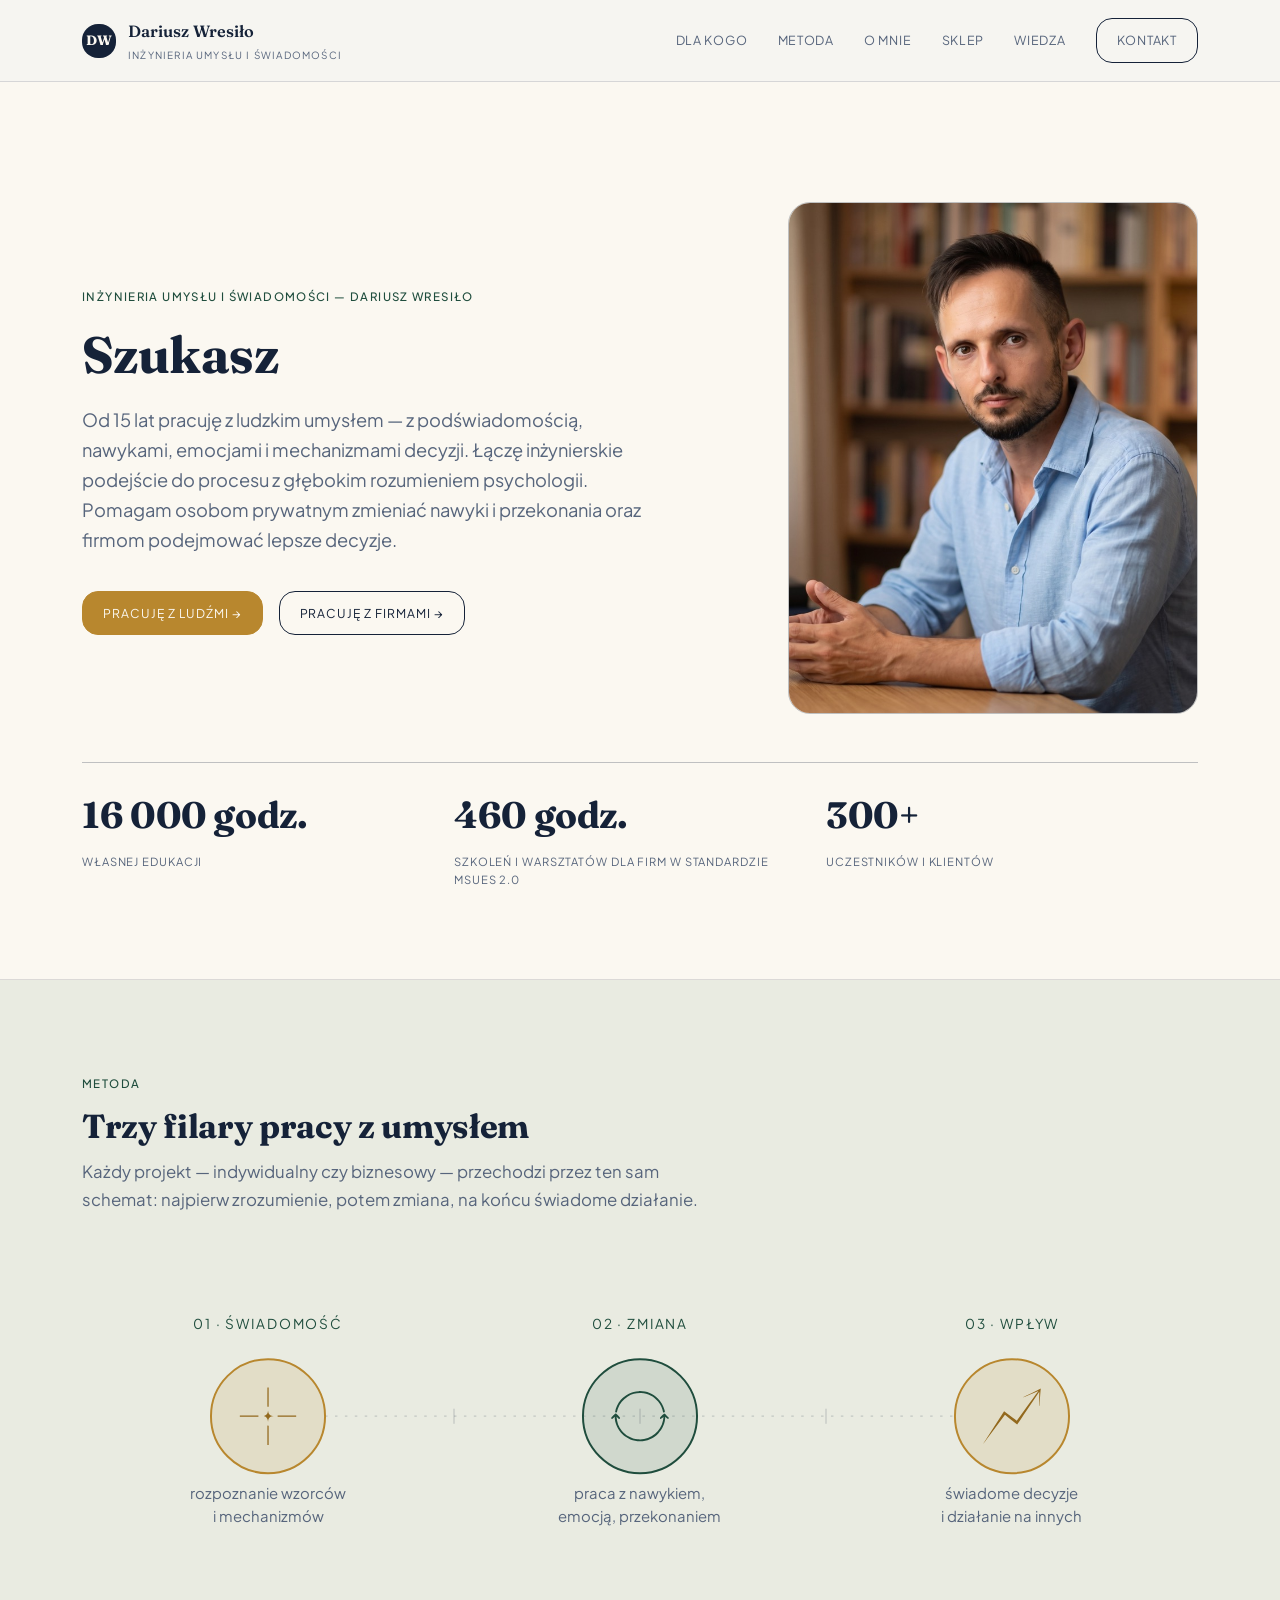
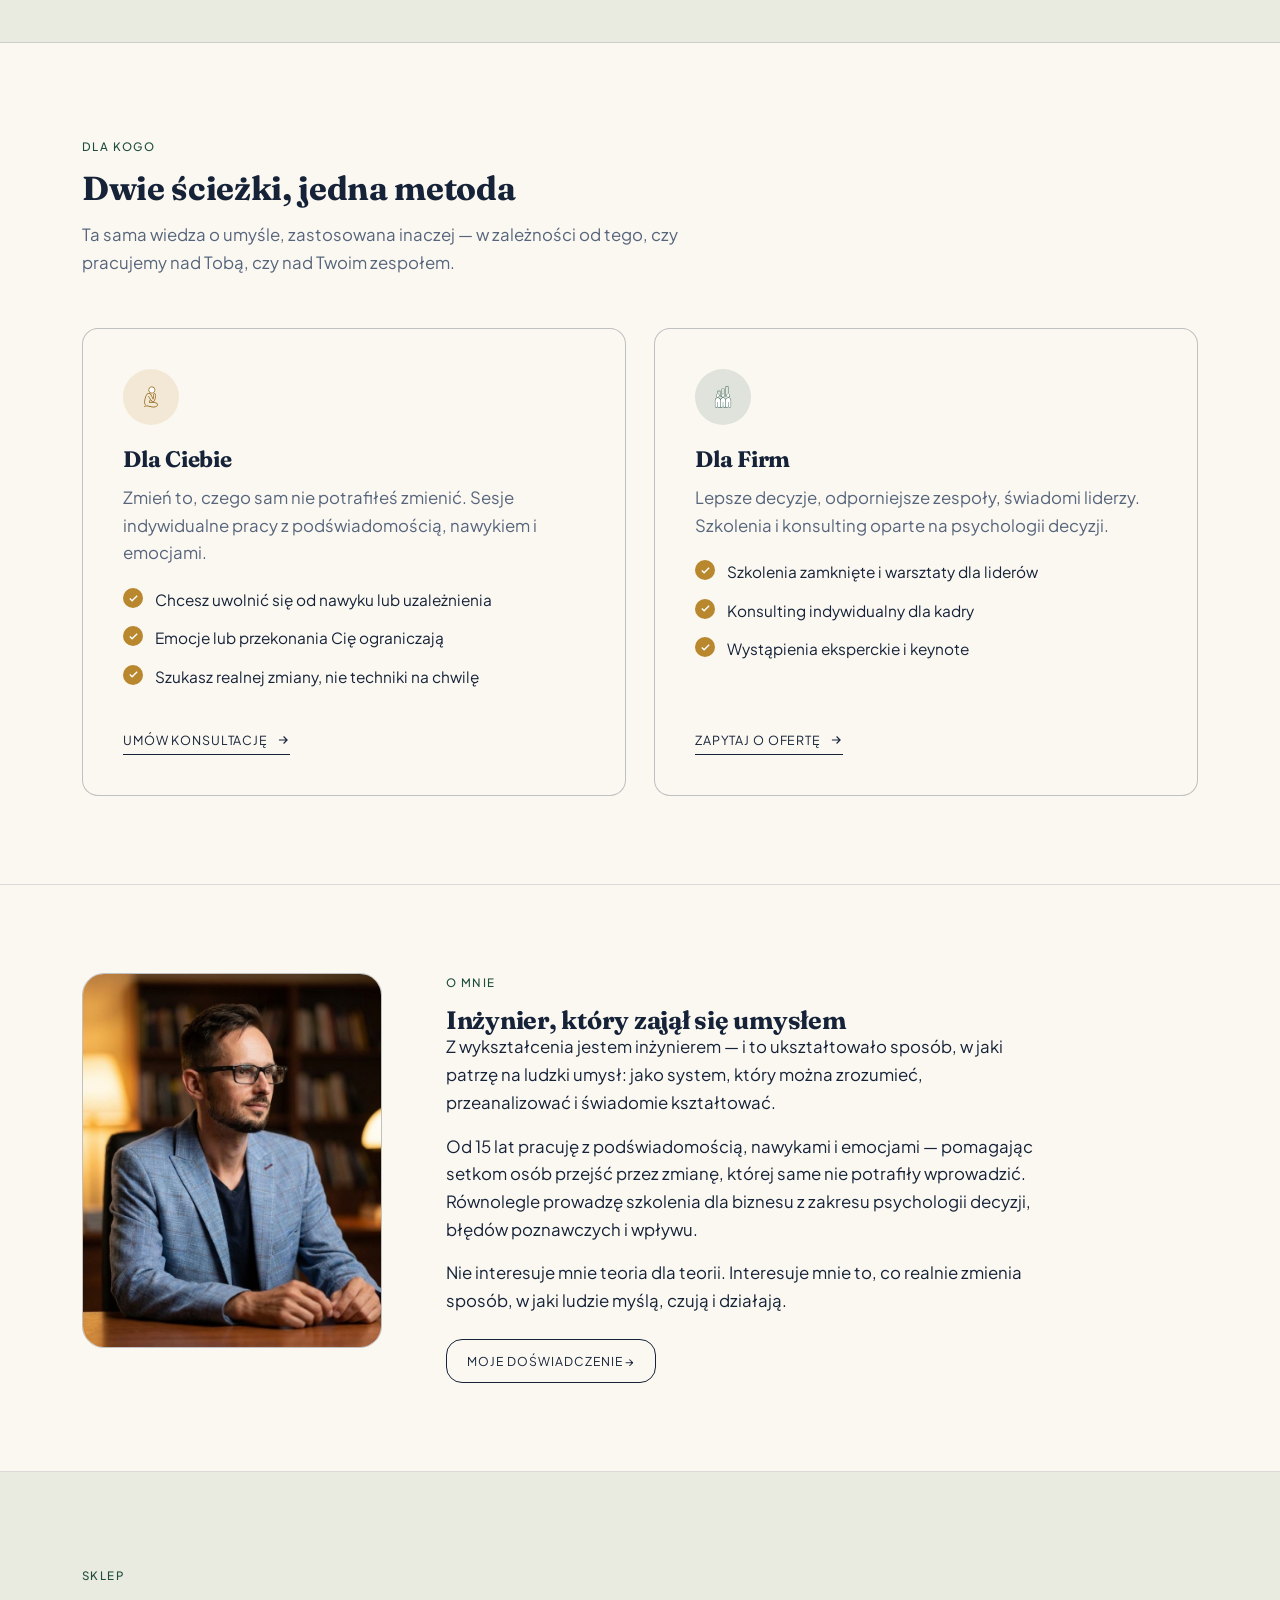
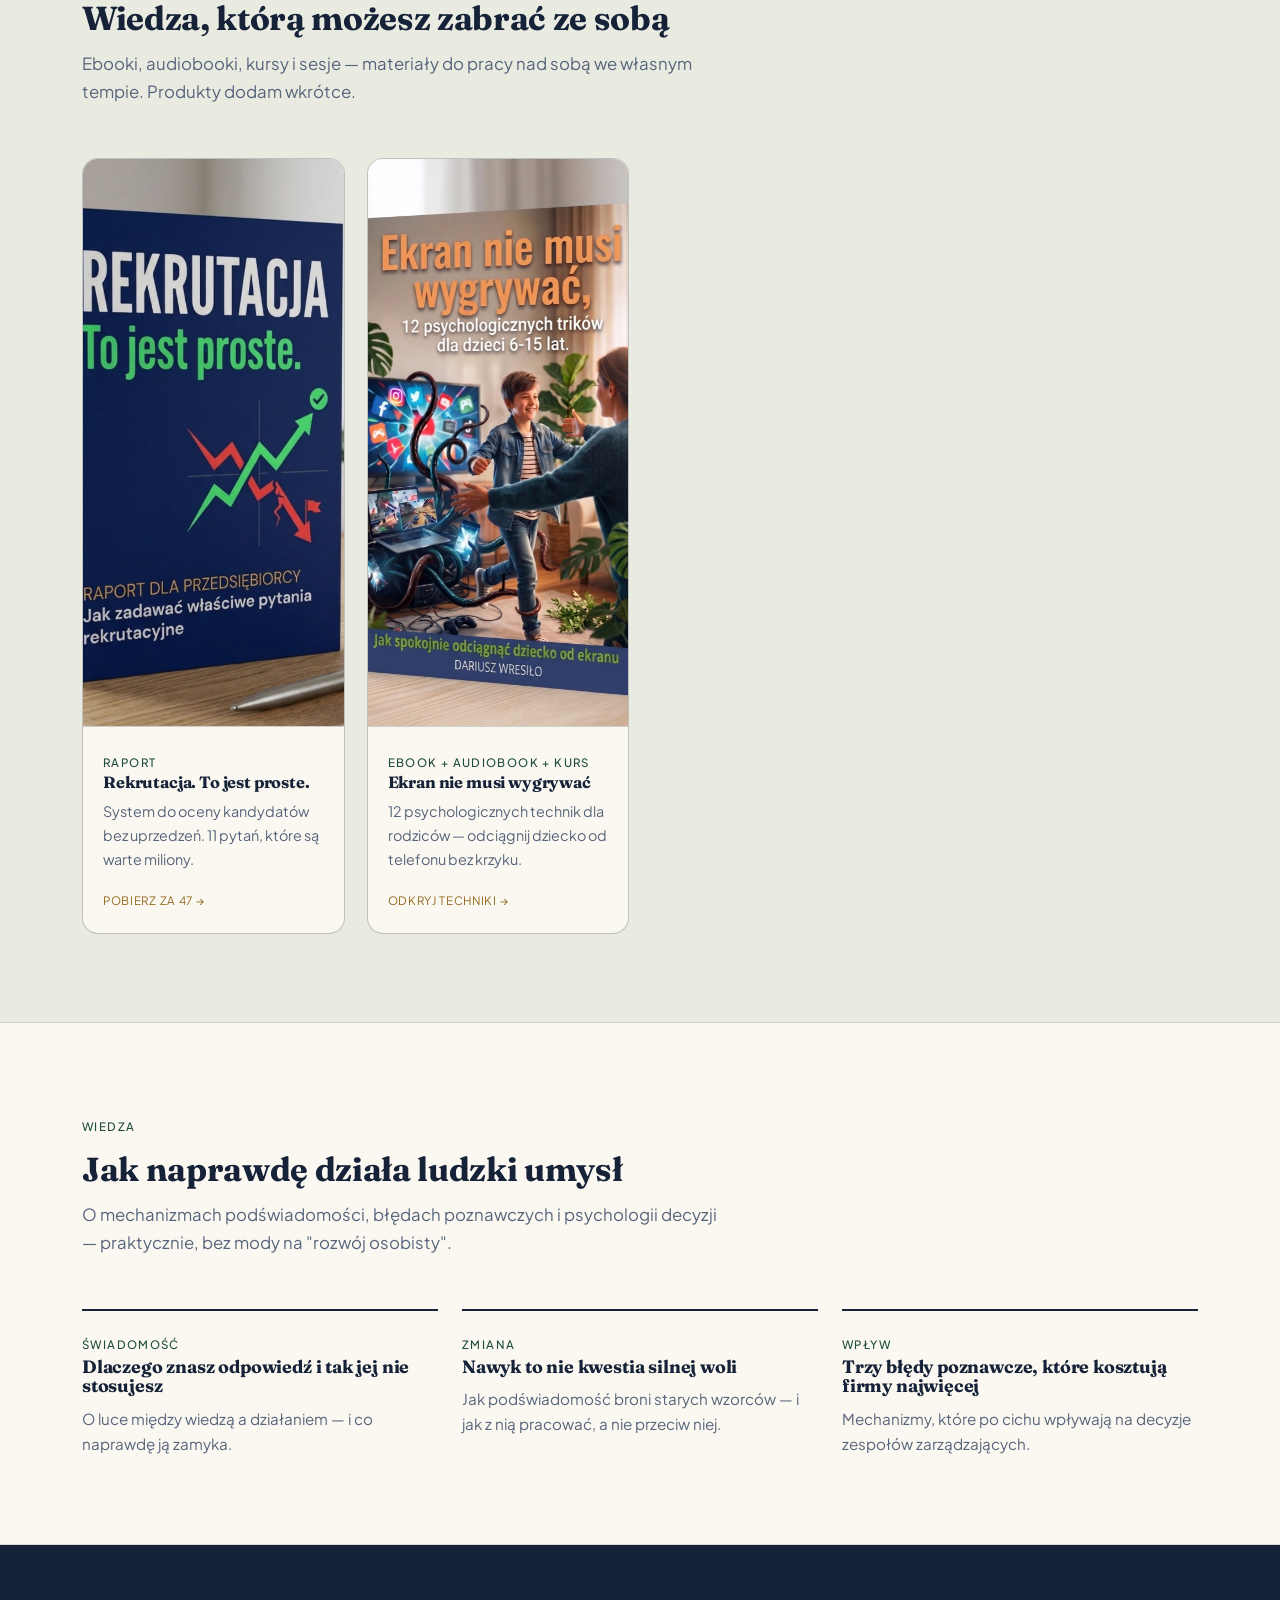
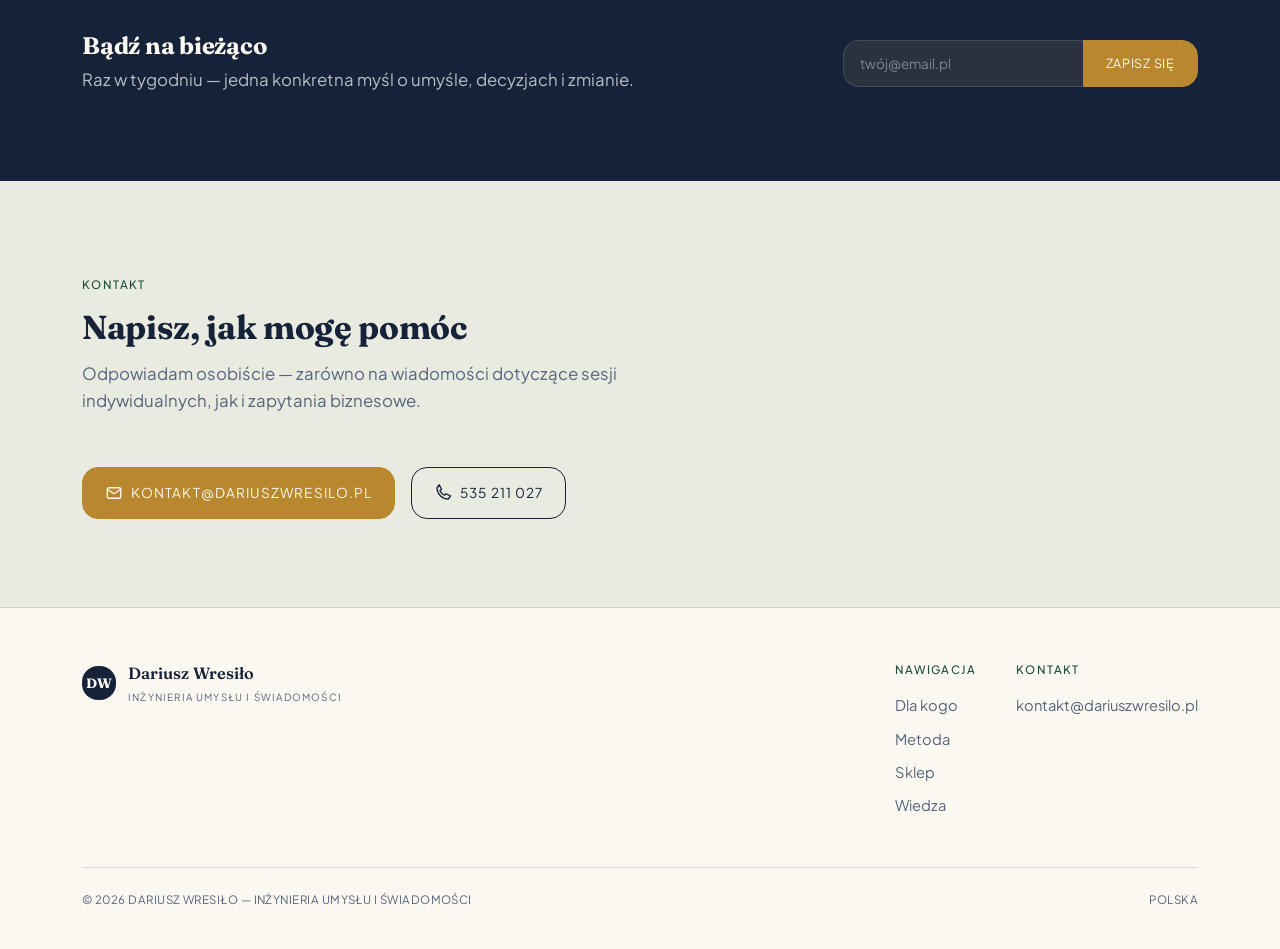
==== index.html @ 4f67a65a "Add ekran-cover.jpg image to shop section" ====
<!DOCTYPE html>
<html lang="pl">
<head>
<meta charset="UTF-8">
<meta name="viewport" content="width=device-width, initial-scale=1.0">
<title>Dariusz Wresiło — Inżynieria Umysłu i Świadomości | Szkolenia, konsultacje, sesje</title>
<meta name="description" content="Dariusz Wresiło — inżynieria umysłu i świadomości. Sesje indywidualne, szkolenia dla firm i konsulting oparte na psychologii decyzji, pracy z podświadomością i zmianą nawyków.">
<meta name="robots" content="index, follow">
<link rel="canonical" href="https://dariuszwresilo.pl/">
<meta property="og:type" content="website">
<meta property="og:title" content="Dariusz Wresiło — Inżynieria Umysłu i Świadomości">
<meta property="og:description" content="Sesje indywidualne, szkolenia dla firm i konsulting oparte na psychologii decyzji, pracy z podświadomością i zmianą nawyków.">
<meta property="og:image" content="https://dariuszwresilo.pl/images/about.jpg">
<meta property="og:locale" content="pl_PL">
<meta property="og:url" content="https://dariuszwresilo.pl/">
<meta name="twitter:card" content="summary_large_image">
<script type="application/ld+json">
{
  "@context": "https://schema.org",
  "@type": "ProfessionalService",
  "name": "Dariusz Wresiło — Inżynieria Umysłu i Świadomości",
  "url": "https://dariuszwresilo.pl/",
  "email": "kontakt@dariuszwresilo.pl",
  "areaServed": "PL",
  "description": "Sesje indywidualne, szkolenia dla firm i konsulting oparte na psychologii decyzji, pracy z podświadomością i zmianą nawyków."
}
</script>
<style>
@import url('https://fonts.googleapis.com/css2?family=Fraunces:opsz,wght@9..144,500;9..144,600;9..144,700&family=Plus+Jakarta+Sans:wght@400;500;600;700&display=swap');

:root{
  --paper:#FBF8F1;
  --paper-alt:#E9EBE1;
  --graphite:#152238;
  --graphite-soft:#57657C;
  --steel:#1F4D3D;
  --steel-soft:#5C8677;
  --brass:#B8872E;
  --brass-deep:#93691E;
  --line: rgba(21,34,56,0.14);
  --line-strong: rgba(21,34,56,0.26);
  --radius: 16px;
}

*{ box-sizing:border-box; margin:0; padding:0; }

html{ scroll-behavior:smooth; }

body{
  background:var(--paper);
  color:var(--graphite);
  font-family:'Plus Jakarta Sans', -apple-system, Segoe UI, sans-serif;
  font-size:1.05rem;
  line-height:1.65;
  -webkit-font-smoothing:antialiased;
}

h1,h2,h3, .display{
  font-family:'Fraunces', Georgia, serif;
  color:var(--graphite);
  letter-spacing:-0.01em;
  line-height:1.1;
}

.eyebrow{
  font-family:'Plus Jakarta Sans', sans-serif;
  font-weight:600;
  text-transform:uppercase;
  letter-spacing:0.12em;
  font-size:0.72rem;
  color:var(--steel);
  font-weight:500;
}

a{ color:inherit; text-decoration:none; }
:focus-visible{ outline:2px solid var(--brass); outline-offset:3px; }

.wrap{ max-width:1180px; margin:0 auto; padding:0 32px; }

/* ---------- NAV ---------- */
header.nav{
  position:sticky; top:0; z-index:50;
  background:rgba(246,245,241,0.92);
  backdrop-filter:blur(6px);
  border-bottom:1px solid var(--line);
}
.nav-inner{
  display:flex; align-items:center; justify-content:space-between;
  padding:18px 32px;
  max-width:1180px; margin:0 auto;
}
.brandmark{ display:flex; align-items:center; gap:12px; }
.mark{
  width:34px; height:34px; background:var(--graphite); color:var(--paper);
  display:flex; align-items:center; justify-content:center;
  font-family:'Fraunces'; font-weight:700; font-size:0.85rem;
  border-radius:var(--radius);
}
.brand-name{ font-family:'Fraunces'; font-weight:600; font-size:1.02rem; }
.brand-name span{ display:block; font-family:'Plus Jakarta Sans'; font-size:0.62rem; letter-spacing:0.12em; color:var(--graphite-soft); font-weight:400; text-transform:uppercase; margin-top:2px;}

nav.links{ display:flex; align-items:center; gap:30px; }
nav.links a{ font-family:'Plus Jakarta Sans'; font-size:0.78rem; text-transform:uppercase; letter-spacing:0.06em; color:var(--graphite-soft); transition:color .15s; }
nav.links a:hover{ color:var(--graphite); }
.btn{
  display:inline-flex; align-items:center; gap:8px;
  font-family:'Plus Jakarta Sans'; font-size:0.76rem; text-transform:uppercase; letter-spacing:0.08em;
  padding:11px 20px; border-radius:var(--radius); border:1px solid var(--graphite);
  transition:all .15s;
}
.btn-brass{ background:var(--brass); color:var(--paper); border-color:var(--brass); }
.btn-brass:hover{ background:var(--brass-deep); border-color:var(--brass-deep); }
.btn-outline{ background:transparent; color:var(--graphite); }
.btn-outline:hover{ background:var(--graphite); color:var(--paper); }

@media(max-width:860px){ nav.links{ display:none; } }

/* ---------- HERO ---------- */
.hero{
  position:relative; overflow:hidden;
  padding:120px 0 90px;
}
.hero-inner{ position:relative; z-index:2; }
.hero-grid{ display:grid; grid-template-columns:1.35fr 0.85fr; gap:56px; align-items:center; margin-bottom:48px; }
@media(max-width:860px){ .hero-grid{ grid-template-columns:1fr; gap:32px; } .hero-photo{ max-width:220px; } }
.hero h1{ font-size:clamp(2.1rem, 4vw, 3.5rem); margin:18px 0 22px; }
.rotator{ position:relative; display:inline-block; min-width:9ch; height:1.1em; vertical-align:top; overflow:hidden; }
.rotator span{ position:absolute; left:0; top:0; opacity:0; white-space:nowrap; animation:rotateWord 6s ease infinite; }
.rotator span:nth-child(1){ animation-delay:0s; }
.rotator span:nth-child(2){ animation-delay:2s; }
.rotator span:nth-child(3){ animation-delay:4s; }
@keyframes rotateWord{
  0%{ opacity:0; transform:translateY(10px); }
  6%{ opacity:1; transform:translateY(0); }
  28%{ opacity:1; transform:translateY(0); }
  34%{ opacity:0; transform:translateY(-10px); }
  100%{ opacity:0; }
}
@media (prefers-reduced-motion: reduce){
  .rotator span{ animation:none; opacity:0; position:static; }
  .rotator span:first-child{ opacity:1; }
}
.hero .lead{ font-size:1.14rem; color:var(--graphite-soft); max-width:560px; margin-bottom:36px; }
.hero-ctas{ display:flex; gap:16px; flex-wrap:wrap; }
.hero-img{ width:100%; height:auto; aspect-ratio:4/5; object-fit:cover; border-radius:calc(var(--radius) + 6px); border:1px solid var(--line-strong); display:block; }

.stat-bar{
  display:flex; gap:0; border-top:1px solid var(--line-strong); padding-top:22px; flex-wrap:wrap;
}
.stat{ flex:1; min-width:150px; padding-right:24px; }
.stat .num{ font-family:'Fraunces'; font-weight:700; font-size:2.3rem; color:var(--graphite); letter-spacing:-0.01em; }
.stat .lbl{ font-family:'Plus Jakarta Sans'; font-size:0.7rem; text-transform:uppercase; letter-spacing:0.08em; color:var(--graphite-soft); margin-top:6px; }
@media(max-width:600px){
  .stat-bar{ flex-direction:column; gap:18px; }
  .stat{ min-width:0; padding-right:0; padding-bottom:18px; border-bottom:1px solid var(--line); }
  .stat:last-child{ border-bottom:none; padding-bottom:0; }
}

/* ---------- SECTION SHELL ---------- */
section{ padding:88px 0; border-bottom:1px solid var(--line); }
section.alt{ background:var(--paper-alt); }
.section-head{ max-width:640px; margin-bottom:52px; }
.section-head h2{ font-size:clamp(1.6rem,2.6vw,2.2rem); margin-top:12px; }
.section-head p{ color:var(--graphite-soft); margin-top:14px; }

/* ---------- O MNIE ---------- */
.about-grid{ display:grid; grid-template-columns:300px 1fr; gap:64px; align-items:start; }
@media(max-width:780px){ .about-grid{ grid-template-columns:1fr; } }

.about-text p{ margin-bottom:16px; max-width:600px; }
.about-text .eyebrow{ margin-bottom:14px; display:block; }

/* ---------- MODEL (signature diagram) ---------- */
.model-diagram{ width:100%; height:auto; margin-top:20px; }
.node-label{ font-family:'Plus Jakarta Sans', sans-serif; }
.pillars-cap{ display:grid; grid-template-columns:repeat(3,1fr); gap:24px; margin-top:36px; }
.pillars-cap div p{ color:var(--graphite-soft); font-size:0.96rem; }
.pillars-cap h3{ font-size:1rem; margin-bottom:8px; font-family:'Fraunces'; }
@media(max-width:780px){ .pillars-cap{ grid-template-columns:1fr; gap:32px; } }

/* ---------- PATHS ---------- */
.paths-grid{ display:grid; grid-template-columns:1fr 1fr; gap:28px; }
@media(max-width:780px){ .paths-grid{ grid-template-columns:1fr; } }
.path-card{
  background:var(--paper); border:1px solid var(--line-strong); border-radius:var(--radius);
  padding:40px; display:flex; flex-direction:column; height:100%;
}
.icon-badge{ width:56px; height:56px; border-radius:50%; display:flex; align-items:center; justify-content:center; margin-bottom:22px; flex-shrink:0; }
.icon-badge svg, .icon-badge img{ width:26px; height:26px; }
.icon-badge.gold{ background:rgba(184,135,46,0.14); color:var(--brass-deep); }
.icon-badge.green{ background:rgba(31,77,61,0.12); color:var(--steel); }
.path-card h3{ font-size:1.4rem; margin-bottom:12px; }
.path-card p.desc{ color:var(--graphite-soft); margin-bottom:20px; }
.path-card ul{ list-style:none; margin-bottom:28px; flex-grow:1; }
.path-card li{ display:flex; gap:12px; align-items:flex-start; margin-bottom:13px; font-size:0.96rem; color:var(--graphite); }
.check-badge{ width:20px; height:20px; border-radius:50%; background:var(--brass); display:flex; align-items:center; justify-content:center; flex-shrink:0; margin-top:1px; }
.check-badge svg{ width:11px; height:11px; }
.path-cta{ display:inline-flex; align-items:center; gap:8px; font-family:'Plus Jakarta Sans'; font-size:0.78rem; text-transform:uppercase; letter-spacing:0.07em; color:var(--graphite); border-bottom:1px solid var(--graphite); width:fit-content; padding-bottom:3px; }
.path-cta svg{ width:14px; height:14px; transition:transform .15s; }
.path-card:hover .path-cta svg{ transform:translateX(3px); }

/* ---------- SHOP ---------- */
.shop-grid{ display:grid; grid-template-columns:repeat(4,1fr); gap:22px; }
@media(max-width:980px){ .shop-grid{ grid-template-columns:repeat(2,1fr); } }
@media(max-width:520px){ .shop-grid{ grid-template-columns:1fr; } }
.shop-grid-3{ grid-template-columns:repeat(3,1fr); }
@media(max-width:780px){ .shop-grid-3{ grid-template-columns:1fr; } }
.product-card{ border:1px solid var(--line-strong); border-radius:var(--radius); overflow:hidden; background:var(--paper); }
.product-cover{
  aspect-ratio:3/4; background:var(--paper-alt);
  display:flex; align-items:center; justify-content:center;
  border-bottom:1px solid var(--line);
}
.product-cover .icon-badge{ width:72px; height:72px; margin-bottom:0; }
.product-cover .icon-badge svg, .product-cover .icon-badge img{ width:32px; height:32px; }
.product-body{ padding:20px; }
.product-body .eyebrow{ margin-bottom:8px; }
.product-body h3{ font-size:1.02rem; margin-bottom:8px; }
.product-body p{ font-size:0.9rem; color:var(--graphite-soft); margin-bottom:14px; }
.product-link{ font-family:'Plus Jakarta Sans'; font-size:0.72rem; text-transform:uppercase; letter-spacing:0.06em; color:var(--brass-deep); }

/* ---------- BLOG ---------- */
.blog-grid{ display:grid; grid-template-columns:repeat(3,1fr); gap:24px; }
@media(max-width:860px){ .blog-grid{ grid-template-columns:1fr; } }
.article-card{ border-top:2px solid var(--graphite); padding-top:18px; }
.article-card .eyebrow{ margin-bottom:10px; }
.article-card h3{ font-size:1.12rem; margin-bottom:10px; }
.article-card p{ color:var(--graphite-soft); font-size:0.95rem; }

/* ---------- NEWSLETTER ---------- */
.newsletter{ background:var(--graphite); color:var(--paper); }
.newsletter .wrap{ display:flex; align-items:center; justify-content:space-between; gap:40px; flex-wrap:wrap; }
.newsletter h2{ color:var(--paper); font-size:1.5rem; margin-bottom:6px; }
.newsletter p{ color:#B7BEC7; }
.newsletter form{ display:flex; gap:0; flex-shrink:0; }
.newsletter input{
  font-family:'Plus Jakarta Sans'; font-size:0.85rem; padding:14px 16px; width:240px;
  background:#2A323F; border:1px solid #414B59; border-right:none; color:var(--paper); border-radius:var(--radius) 0 0 var(--radius);
}
.newsletter input::placeholder{ color:#7C8794; }
.newsletter button{
  font-family:'Plus Jakarta Sans'; font-size:0.78rem; text-transform:uppercase; letter-spacing:0.06em;
  background:var(--brass); color:var(--paper); border:1px solid var(--brass); padding:0 22px;
  border-radius:0 var(--radius) var(--radius) 0; cursor:pointer;
}
@media(max-width:600px){
  .newsletter form{ flex-shrink:1; width:100%; }
  .newsletter input{ width:auto; flex:1; min-width:0; }
  .newsletter button{ flex-shrink:0; padding:0 14px; }
}

/* ---------- CONTACT DIRECT ---------- */
.contact-direct{ display:flex; gap:16px; flex-wrap:wrap; }
.contact-direct .btn{ font-size:0.85rem; padding:14px 22px; }

/* ---------- FOOTER ---------- */
footer{ padding:52px 0 40px; }
.footer-top{ display:flex; justify-content:space-between; align-items:flex-start; flex-wrap:wrap; gap:32px; margin-bottom:40px; }
.footer-links{ display:flex; gap:40px; flex-wrap:wrap; }
.footer-col .eyebrow{ margin-bottom:14px; display:block; }
.footer-col a{ display:block; font-size:0.92rem; color:var(--graphite-soft); margin-bottom:9px; }
.footer-col a:hover{ color:var(--graphite); }
.footer-bottom{ border-top:1px solid var(--line); padding-top:22px; display:flex; justify-content:space-between; flex-wrap:wrap; gap:10px; font-family:'Plus Jakarta Sans'; font-size:0.72rem; color:var(--graphite-soft); text-transform:uppercase; letter-spacing:0.04em; }

.reveal{ opacity:0; transform:translateY(16px); transition:opacity .6s ease, transform .6s ease; }
.reveal.in{ opacity:1; transform:translateY(0); }

@keyframes fadeUp{ from{ opacity:0; transform:translateY(14px); } to{ opacity:1; transform:translateY(0); } }
.hero-text .eyebrow{ animation:fadeUp .7s ease both; }
.hero-text h1{ animation:fadeUp .7s ease .1s both; }
.hero-text .lead{ animation:fadeUp .7s ease .2s both; }
.hero-ctas{ animation:fadeUp .7s ease .3s both; }
.hero-photo{ animation:fadeUp .9s ease .15s both; }

@media (prefers-reduced-motion: reduce){
  .reveal{ opacity:1; transform:none; transition:none; }
  .hero-text .eyebrow, .hero-text h1, .hero-text .lead, .hero-ctas, .hero-photo{ animation:none; }
}
</style>
</head>
<body>

<header class="nav">
  <div class="nav-inner">
    <div class="brandmark">
      <div class="mark">DW</div>
      <div class="brand-name">Dariusz Wresiło<span>Inżynieria Umysłu i Świadomości</span></div>
    </div>
    <nav class="links">
      <a href="#sciezki">Dla kogo</a>
      <a href="#model">Metoda</a>
      <a href="#o-mnie">O mnie</a>
      <a href="#sklep">Sklep</a>
      <a href="#wiedza">Wiedza</a>
      <a href="#kontakt" class="btn btn-outline">Kontakt</a>
    </nav>
  </div>
</header>

<section class="hero">
  <div class="wrap hero-inner">
    <div class="hero-grid">
      <div class="hero-text">
        <span class="eyebrow">Inżynieria Umysłu i Świadomości — Dariusz Wresiło</span>
        <h1>Szukasz <span class="rotator"><span>ulgi?</span><span>sprawczości?</span><span>efektu?</span></span></h1>
        <p class="lead">Od 15 lat pracuję z ludzkim umysłem — z podświadomością, nawykami, emocjami i mechanizmami decyzji. Łączę inżynierskie podejście do procesu z głębokim rozumieniem psychologii. Pomagam osobom prywatnym zmieniać nawyki i przekonania oraz firmom podejmować lepsze decyzje.</p>
        <div class="hero-ctas">
          <a href="#sciezki" class="btn btn-brass">Pracuję z ludźmi →</a>
          <a href="#sciezki" class="btn btn-outline">Pracuję z firmami →</a>
        </div>
      </div>
      <div class="hero-photo">
        <img src="images/hero.jpg" alt="Dariusz Wresiło — inżynieria umysłu i świadomości" class="hero-img" width="900" height="900" loading="eager" fetchpriority="high">
      </div>
    </div>
    <div class="stat-bar">
      <div class="stat"><div class="num"><span class="counter" data-target="16000">0</span> godz.</div><div class="lbl">własnej edukacji</div></div>
      <div class="stat"><div class="num"><span class="counter" data-target="460">0</span> godz.</div><div class="lbl">szkoleń i warsztatów dla firm w standardzie MSUES 2.0</div></div>
      <div class="stat"><div class="num"><span class="counter" data-target="300">0</span>+</div><div class="lbl">uczestników i klientów</div></div>
    </div>
  </div>
</section>

<section id="model" class="alt">
  <div class="wrap reveal">
    <div class="section-head">
      <span class="eyebrow">Metoda</span>
      <h2>Trzy filary pracy z umysłem</h2>
      <p>Każdy projekt — indywidualny czy biznesowy — przechodzi przez ten sam schemat: najpierw zrozumienie, potem zmiana, na końcu świadome działanie.</p>
    </div>

    <svg class="model-diagram" viewBox="0 0 900 210" xmlns="http://www.w3.org/2000/svg">
      <line x1="196" y1="105" x2="704" y2="105" stroke="#152238" stroke-width="1" stroke-opacity="0.18" stroke-dasharray="2 6"/>
      <g stroke="#152238" stroke-opacity="0.18">
        <line x1="300" y1="99" x2="300" y2="111"/>
        <line x1="450" y1="99" x2="450" y2="111"/>
        <line x1="600" y1="99" x2="600" y2="111"/>
      </g>
      <!-- node 1 : świadomość (gold) -->
      <g>
        <circle cx="150" cy="105" r="46" fill="rgba(184,135,46,0.14)" stroke="#B8872E" stroke-width="1.6"/>
        <image href="images/icons/awareness.svg" x="121" y="76" width="58" height="58"/>
        <text x="150" y="35" text-anchor="middle" class="node-label" font-size="11" letter-spacing="1.5" fill="#1F4D3D">01 · ŚWIADOMOŚĆ</text>
        <text x="150" y="172" text-anchor="middle" class="node-label" font-size="12" fill="#57657C">rozpoznanie wzorców</text>
        <text x="150" y="190" text-anchor="middle" class="node-label" font-size="12" fill="#57657C">i mechanizmów</text>
      </g>
      <!-- node 2 : zmiana (zieleń) -->
      <g>
        <circle cx="450" cy="105" r="46" fill="rgba(31,77,61,0.12)" stroke="#1F4D3D" stroke-width="1.6"/>
        <image href="images/icons/change.svg" x="421" y="76" width="58" height="58"/>
        <text x="450" y="35" text-anchor="middle" class="node-label" font-size="11" letter-spacing="1.5" fill="#1F4D3D">02 · ZMIANA</text>
        <text x="450" y="172" text-anchor="middle" class="node-label" font-size="12" fill="#57657C">praca z nawykiem,</text>
        <text x="450" y="190" text-anchor="middle" class="node-label" font-size="12" fill="#57657C">emocją, przekonaniem</text>
      </g>
      <!-- node 3 : wpływ (gold) -->
      <g>
        <circle cx="750" cy="105" r="46" fill="rgba(184,135,46,0.14)" stroke="#B8872E" stroke-width="1.6"/>
        <image href="images/icons/impact.svg" x="721" y="76" width="58" height="58"/>
        <text x="750" y="35" text-anchor="middle" class="node-label" font-size="11" letter-spacing="1.5" fill="#1F4D3D">03 · WPŁYW</text>
        <text x="750" y="172" text-anchor="middle" class="node-label" font-size="12" fill="#57657C">świadome decyzje</text>
        <text x="750" y="190" text-anchor="middle" class="node-label" font-size="12" fill="#57657C">i działanie na innych</text>
      </g>
    </svg>
  </div>
</section>

<section id="sciezki">
  <div class="wrap reveal">
    <div class="section-head">
      <span class="eyebrow">Dla kogo</span>
      <h2>Dwie ścieżki, jedna metoda</h2>
      <p>Ta sama wiedza o umyśle, zastosowana inaczej — w zależności od tego, czy pracujemy nad Tobą, czy nad Twoim zespołem.</p>
    </div>
    <div class="paths-grid">

      <div class="path-card">
        <div class="icon-badge gold"><img src="images/icons/individual.svg" alt="" width="26" height="26"></div>
        <h3>Dla Ciebie</h3>
        <p class="desc">Zmień to, czego sam nie potrafiłeś zmienić. Sesje indywidualne pracy z podświadomością, nawykiem i emocjami.</p>
        <ul>
          <li><span class="check-badge"><svg viewBox="0 0 24 24" fill="none" stroke="white" stroke-width="3"><path d="M4 12l5 5L20 6"/></svg></span>Chcesz uwolnić się od nawyku lub uzależnienia</li>
          <li><span class="check-badge"><svg viewBox="0 0 24 24" fill="none" stroke="white" stroke-width="3"><path d="M4 12l5 5L20 6"/></svg></span>Emocje lub przekonania Cię ograniczają</li>
          <li><span class="check-badge"><svg viewBox="0 0 24 24" fill="none" stroke="white" stroke-width="3"><path d="M4 12l5 5L20 6"/></svg></span>Szukasz realnej zmiany, nie techniki na chwilę</li>
        </ul>
        <a href="#kontakt" class="path-cta">Umów konsultację <svg viewBox="0 0 24 24" fill="none" stroke="currentColor" stroke-width="2"><path d="M5 12h14M13 6l6 6-6 6"/></svg></a>
      </div>

      <div class="path-card">
        <div class="icon-badge green"><img src="images/icons/business.svg" alt="" width="26" height="26"></div>
        <h3>Dla Firm</h3>
        <p class="desc">Lepsze decyzje, odporniejsze zespoły, świadomi liderzy. Szkolenia i konsulting oparte na psychologii decyzji.</p>
        <ul>
          <li><span class="check-badge"><svg viewBox="0 0 24 24" fill="none" stroke="white" stroke-width="3"><path d="M4 12l5 5L20 6"/></svg></span>Szkolenia zamknięte i warsztaty dla liderów</li>
          <li><span class="check-badge"><svg viewBox="0 0 24 24" fill="none" stroke="white" stroke-width="3"><path d="M4 12l5 5L20 6"/></svg></span>Konsulting indywidualny dla kadry</li>
          <li><span class="check-badge"><svg viewBox="0 0 24 24" fill="none" stroke="white" stroke-width="3"><path d="M4 12l5 5L20 6"/></svg></span>Wystąpienia eksperckie i keynote</li>
        </ul>
        <a href="#kontakt" class="path-cta">Zapytaj o ofertę <svg viewBox="0 0 24 24" fill="none" stroke="currentColor" stroke-width="2"><path d="M5 12h14M13 6l6 6-6 6"/></svg></a>
      </div>

    </div>
  </div>
</section>

<section id="o-mnie">
  <div class="wrap about-grid reveal">
    <img src="images/about.jpg" alt="Dariusz Wresiło przy biurku" class="hero-img" width="900" height="900" loading="lazy">

    <div class="about-text">
      <span class="eyebrow">O mnie</span>
      <h2>Inżynier, który zajął się umysłem</h2>
      <p>Z wykształcenia jestem inżynierem — i to ukształtowało sposób, w jaki patrzę na ludzki umysł: jako system, który można zrozumieć, przeanalizować i świadomie kształtować.</p>
      <p>Od 15 lat pracuję z podświadomością, nawykami i emocjami — pomagając setkom osób przejść przez zmianę, której same nie potrafiły wprowadzić. Równolegle prowadzę szkolenia dla biznesu z zakresu psychologii decyzji, błędów poznawczych i wpływu.</p>
      <p>Nie interesuje mnie teoria dla teorii. Interesuje mnie to, co realnie zmienia sposób, w jaki ludzie myślą, czują i działają.</p>
      <a href="#doswiadczenie" class="btn btn-outline" style="margin-top:8px;">Moje doświadczenie →</a>
    </div>
  </div>
</section>

<section id="sklep" class="alt">
  <div class="wrap reveal">
    <div class="section-head">
      <span class="eyebrow">Sklep</span>
      <h2>Wiedza, którą możesz zabrać ze sobą</h2>
      <p>Ebooki, audiobooki, kursy i sesje — materiały do pracy nad sobą we własnym tempie. Produkty dodam wkrótce.</p>
    </div>
    <div class="shop-grid shop-grid-2">

      <div class="product-card">
        <div class="product-cover"><img src="rekrutacja/assets/img/raport-cover.jpg" alt="Okładka Raportu Rekrutacja. To jest proste." width="400" height="567"></div>
        <div class="product-body">
          <span class="eyebrow">Raport</span>
          <h3>Rekrutacja. To jest proste.</h3>
          <p>System do oceny kandydatów bez uprzedzeń. 11 pytań, które są warte miliony.</p>
          <a href="rekrutacja/" class="product-link">Pobierz za 47 →</a>
        </div>
      </div>

      <div class="product-card">
        <div class="product-cover"><img src="images/ekran-cover.jpg" alt="Okładka Ebook Ekran nie musi wygrywać" width="400" height="567"></div>
        <div class="product-body">
          <span class="eyebrow">Ebook + Audiobook + Kurs</span>
          <h3>Ekran nie musi wygrywać</h3>
          <p>12 psychologicznych technik dla rodziców — odciągnij dziecko od telefonu bez krzyku.</p>
          <a href="ekrany/" class="product-link">Odkryj techniki →</a>
        </div>
      </div>

    </div>
  </div>
</section>

<section id="wiedza">
  <div class="wrap reveal">
    <div class="section-head">
      <span class="eyebrow">Wiedza</span>
      <h2>Jak naprawdę działa ludzki umysł</h2>
      <p>O mechanizmach podświadomości, błędach poznawczych i psychologii decyzji — praktycznie, bez mody na "rozwój osobisty".</p>
    </div>
    <div class="blog-grid">
      <div class="article-card">
        <span class="eyebrow">Świadomość</span>
        <h3>Dlaczego znasz odpowiedź i tak jej nie stosujesz</h3>
        <p>O luce między wiedzą a działaniem — i co naprawdę ją zamyka.</p>
      </div>
      <div class="article-card">
        <span class="eyebrow">Zmiana</span>
        <h3>Nawyk to nie kwestia silnej woli</h3>
        <p>Jak podświadomość broni starych wzorców — i jak z nią pracować, a nie przeciw niej.</p>
      </div>
      <div class="article-card">
        <span class="eyebrow">Wpływ</span>
        <h3>Trzy błędy poznawcze, które kosztują firmy najwięcej</h3>
        <p>Mechanizmy, które po cichu wpływają na decyzje zespołów zarządzających.</p>
      </div>
    </div>
  </div>
</section>

<section class="newsletter" style="border-bottom:none;">
  <div class="wrap">
    <div>
      <h2>Bądź na bieżąco</h2>
      <p>Raz w tygodniu — jedna konkretna myśl o umyśle, decyzjach i zmianie.</p>
    </div>
    <form onsubmit="return false;">
      <input type="email" placeholder="twój@email.pl" required>
      <button type="submit">Zapisz się</button>
    </form>
  </div>
</section>

<section id="kontakt" class="alt">
  <div class="wrap reveal">
    <div class="section-head">
      <span class="eyebrow">Kontakt</span>
      <h2>Napisz, jak mogę pomóc</h2>
      <p>Odpowiadam osobiście — zarówno na wiadomości dotyczące sesji indywidualnych, jak i zapytania biznesowe.</p>
    </div>
    <div class="contact-direct">
      <a href="mailto:kontakt@dariuszwresilo.pl" class="btn btn-brass">
        <svg viewBox="0 0 24 24" fill="none" stroke="currentColor" stroke-width="1.8" width="18" height="18"><rect x="3" y="5" width="18" height="14" rx="2"/><path d="M3 7l9 6 9-6"/></svg>
        kontakt@dariuszwresilo.pl
      </a>
      <a href="tel:+48535211027" class="btn btn-outline">
        <svg viewBox="0 0 24 24" fill="none" stroke="currentColor" stroke-width="1.8" width="18" height="18"><path d="M4 5c0 8.3 6.7 15 15 15l3-4-6-3-2 2c-2.5-1.2-4.8-3.5-6-6l2-2-3-6z"/></svg>
        535 211 027
      </a>
    </div>
  </div>
</section>

<footer>
  <div class="wrap">
    <div class="footer-top">
      <div class="brandmark">
        <div class="mark">DW</div>
        <div class="brand-name">Dariusz Wresiło<span>Inżynieria Umysłu i Świadomości</span></div>
      </div>
      <div class="footer-links">
        <div class="footer-col">
          <span class="eyebrow">Nawigacja</span>
          <a href="#sciezki">Dla kogo</a>
          <a href="#model">Metoda</a>
          <a href="#sklep">Sklep</a>
          <a href="#wiedza">Wiedza</a>
        </div>
        <div class="footer-col">
          <span class="eyebrow">Kontakt</span>
          <a href="mailto:kontakt@dariuszwresilo.pl">kontakt@dariuszwresilo.pl</a>
        </div>
      </div>
    </div>
    <div class="footer-bottom">
      <span>© 2026 Dariusz Wresiło — Inżynieria Umysłu i Świadomości</span>
      <span>Polska</span>
    </div>
  </div>
</footer>

<script>
const els = document.querySelectorAll('.reveal');
const io = new IntersectionObserver((entries)=>{
  entries.forEach(e=>{ if(e.isIntersecting){ e.target.classList.add('in'); io.unobserve(e.target);} });
},{threshold:0.15});
els.forEach(el=>io.observe(el));

const reduceMotion = window.matchMedia('(prefers-reduced-motion: reduce)').matches;
const formatNumber = n => n.toString().replace(/\B(?=(\d{3})+(?!\d))/g, ' ');

function animateCounter(el){
  const target = parseInt(el.dataset.target, 10);
  if(reduceMotion){ el.textContent = formatNumber(target); return; }
  const duration = 1400;
  const start = performance.now();
  function tick(now){
    const progress = Math.min((now - start) / duration, 1);
    const eased = 1 - Math.pow(1 - progress, 3);
    el.textContent = formatNumber(Math.floor(eased * target));
    if(progress < 1) requestAnimationFrame(tick);
    else el.textContent = formatNumber(target);
  }
  requestAnimationFrame(tick);
}

const counters = document.querySelectorAll('.counter');
const counterIO = new IntersectionObserver((entries)=>{
  entries.forEach(e=>{ if(e.isIntersecting){ animateCounter(e.target); counterIO.unobserve(e.target); } });
},{threshold:0.4});
counters.forEach(c=>counterIO.observe(c));
</script>

</body>
</html>
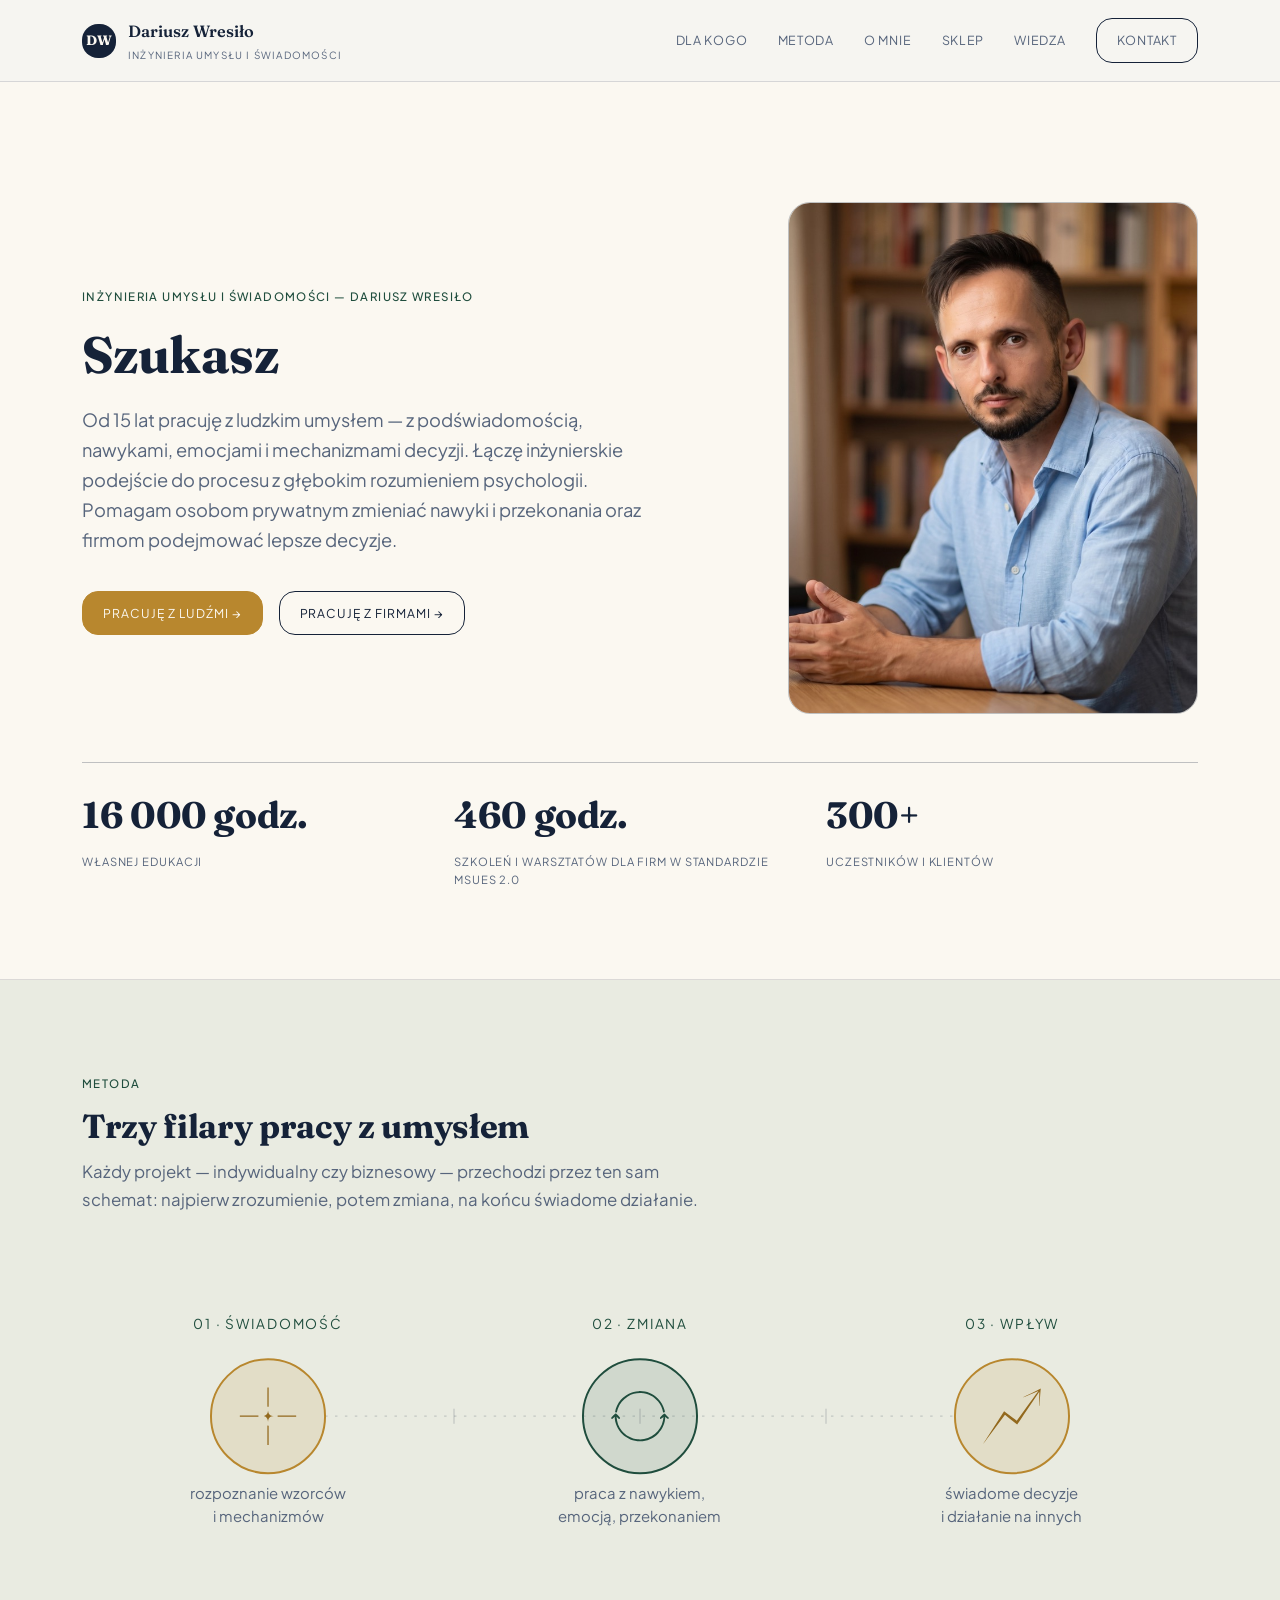
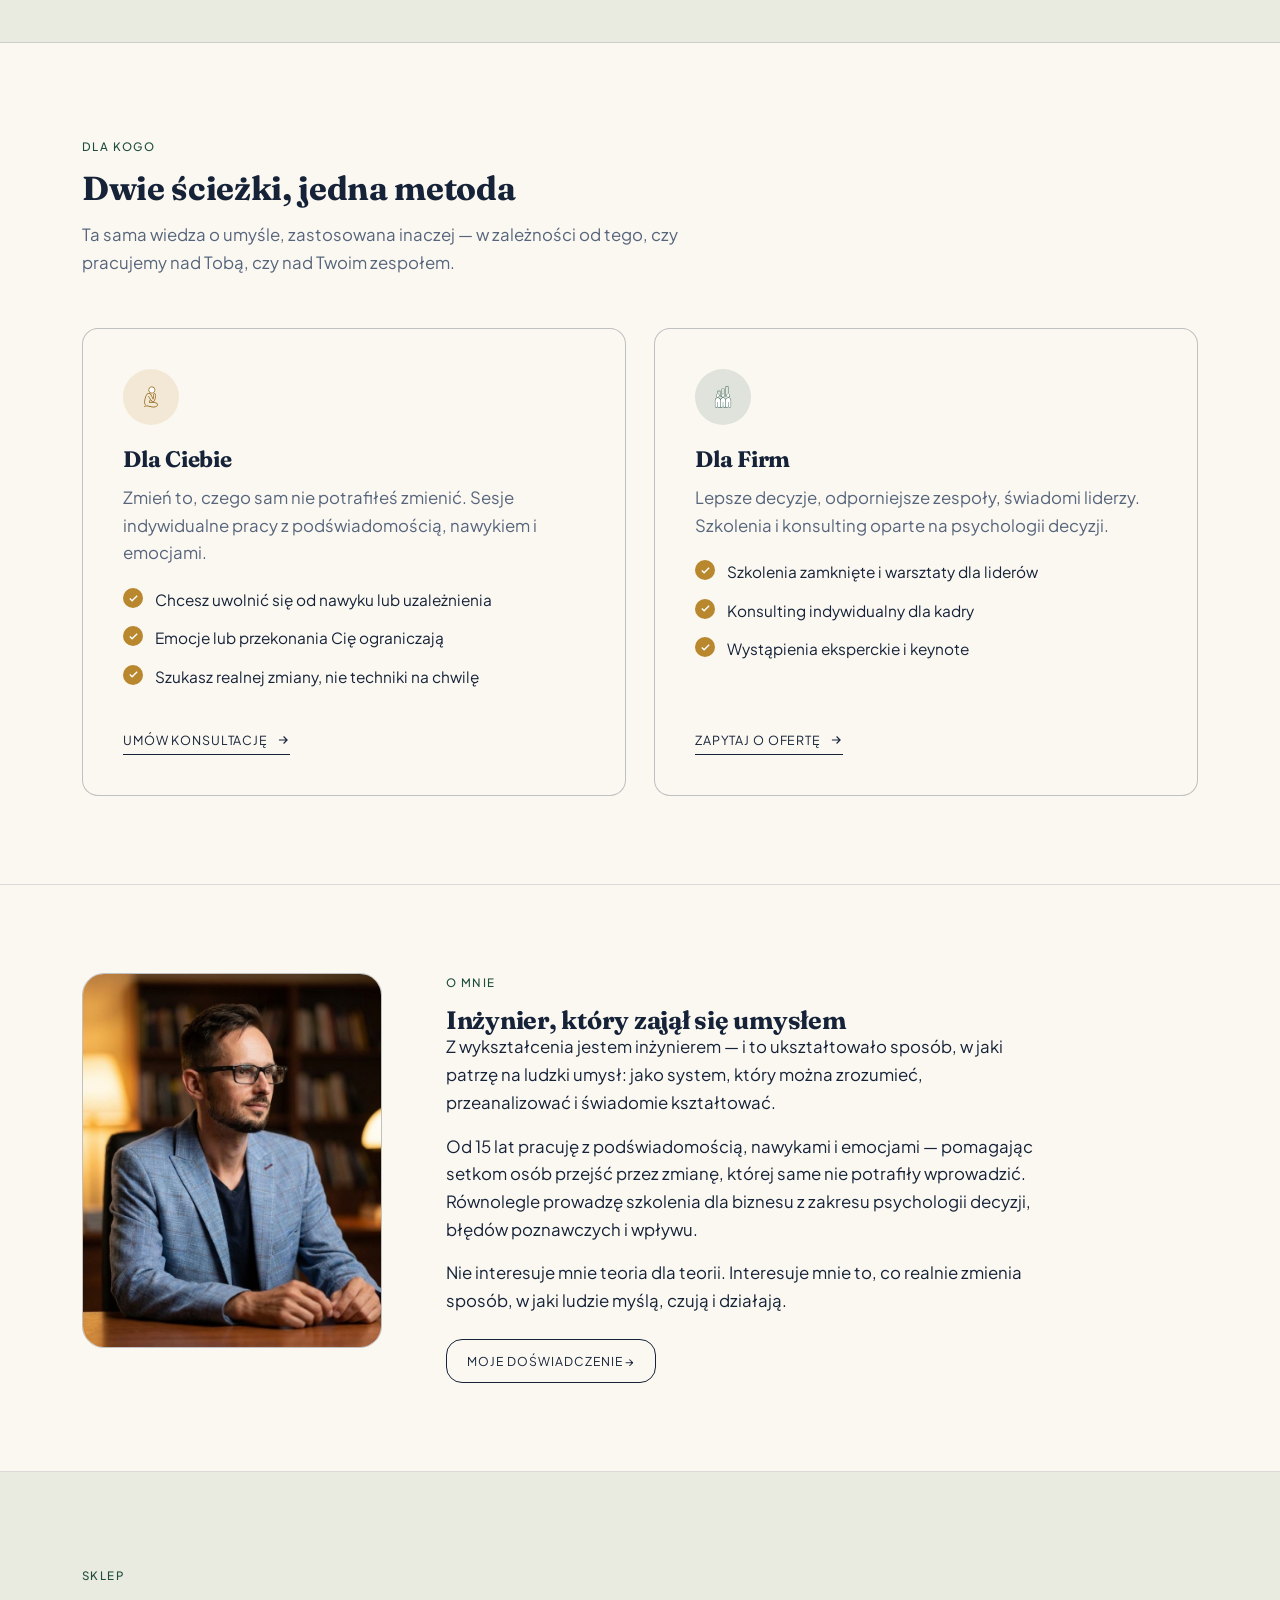
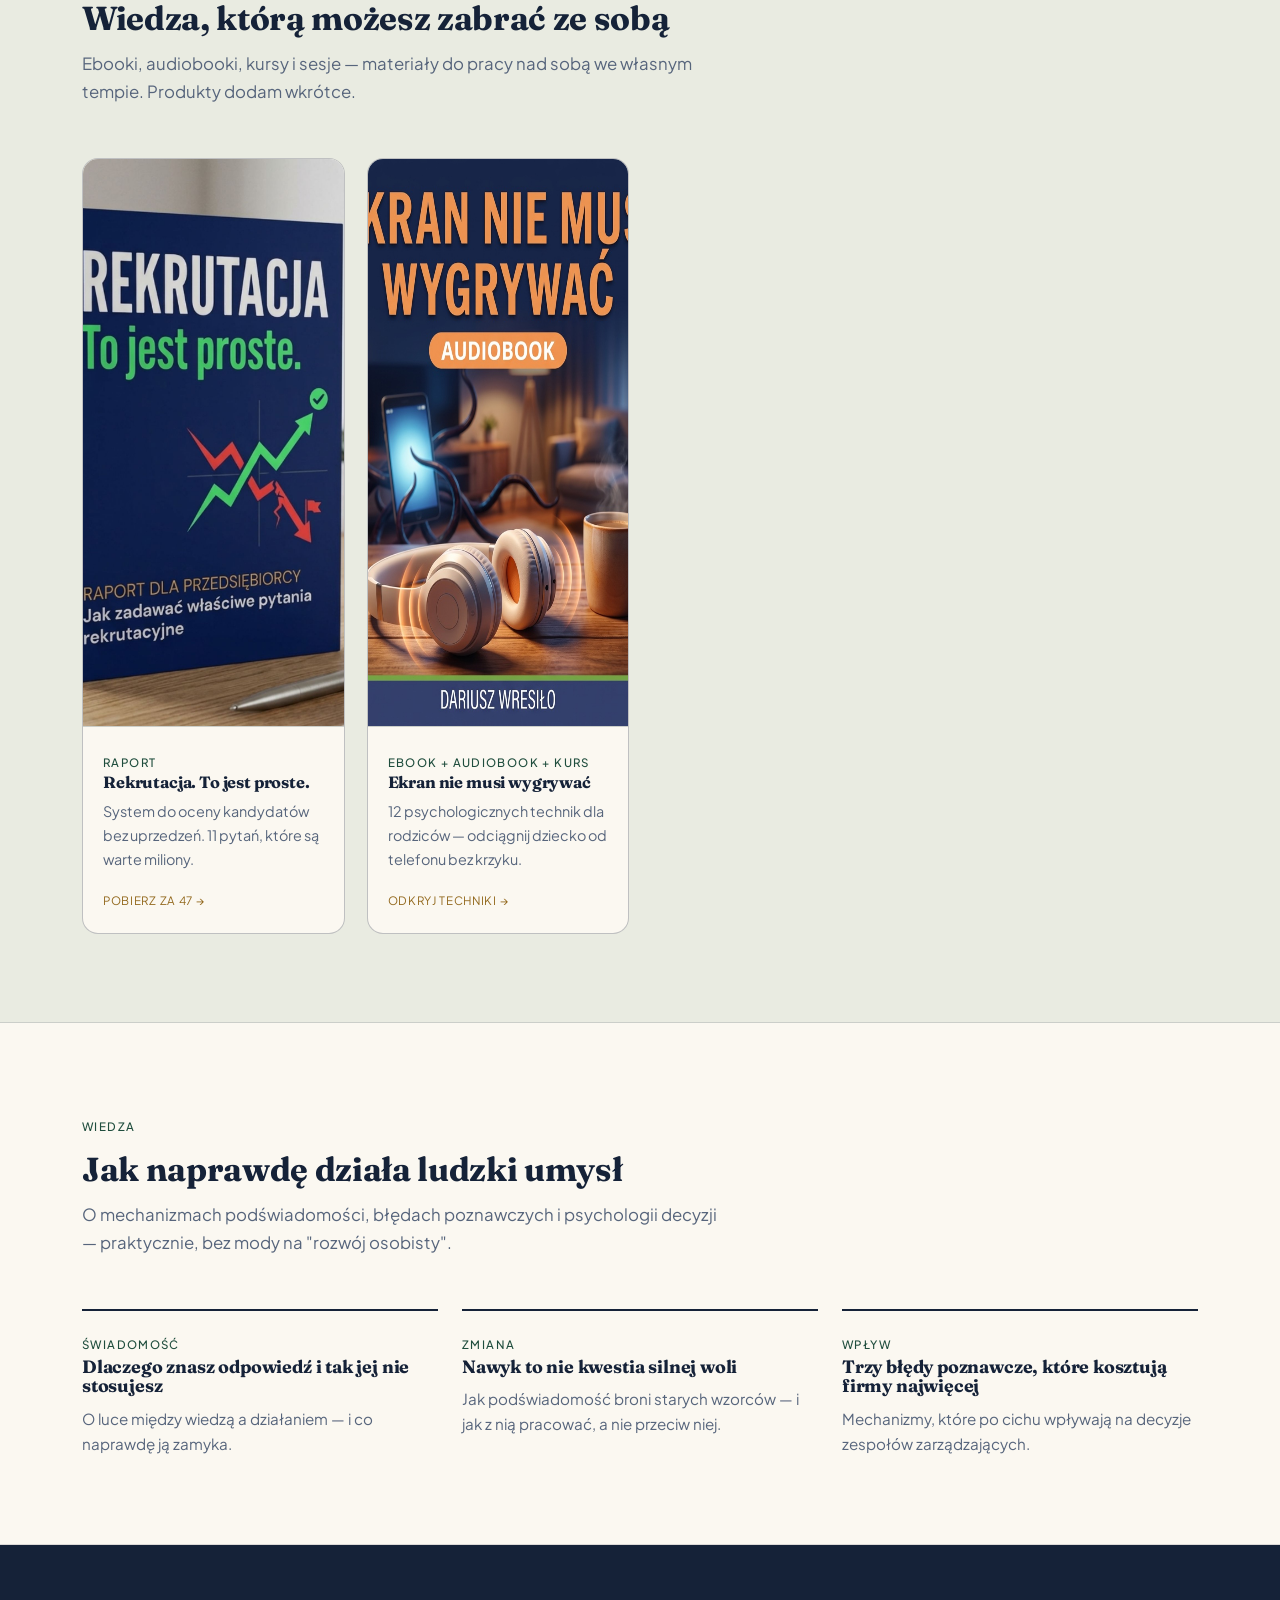
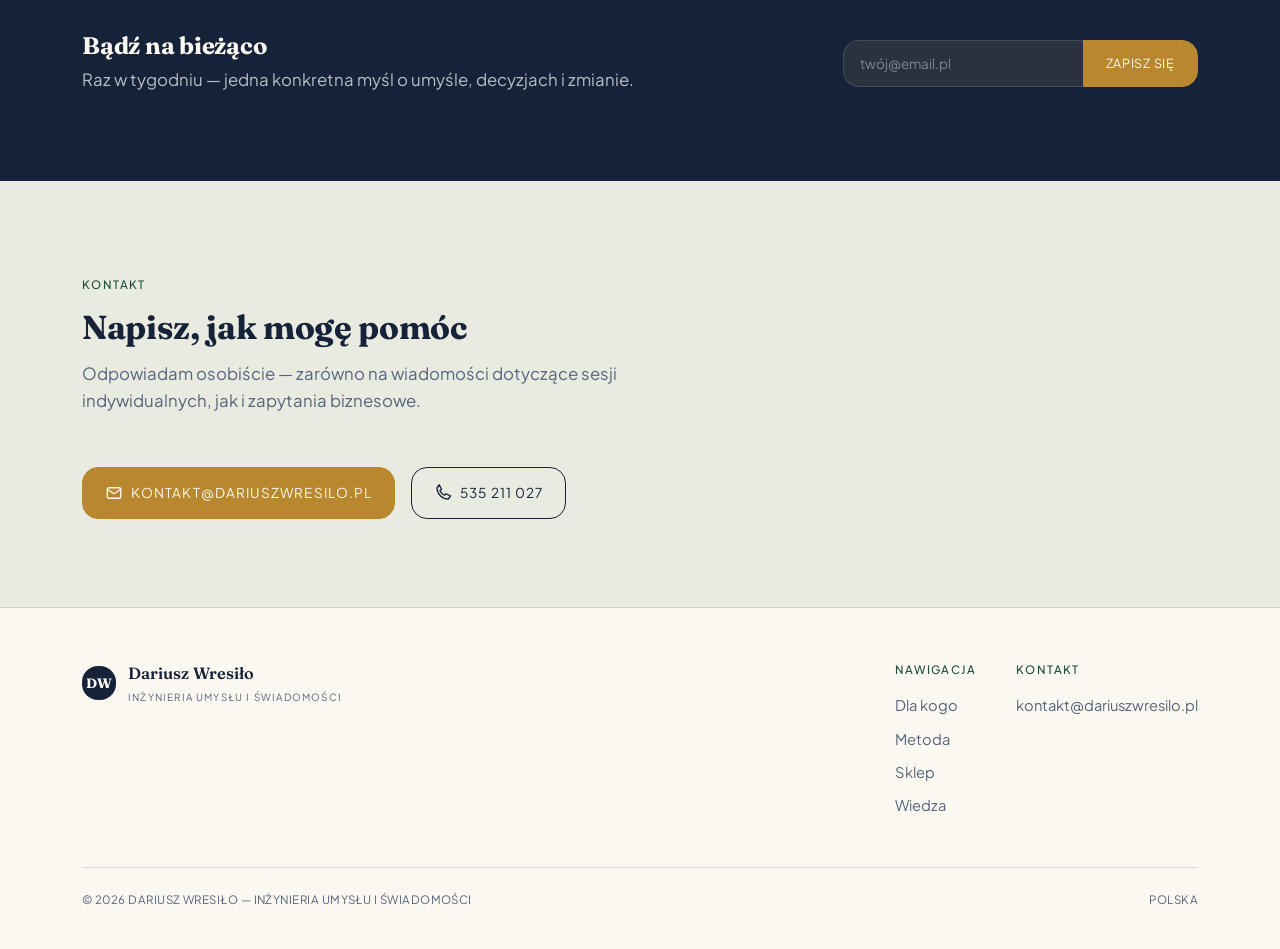
==== commit df0dc571: "Replace ekran product image with mockup (audiobook cover)" ====
--- a/index.html
+++ b/index.html
@@ -436,7 +436,7 @@
       </div>
 
       <div class="product-card">
-        <div class="product-cover"><img src="images/ekran-cover.jpg" alt="Okładka Ebook Ekran nie musi wygrywać" width="400" height="567"></div>
+        <div class="product-cover"><img src="images/ekran-mockup.jpg" alt="Mockup Ebook Ekran nie musi wygrywać" width="400" height="567"></div>
         <div class="product-body">
           <span class="eyebrow">Ebook + Audiobook + Kurs</span>
           <h3>Ekran nie musi wygrywać</h3>
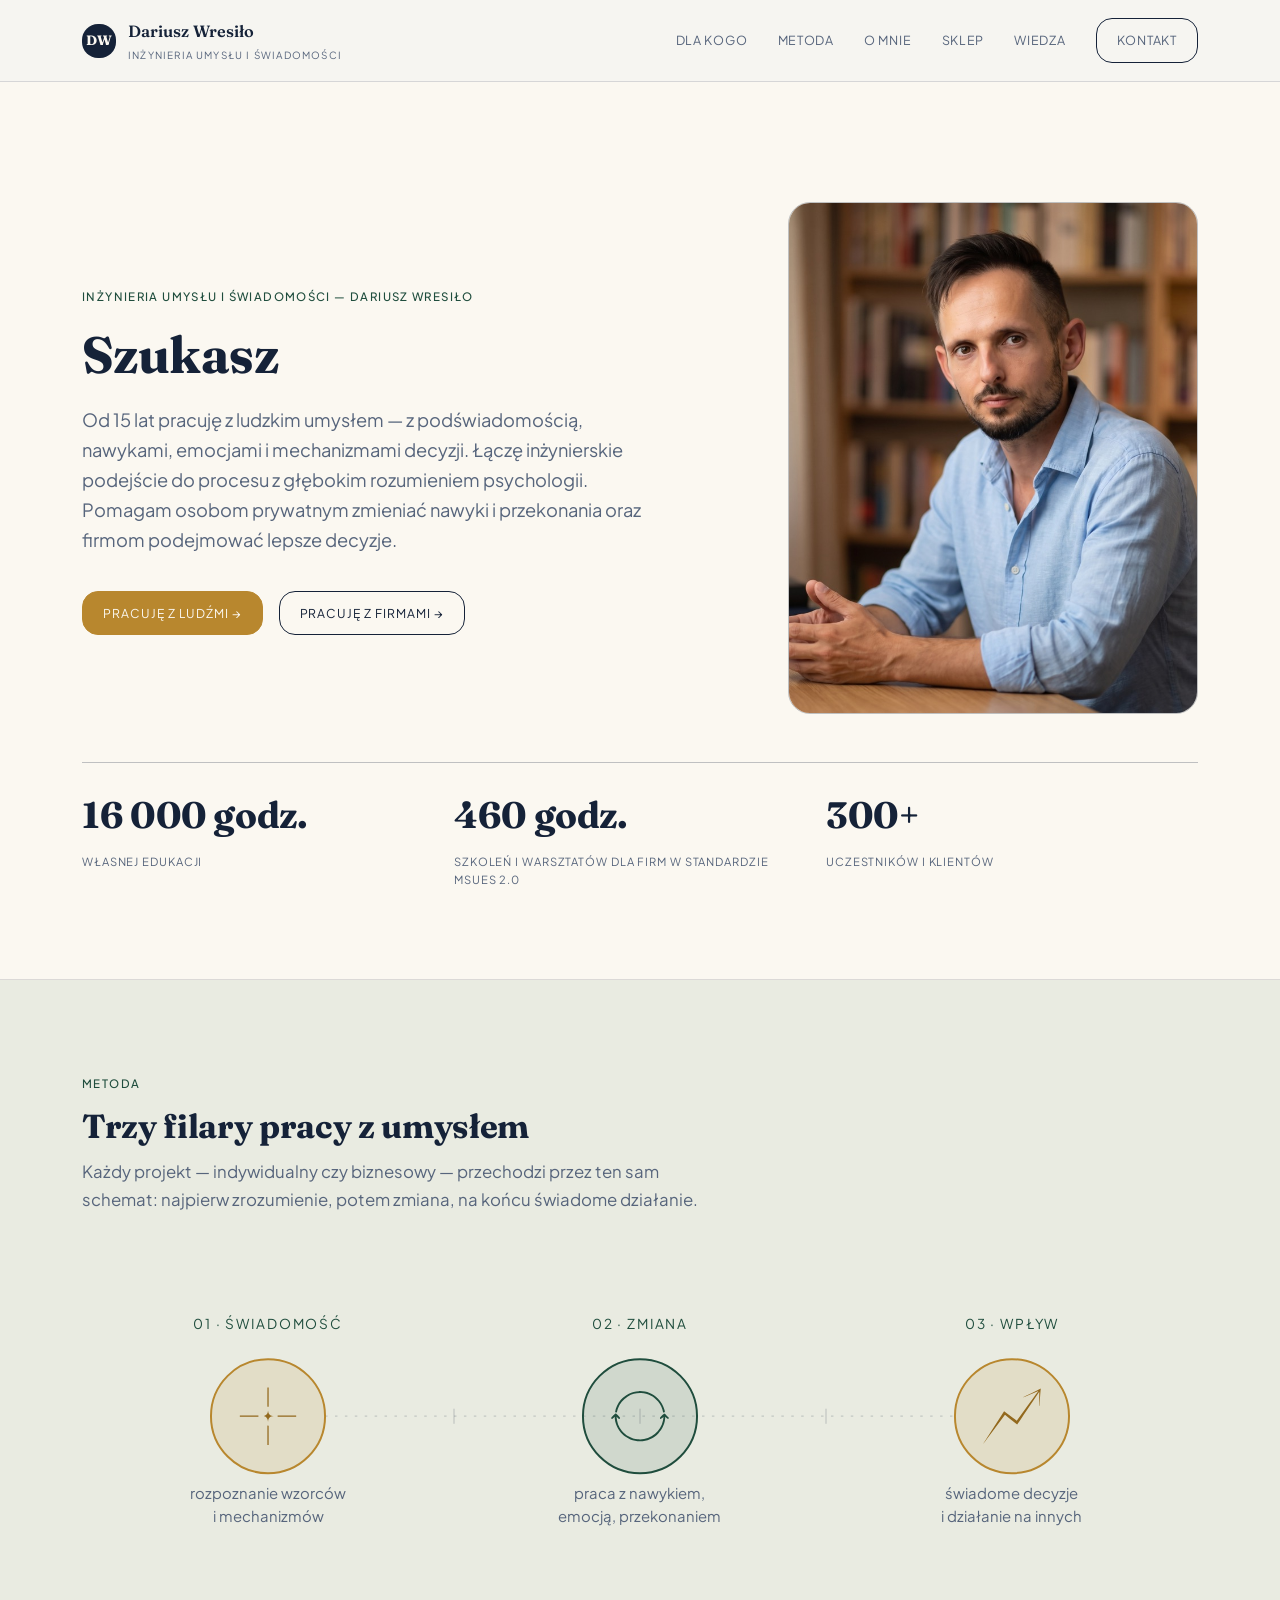
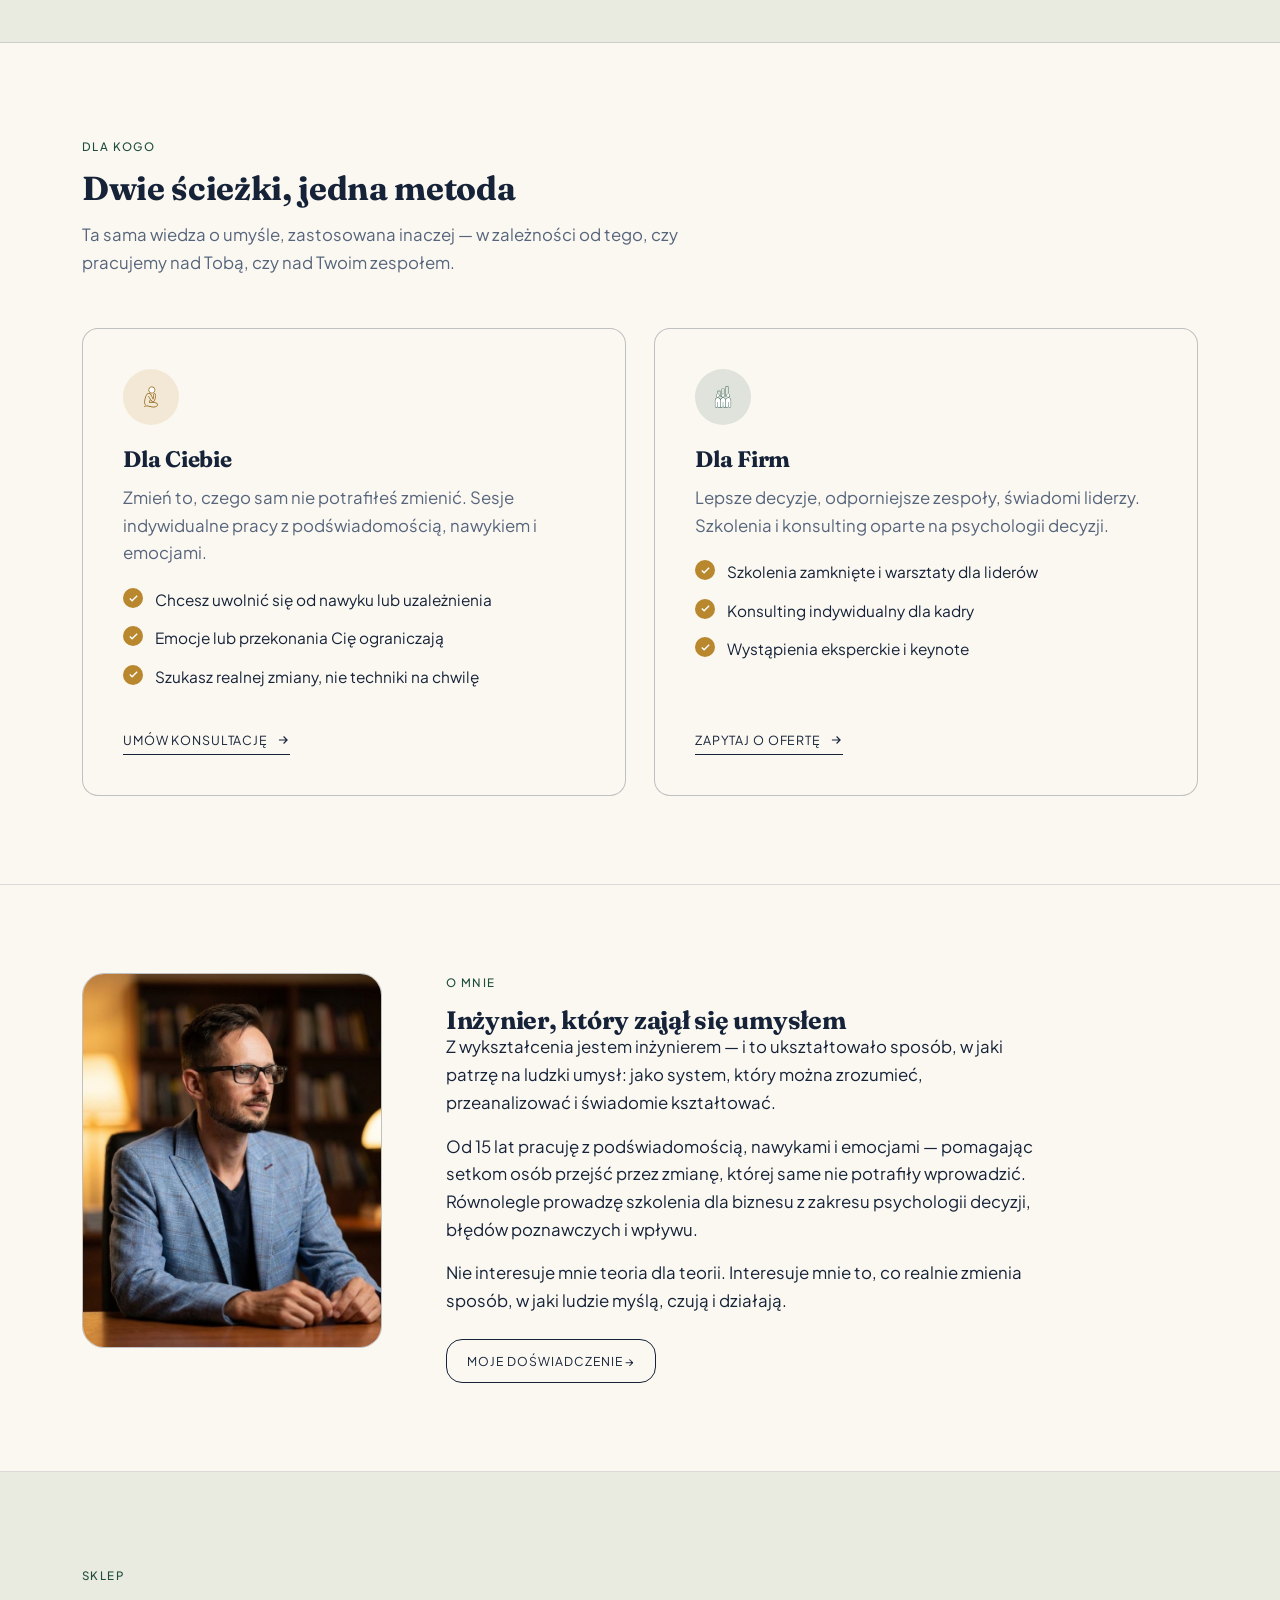
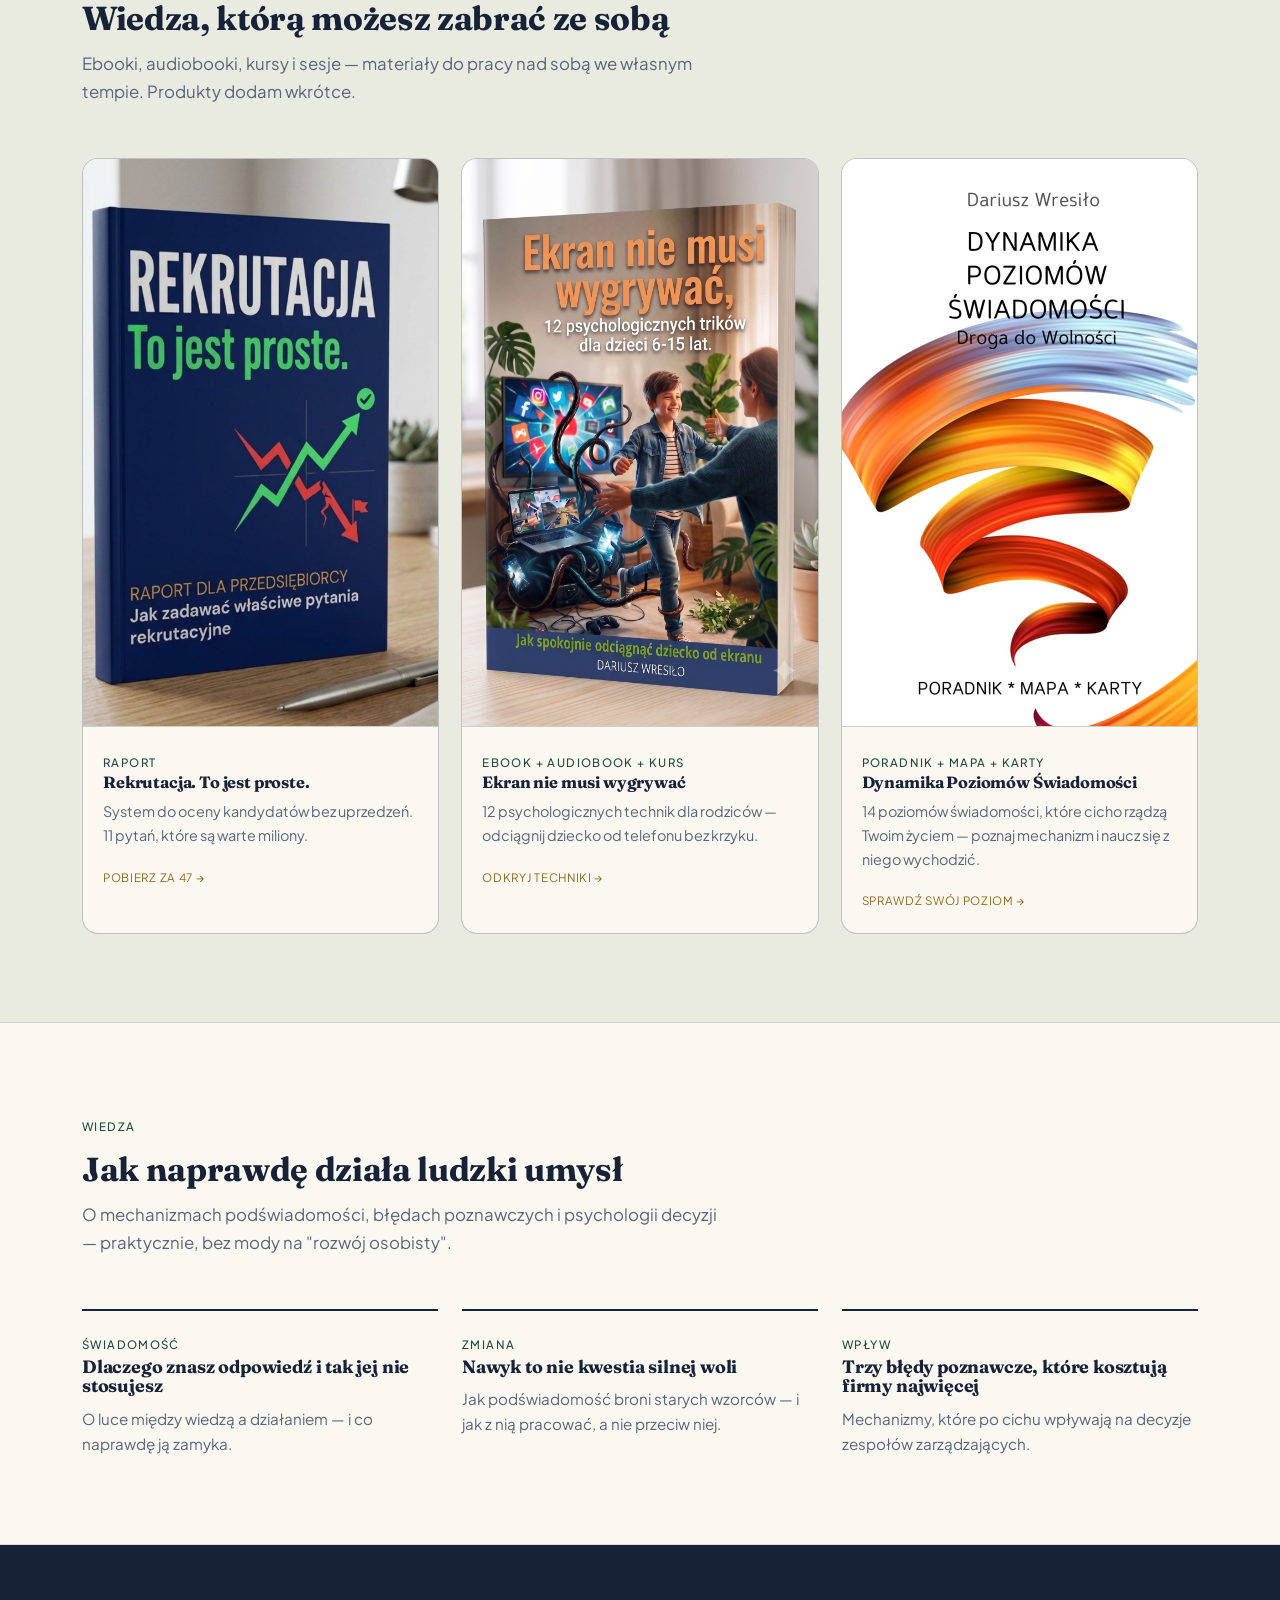
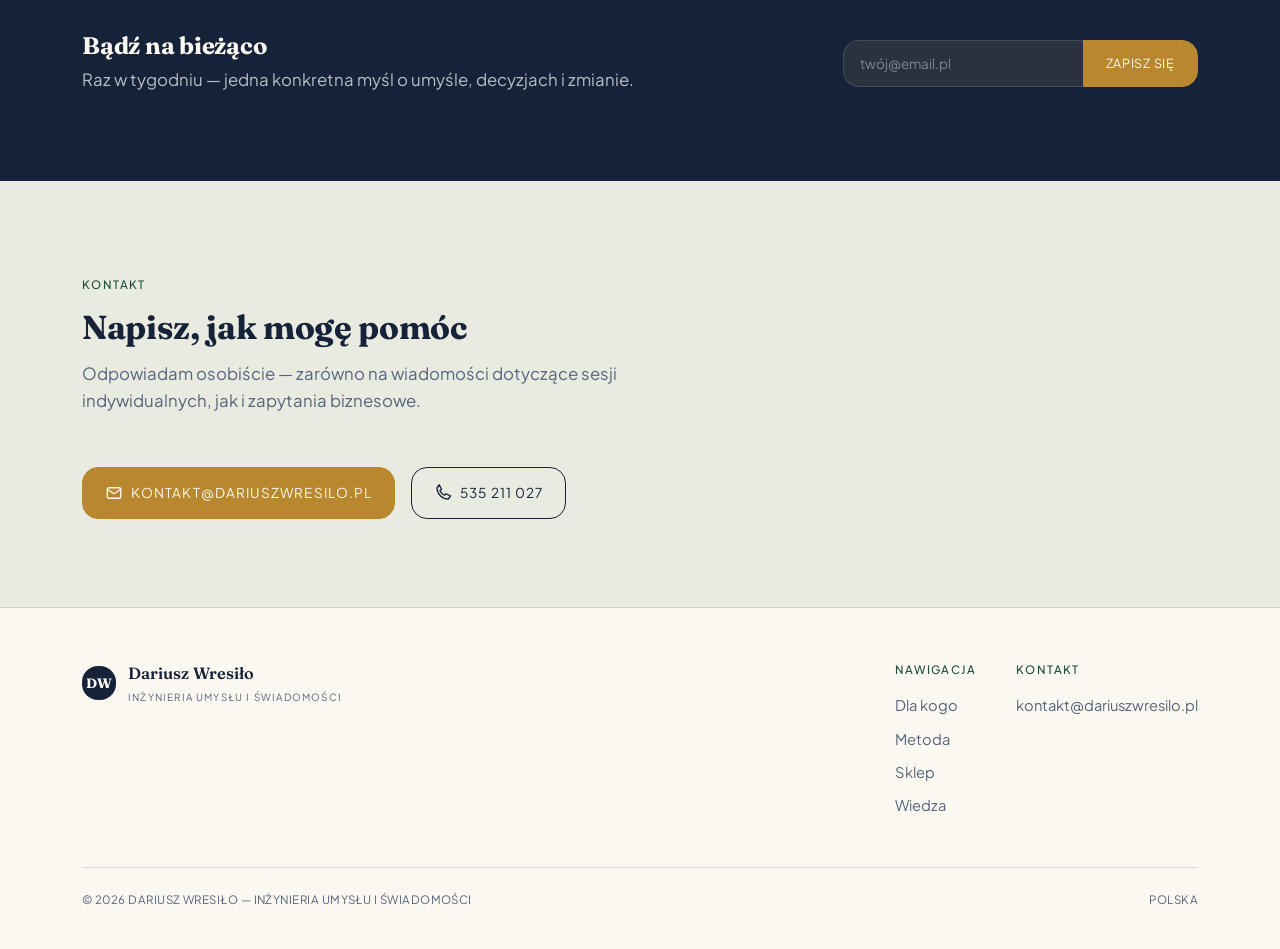
==== commit 2bb878bd: "Dodaj Dynamikę Poziomów Świadomości jako 3. produkt w sklepie Nowa podstrona dynamika/ (kopia z fabl" ====
--- a/index.html
+++ b/index.html
@@ -423,7 +423,7 @@
       <h2>Wiedza, którą możesz zabrać ze sobą</h2>
       <p>Ebooki, audiobooki, kursy i sesje — materiały do pracy nad sobą we własnym tempie. Produkty dodam wkrótce.</p>
     </div>
-    <div class="shop-grid shop-grid-2">
+    <div class="shop-grid shop-grid-3">
 
       <div class="product-card">
         <div class="product-cover"><img src="rekrutacja/assets/img/raport-cover.jpg" alt="Okładka Raportu Rekrutacja. To jest proste." width="400" height="567"></div>
@@ -442,6 +442,16 @@
           <h3>Ekran nie musi wygrywać</h3>
           <p>12 psychologicznych technik dla rodziców — odciągnij dziecko od telefonu bez krzyku.</p>
           <a href="ekrany/" class="product-link">Odkryj techniki →</a>
+        </div>
+      </div>
+
+      <div class="product-card">
+        <div class="product-cover"><img src="dynamika/og-obrazek.jpg" alt="Okładka książki Dynamika Poziomów Świadomości" width="400" height="567"></div>
+        <div class="product-body">
+          <span class="eyebrow">Poradnik + Mapa + Karty</span>
+          <h3>Dynamika Poziomów Świadomości</h3>
+          <p>14 poziomów świadomości, które cicho rządzą Twoim życiem — poznaj mechanizm i naucz się z niego wychodzić.</p>
+          <a href="dynamika/" class="product-link">Sprawdź swój poziom →</a>
         </div>
       </div>
 
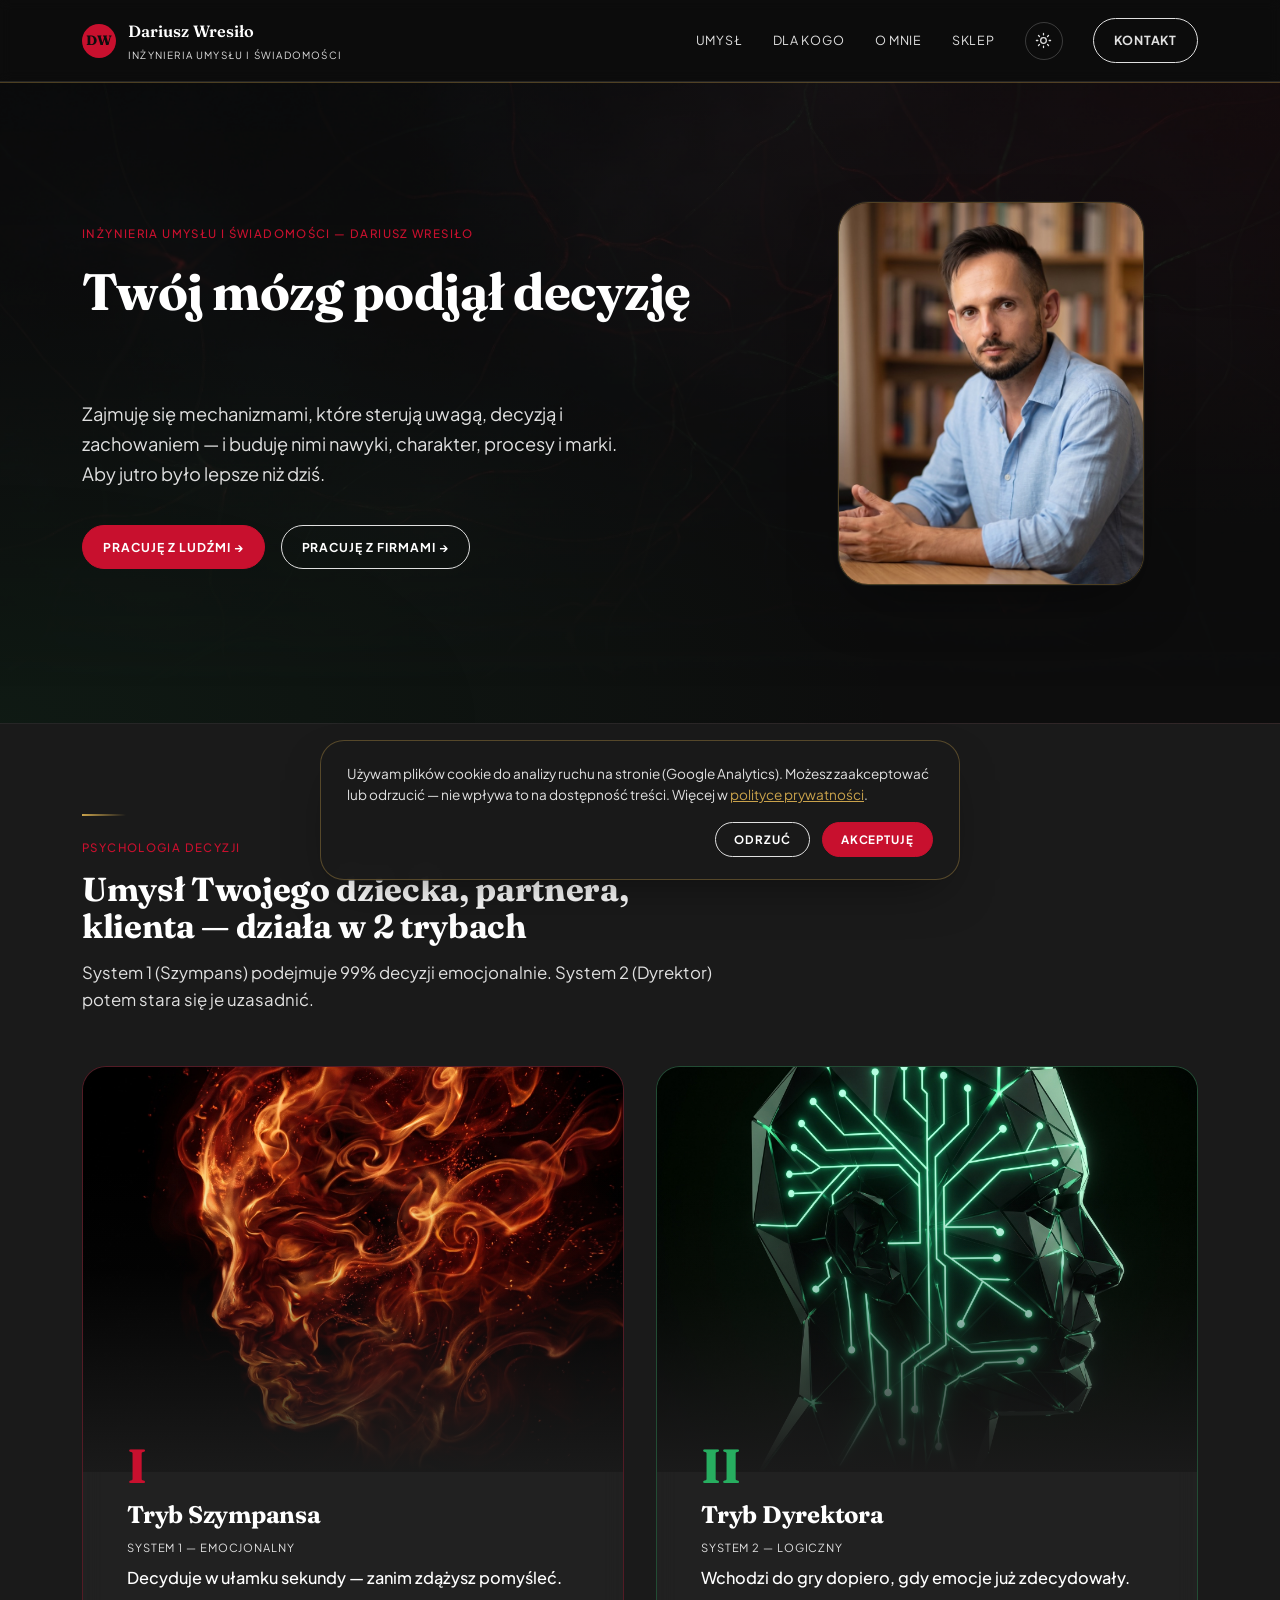
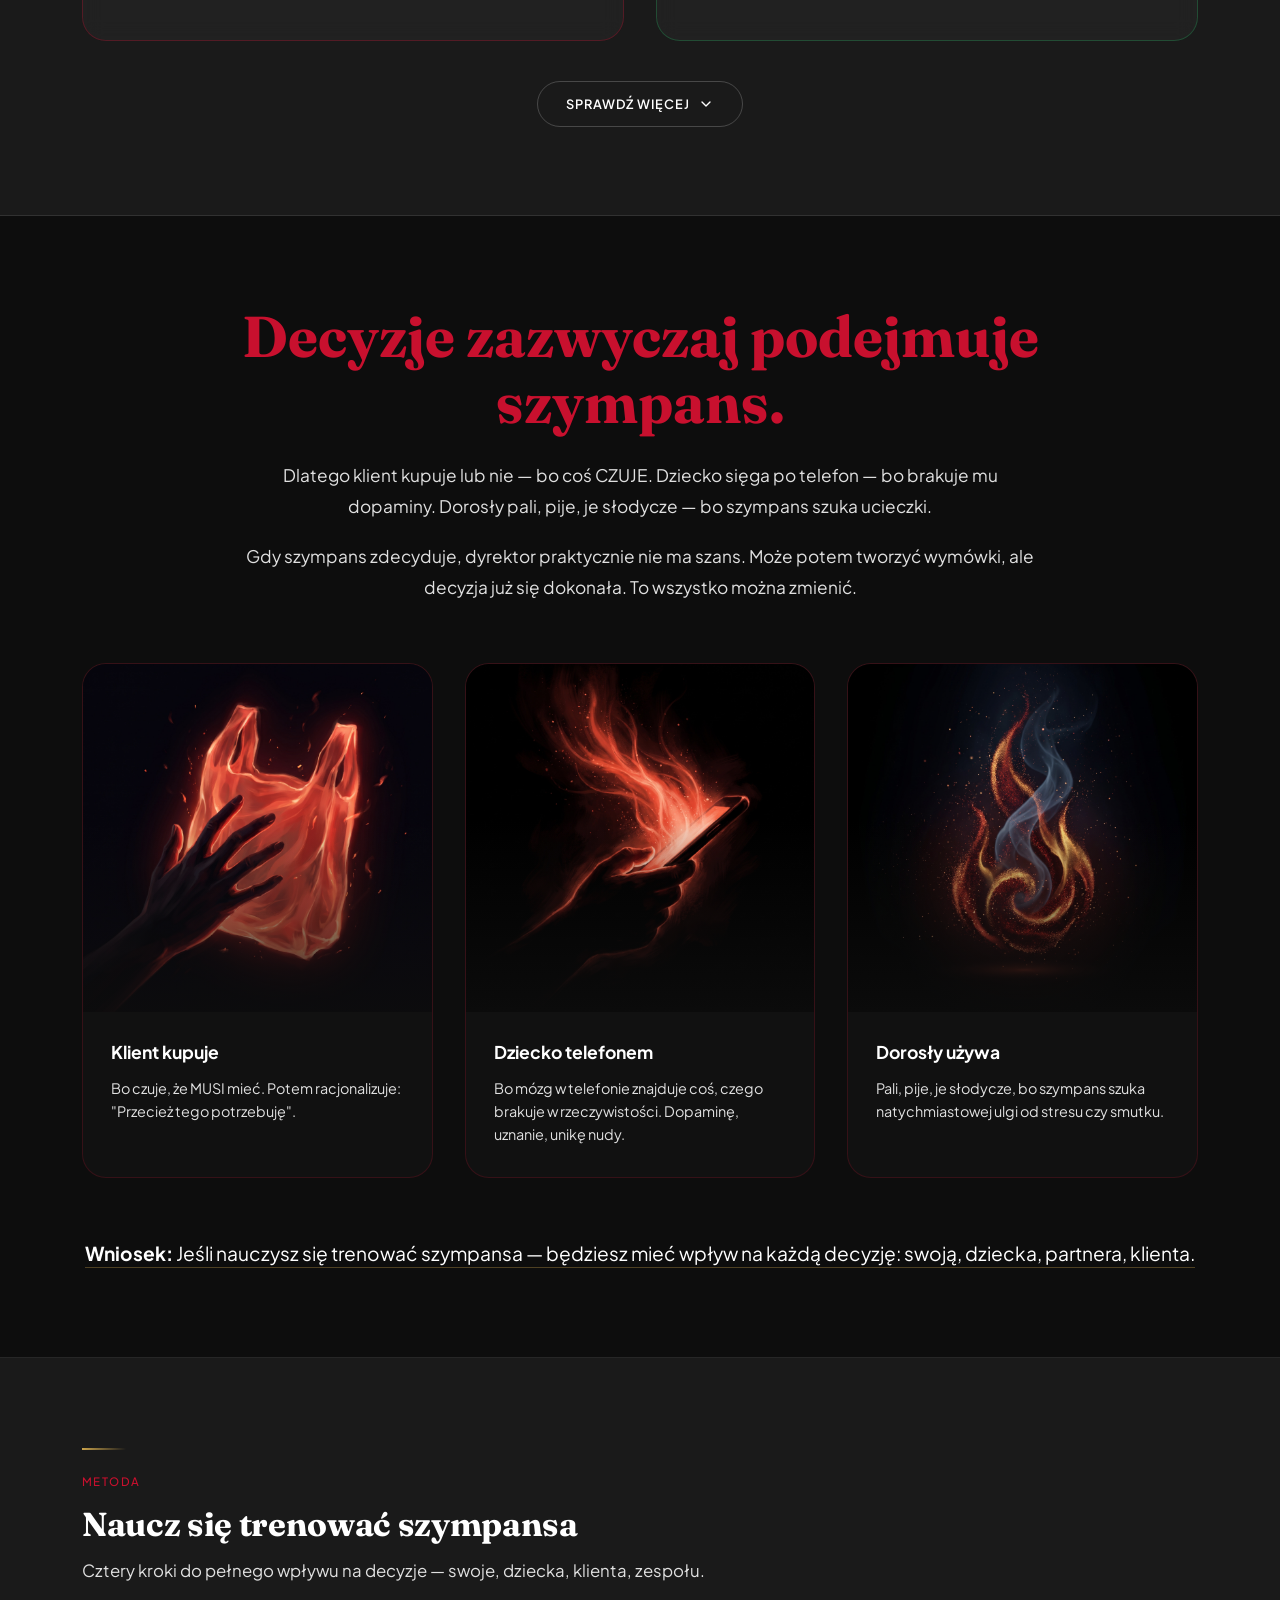
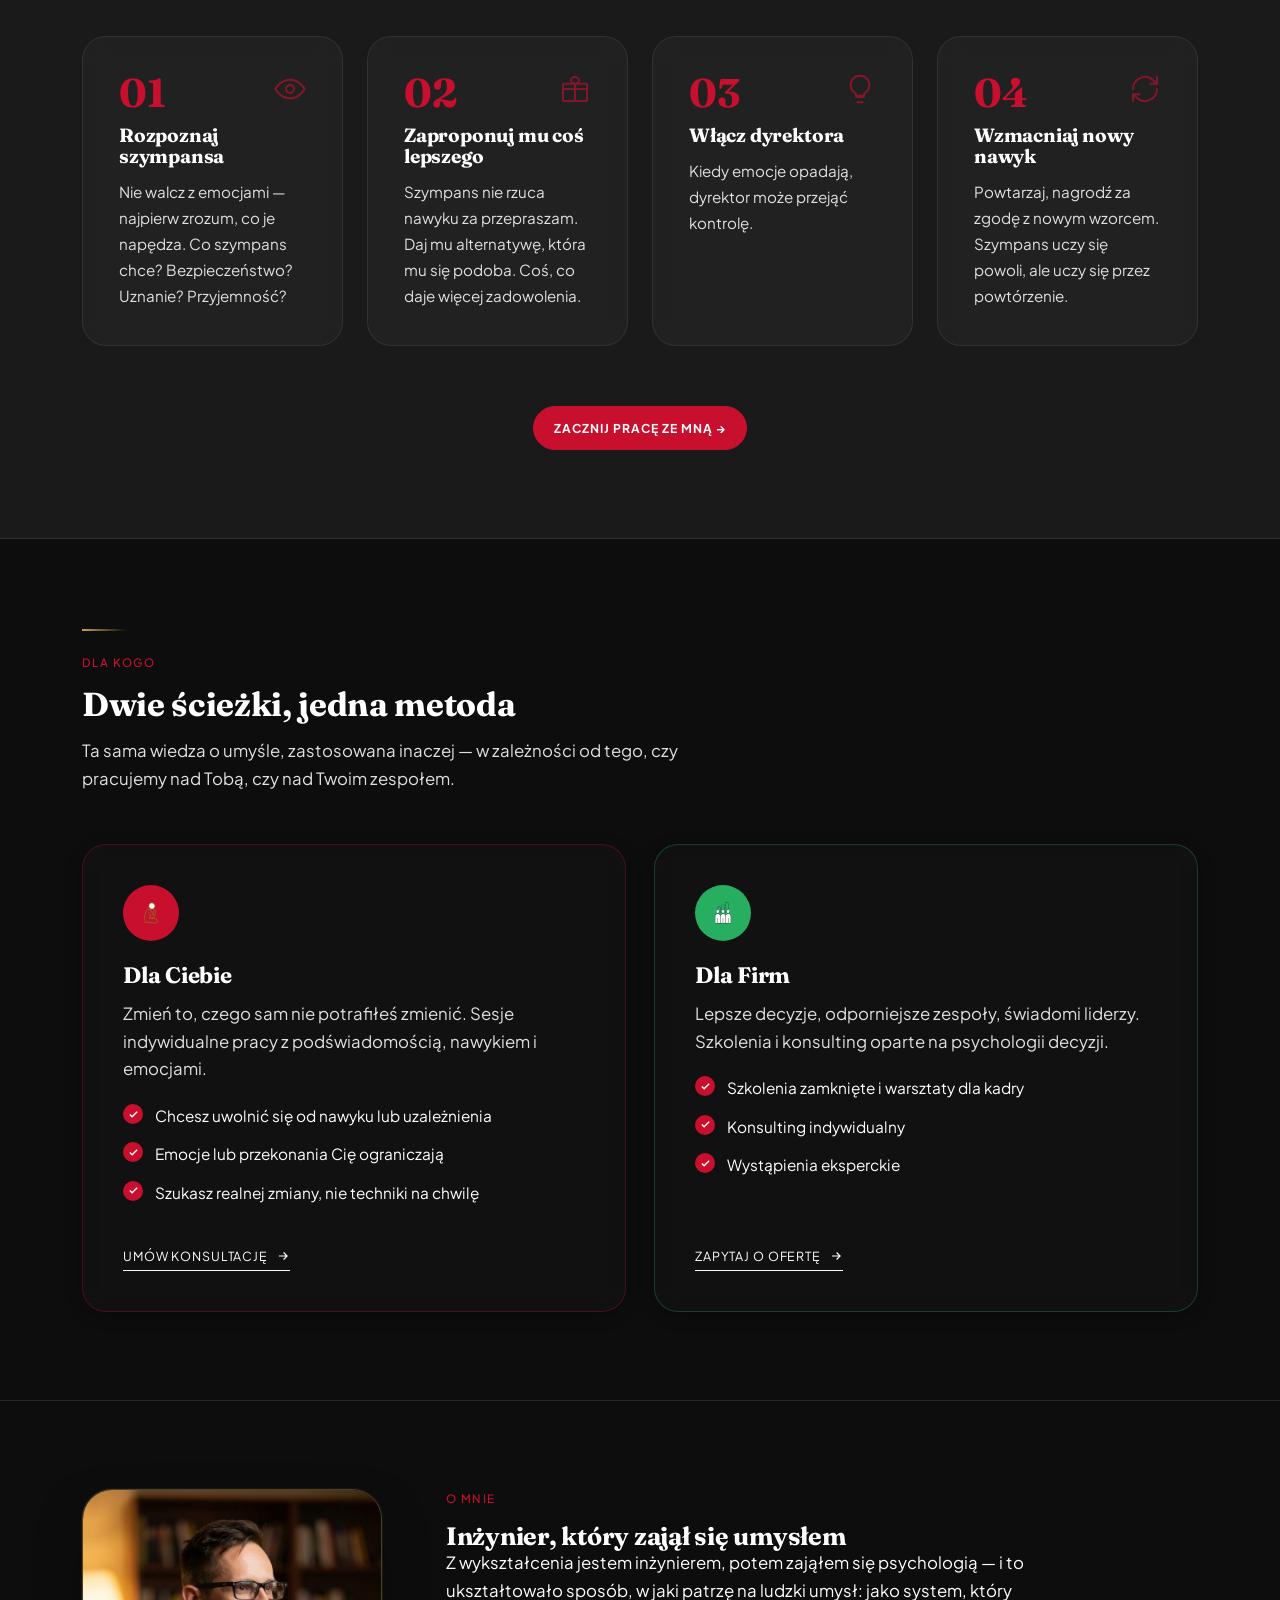
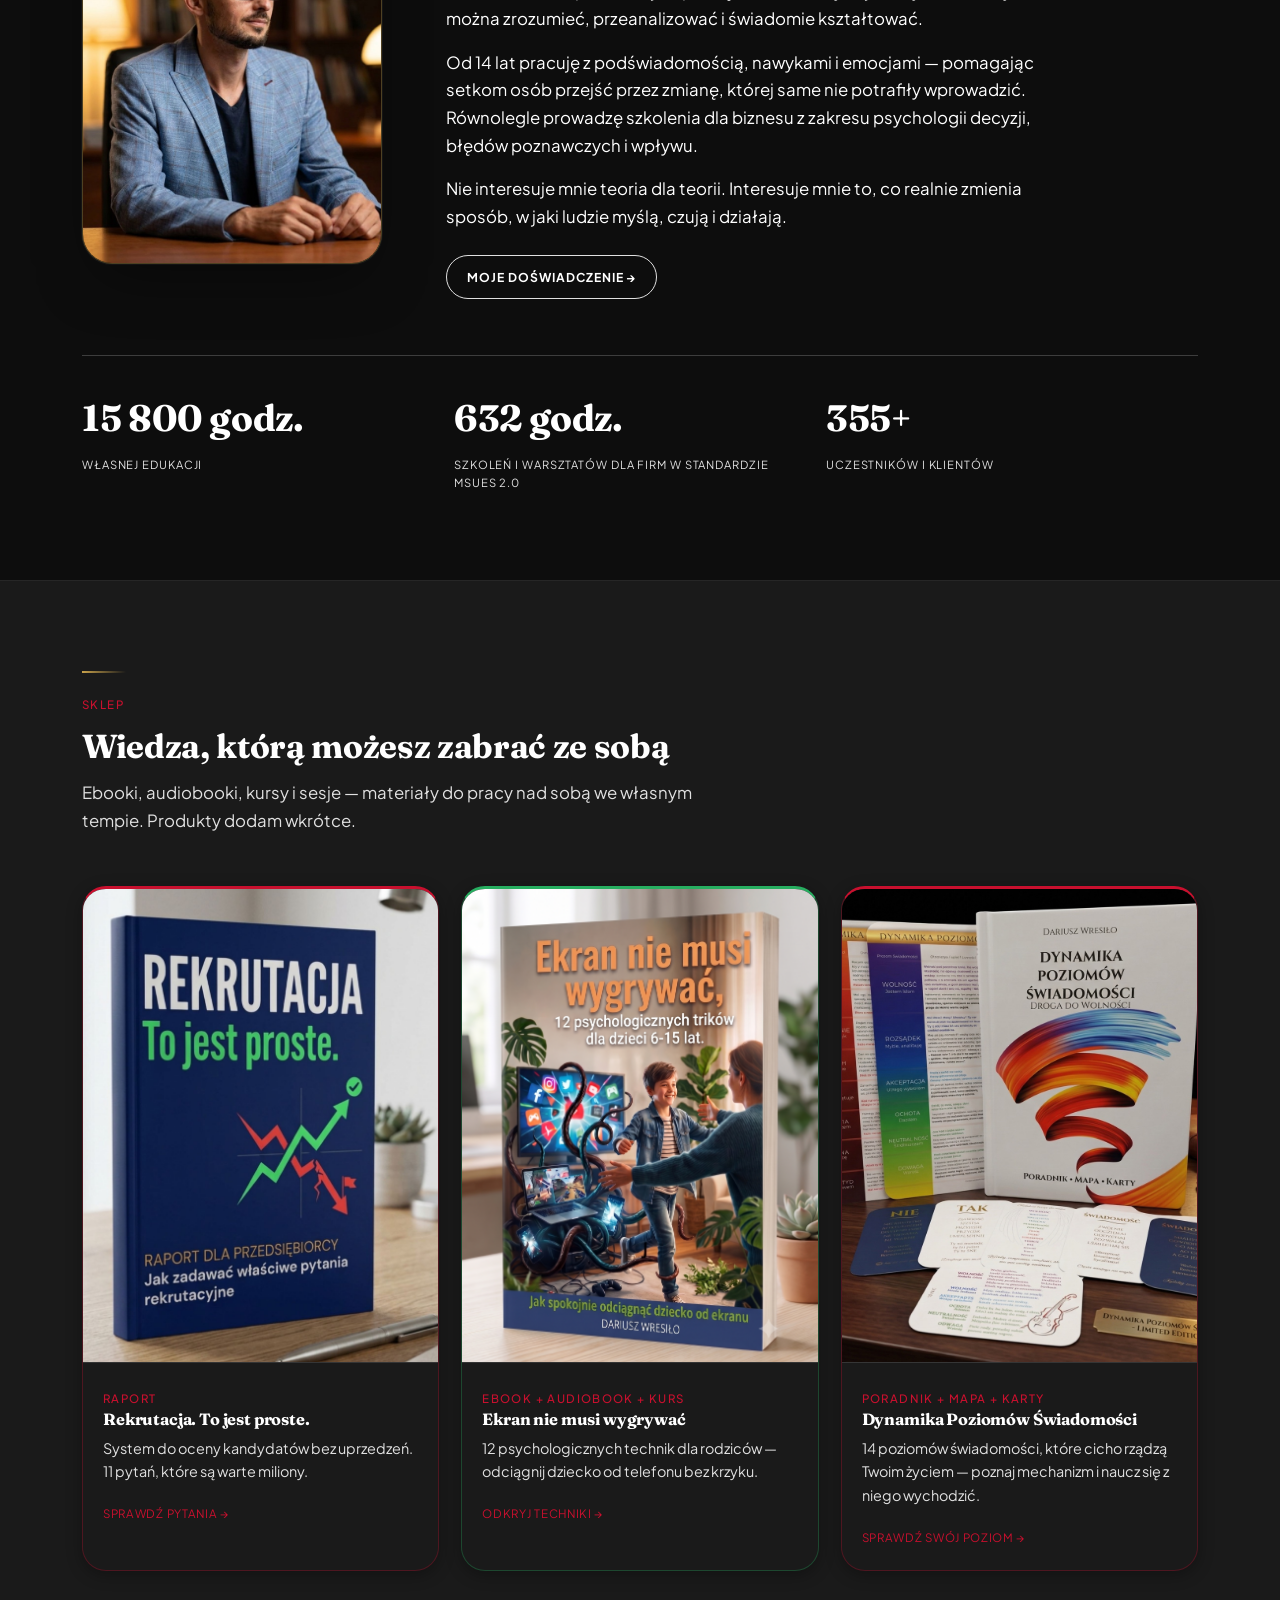
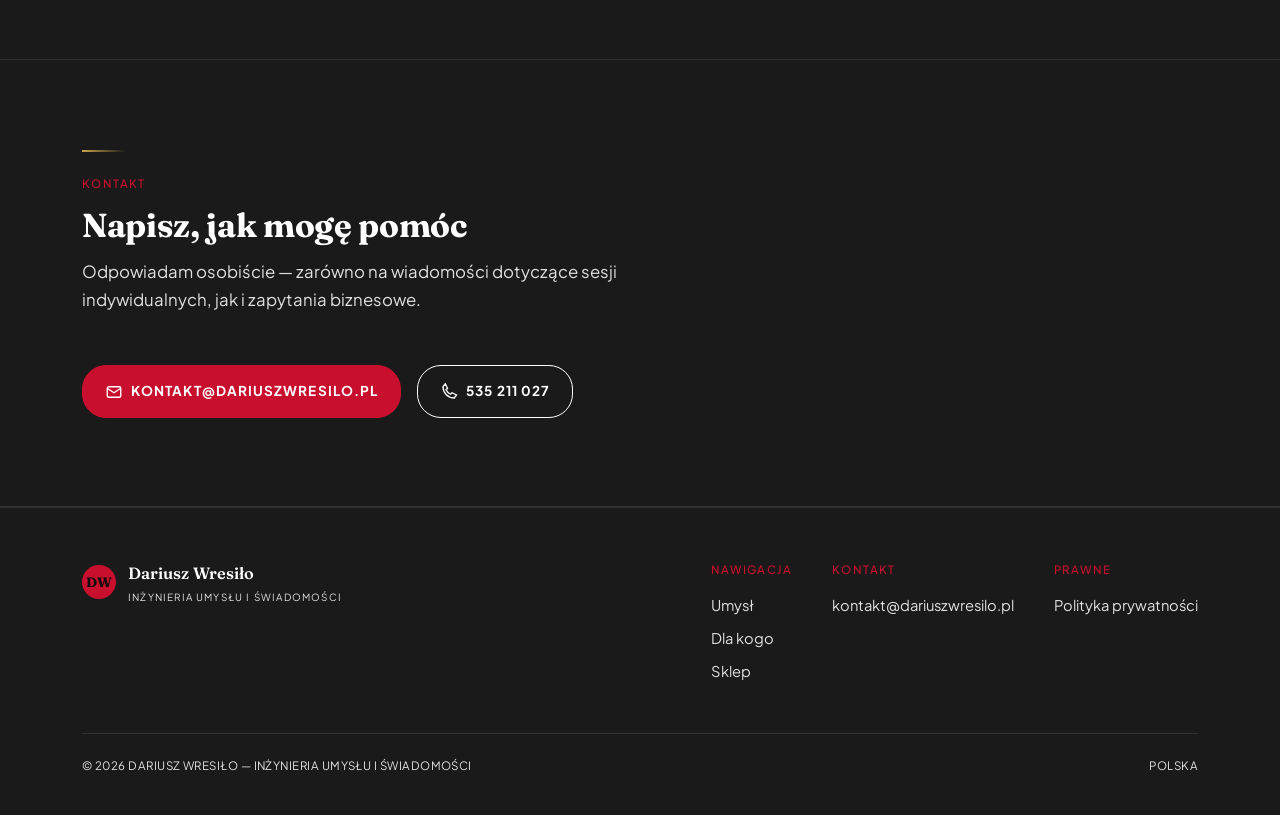
==== commit 822bd1ad: "Redesign strony głównej + poprawki prawne i sprzedażowe na podstronach Strona główna: - Nowy motyw w" ====
--- a/index.html
+++ b/index.html
@@ -25,21 +25,62 @@
   "description": "Sesje indywidualne, szkolenia dla firm i konsulting oparte na psychologii decyzji, pracy z podświadomością i zmianą nawyków."
 }
 </script>
+<script>
+window.dataLayer = window.dataLayer || [];
+function gtag(){ dataLayer.push(arguments); }
+gtag('consent', 'default', {
+  'analytics_storage': 'denied',
+  'ad_storage': 'denied',
+  'ad_user_data': 'denied',
+  'ad_personalization': 'denied'
+});
+if(localStorage.getItem('cookie_consent') === 'granted'){
+  gtag('consent', 'default', { 'analytics_storage': 'granted' });
+}
+</script>
+<script async src="https://www.googletagmanager.com/gtag/js?id=G-LL1Z4GLF9W"></script>
+<script>
+gtag('js', new Date());
+gtag('config', 'G-LL1Z4GLF9W');
+</script>
 <style>
 @import url('https://fonts.googleapis.com/css2?family=Fraunces:opsz,wght@9..144,500;9..144,600;9..144,700&family=Plus+Jakarta+Sans:wght@400;500;600;700&display=swap');
 
 :root{
-  --paper:#FBF8F1;
-  --paper-alt:#E9EBE1;
-  --graphite:#152238;
-  --graphite-soft:#57657C;
-  --steel:#1F4D3D;
-  --steel-soft:#5C8677;
-  --brass:#B8872E;
-  --brass-deep:#93691E;
-  --line: rgba(21,34,56,0.14);
-  --line-strong: rgba(21,34,56,0.26);
-  --radius: 16px;
+  --bg-dark:#0d0d0d;
+  --bg-card:#1a1a1a;
+  --text-primary:#ffffff;
+  --text-secondary:#e0e0e0;
+  --accent-red:#c8102e;
+  --accent-red-dark:#8f0b20;
+  --accent-green:#27ae60;
+  --accent-green-dark:#16a085;
+  --gold:#c9a24b;
+  --gold-soft: rgba(201,162,75,0.35);
+  --line: rgba(var(--tint),0.1);
+  --line-strong: rgba(var(--tint),0.2);
+  --radius: 24px;
+  --tint: 255,255,255;
+  --bg-rgb: 13,13,13;
+  --bg-card-rgb: 26,26,26;
+}
+
+[data-theme="light"]{
+  --bg-dark:#faf7f2;
+  --bg-card:#f0ebe1;
+  --text-primary:#1a1712;
+  --text-secondary:#5a5449;
+  --accent-red:#a30e26;
+  --accent-red-dark:#7d0a1c;
+  --accent-green:#1f7a45;
+  --accent-green-dark:#175c34;
+  --gold:#a3792f;
+  --gold-soft: rgba(163,121,47,0.4);
+  --line: rgba(20,15,5,0.1);
+  --line-strong: rgba(20,15,5,0.18);
+  --tint: 10,8,4;
+  --bg-rgb: 250,247,242;
+  --bg-card-rgb: 240,235,225;
 }
 
 *{ box-sizing:border-box; margin:0; padding:0; }
@@ -47,8 +88,8 @@
 html{ scroll-behavior:smooth; }
 
 body{
-  background:var(--paper);
-  color:var(--graphite);
+  background:var(--bg-dark);
+  color:var(--text-primary);
   font-family:'Plus Jakarta Sans', -apple-system, Segoe UI, sans-serif;
   font-size:1.05rem;
   line-height:1.65;
@@ -57,7 +98,7 @@
 
 h1,h2,h3, .display{
   font-family:'Fraunces', Georgia, serif;
-  color:var(--graphite);
+  color:var(--text-primary);
   letter-spacing:-0.01em;
   line-height:1.1;
 }
@@ -68,21 +109,22 @@
   text-transform:uppercase;
   letter-spacing:0.12em;
   font-size:0.72rem;
-  color:var(--steel);
+  color:var(--accent-red);
   font-weight:500;
 }
 
 a{ color:inherit; text-decoration:none; }
-:focus-visible{ outline:2px solid var(--brass); outline-offset:3px; }
+:focus-visible{ outline:2px solid var(--accent-red); outline-offset:3px; }
 
 .wrap{ max-width:1180px; margin:0 auto; padding:0 32px; }
 
 /* ---------- NAV ---------- */
 header.nav{
   position:sticky; top:0; z-index:50;
-  background:rgba(246,245,241,0.92);
+  background:rgba(var(--bg-rgb),0.92);
   backdrop-filter:blur(6px);
   border-bottom:1px solid var(--line);
+  box-shadow:0 1px 0 var(--gold-soft);
 }
 .nav-inner{
   display:flex; align-items:center; justify-content:space-between;
@@ -91,27 +133,39 @@
 }
 .brandmark{ display:flex; align-items:center; gap:12px; }
 .mark{
-  width:34px; height:34px; background:var(--graphite); color:var(--paper);
+  width:34px; height:34px; background:var(--accent-red); color:var(--bg-dark);
   display:flex; align-items:center; justify-content:center;
   font-family:'Fraunces'; font-weight:700; font-size:0.85rem;
   border-radius:var(--radius);
 }
-.brand-name{ font-family:'Fraunces'; font-weight:600; font-size:1.02rem; }
-.brand-name span{ display:block; font-family:'Plus Jakarta Sans'; font-size:0.62rem; letter-spacing:0.12em; color:var(--graphite-soft); font-weight:400; text-transform:uppercase; margin-top:2px;}
+.brand-name{ font-family:'Fraunces'; font-weight:600; font-size:1.02rem; color:var(--text-primary); }
+.brand-name span{ display:block; font-family:'Plus Jakarta Sans'; font-size:0.62rem; letter-spacing:0.12em; color:var(--text-secondary); font-weight:400; text-transform:uppercase; margin-top:2px;}
 
 nav.links{ display:flex; align-items:center; gap:30px; }
-nav.links a{ font-family:'Plus Jakarta Sans'; font-size:0.78rem; text-transform:uppercase; letter-spacing:0.06em; color:var(--graphite-soft); transition:color .15s; }
-nav.links a:hover{ color:var(--graphite); }
+nav.links a{ font-family:'Plus Jakarta Sans'; font-size:0.78rem; text-transform:uppercase; letter-spacing:0.06em; color:var(--text-secondary); transition:color .15s; }
+nav.links a:hover{ color:var(--text-primary); }
 .btn{
   display:inline-flex; align-items:center; gap:8px;
-  font-family:'Plus Jakarta Sans'; font-size:0.76rem; text-transform:uppercase; letter-spacing:0.08em;
-  padding:11px 20px; border-radius:var(--radius); border:1px solid var(--graphite);
+  font-family:'Plus Jakarta Sans'; font-weight:700; font-size:0.76rem; text-transform:uppercase; letter-spacing:0.08em;
+  padding:11px 20px; border-radius:var(--radius); border:1px solid var(--text-secondary);
   transition:all .15s;
 }
-.btn-brass{ background:var(--brass); color:var(--paper); border-color:var(--brass); }
-.btn-brass:hover{ background:var(--brass-deep); border-color:var(--brass-deep); }
-.btn-outline{ background:transparent; color:var(--graphite); }
-.btn-outline:hover{ background:var(--graphite); color:var(--paper); }
+.btn-brass{ background:var(--accent-red); color:#fff; border-color:var(--accent-red); }
+.btn-brass:hover{ background:var(--accent-red-dark); border-color:var(--accent-red-dark); }
+.btn-outline{ background:transparent; color:var(--text-primary); border-color:var(--text-secondary); }
+.btn-outline:hover{ background:var(--text-primary); color:var(--bg-dark); border-color:var(--text-primary); }
+
+.theme-toggle{
+  display:inline-flex; align-items:center; justify-content:center;
+  width:38px; height:38px; border-radius:50%;
+  background:transparent; border:1px solid var(--line-strong); color:var(--text-secondary);
+  cursor:pointer; transition:all .2s ease; flex-shrink:0;
+}
+.theme-toggle:hover{ border-color:var(--gold); color:var(--gold); }
+.theme-toggle svg{ width:17px; height:17px; }
+.theme-toggle .icon-moon{ display:none; }
+[data-theme="light"] .theme-toggle .icon-sun{ display:none; }
+[data-theme="light"] .theme-toggle .icon-moon{ display:block; }
 
 @media(max-width:860px){ nav.links{ display:none; } }
 
@@ -119,37 +173,47 @@
 .hero{
   position:relative; overflow:hidden;
   padding:120px 0 90px;
+  background:var(--bg-dark);
+  background-image:radial-gradient(ellipse at 100% 0%, rgba(200,16,46,0.08) 0%, transparent 50%),radial-gradient(ellipse at 0% 100%, rgba(39,174,96,0.08) 0%, transparent 50%);
+}
+.hero-bg{
+  position:absolute; inset:0; z-index:0;
+  background-image:url('images/illustrations/hero-neural-bg.jpg');
+  background-size:cover; background-position:center 30%;
+  opacity:0.4;
+  mask-image:linear-gradient(to bottom, rgba(0,0,0,0.9) 0%, rgba(0,0,0,0.5) 55%, transparent 95%);
+  -webkit-mask-image:linear-gradient(to bottom, rgba(0,0,0,0.9) 0%, rgba(0,0,0,0.5) 55%, transparent 95%);
 }
 .hero-inner{ position:relative; z-index:2; }
 .hero-grid{ display:grid; grid-template-columns:1.35fr 0.85fr; gap:56px; align-items:center; margin-bottom:48px; }
 @media(max-width:860px){ .hero-grid{ grid-template-columns:1fr; gap:32px; } .hero-photo{ max-width:220px; } }
-.hero h1{ font-size:clamp(2.1rem, 4vw, 3.5rem); margin:18px 0 22px; }
-.rotator{ position:relative; display:inline-block; min-width:9ch; height:1.1em; vertical-align:top; overflow:hidden; }
-.rotator span{ position:absolute; left:0; top:0; opacity:0; white-space:nowrap; animation:rotateWord 6s ease infinite; }
+.hero h1{ font-size:clamp(2.1rem, 4vw, 3.5rem); margin:18px 0 22px; color:var(--text-primary); }
+.rotator{ position:relative; display:inline-block; min-width:20ch; height:1.1em; vertical-align:top; overflow:hidden; }
+.rotator span{ position:absolute; left:0; top:0; opacity:0; white-space:nowrap; animation:rotateWord 8s ease infinite; }
 .rotator span:nth-child(1){ animation-delay:0s; }
-.rotator span:nth-child(2){ animation-delay:2s; }
-.rotator span:nth-child(3){ animation-delay:4s; }
+.rotator span:nth-child(2){ animation-delay:3s; }
+.rotator span:nth-child(3){ animation-delay:6s; }
 @keyframes rotateWord{
   0%{ opacity:0; transform:translateY(10px); }
-  6%{ opacity:1; transform:translateY(0); }
+  8%{ opacity:1; transform:translateY(0); }
   28%{ opacity:1; transform:translateY(0); }
-  34%{ opacity:0; transform:translateY(-10px); }
+  36%{ opacity:0; transform:translateY(-10px); }
   100%{ opacity:0; }
 }
 @media (prefers-reduced-motion: reduce){
   .rotator span{ animation:none; opacity:0; position:static; }
   .rotator span:first-child{ opacity:1; }
 }
-.hero .lead{ font-size:1.14rem; color:var(--graphite-soft); max-width:560px; margin-bottom:36px; }
+.hero .lead{ font-size:1.14rem; color:var(--text-secondary); max-width:560px; margin-bottom:36px; }
 .hero-ctas{ display:flex; gap:16px; flex-wrap:wrap; }
-.hero-img{ width:100%; height:auto; aspect-ratio:4/5; object-fit:cover; border-radius:calc(var(--radius) + 6px); border:1px solid var(--line-strong); display:block; }
+.hero-img{ width:100%; height:auto; aspect-ratio:4/5; object-fit:cover; border-radius:calc(var(--radius) + 6px); border:1px solid var(--gold-soft); display:block; box-shadow:0 0 0 1px rgba(var(--tint),0.04), 0 24px 60px -20px rgba(0,0,0,0.5); }
 
 .stat-bar{
-  display:flex; gap:0; border-top:1px solid var(--line-strong); padding-top:22px; flex-wrap:wrap;
+  display:flex; gap:0; border-top:1px solid var(--line-strong); margin-top:56px; padding-top:32px; flex-wrap:wrap;
 }
 .stat{ flex:1; min-width:150px; padding-right:24px; }
-.stat .num{ font-family:'Fraunces'; font-weight:700; font-size:2.3rem; color:var(--graphite); letter-spacing:-0.01em; }
-.stat .lbl{ font-family:'Plus Jakarta Sans'; font-size:0.7rem; text-transform:uppercase; letter-spacing:0.08em; color:var(--graphite-soft); margin-top:6px; }
+.stat .num{ font-family:'Fraunces'; font-weight:700; font-size:2.3rem; color:var(--text-primary); letter-spacing:-0.01em; }
+.stat .lbl{ font-family:'Plus Jakarta Sans'; font-size:0.7rem; text-transform:uppercase; letter-spacing:0.08em; color:var(--text-secondary); margin-top:6px; }
 @media(max-width:600px){
   .stat-bar{ flex-direction:column; gap:18px; }
   .stat{ min-width:0; padding-right:0; padding-bottom:18px; border-bottom:1px solid var(--line); }
@@ -157,11 +221,12 @@
 }
 
 /* ---------- SECTION SHELL ---------- */
-section{ padding:88px 0; border-bottom:1px solid var(--line); }
-section.alt{ background:var(--paper-alt); }
-.section-head{ max-width:640px; margin-bottom:52px; }
-.section-head h2{ font-size:clamp(1.6rem,2.6vw,2.2rem); margin-top:12px; }
-.section-head p{ color:var(--graphite-soft); margin-top:14px; }
+section{ padding:88px 0; border-bottom:1px solid var(--line); background:var(--bg-dark); }
+section.alt{ background:var(--bg-card); }
+.section-head{ max-width:640px; margin-bottom:52px; position:relative; padding-top:2px; }
+.section-head::before{ content:''; display:block; width:44px; height:2px; background:linear-gradient(90deg, var(--gold), transparent); margin-bottom:16px; }
+.section-head h2{ font-size:clamp(1.6rem,2.6vw,2.2rem); margin-top:12px; color:var(--text-primary); }
+.section-head p{ color:var(--text-secondary); margin-top:14px; }
 
 /* ---------- O MNIE ---------- */
 .about-grid{ display:grid; grid-template-columns:300px 1fr; gap:64px; align-items:start; }
@@ -169,33 +234,29 @@
 
 .about-text p{ margin-bottom:16px; max-width:600px; }
 .about-text .eyebrow{ margin-bottom:14px; display:block; }
-
-/* ---------- MODEL (signature diagram) ---------- */
-.model-diagram{ width:100%; height:auto; margin-top:20px; }
-.node-label{ font-family:'Plus Jakarta Sans', sans-serif; }
-.pillars-cap{ display:grid; grid-template-columns:repeat(3,1fr); gap:24px; margin-top:36px; }
-.pillars-cap div p{ color:var(--graphite-soft); font-size:0.96rem; }
-.pillars-cap h3{ font-size:1rem; margin-bottom:8px; font-family:'Fraunces'; }
-@media(max-width:780px){ .pillars-cap{ grid-template-columns:1fr; gap:32px; } }
 
 /* ---------- PATHS ---------- */
 .paths-grid{ display:grid; grid-template-columns:1fr 1fr; gap:28px; }
 @media(max-width:780px){ .paths-grid{ grid-template-columns:1fr; } }
 .path-card{
-  background:var(--paper); border:1px solid var(--line-strong); border-radius:var(--radius);
-  padding:40px; display:flex; flex-direction:column; height:100%;
-}
+  background:rgba(var(--tint),0.02); border:1px solid; border-radius:var(--radius);
+  padding:40px; display:flex; flex-direction:column; height:100%; backdrop-filter:blur(10px);
+}
+.path-card.red{ border-color:rgba(200,16,46,0.3); }
+.path-card.red:hover{ border-color:rgba(200,16,46,0.6); box-shadow:0 0 32px rgba(200,16,46,0.15); }
+.path-card.green{ border-color:rgba(39,174,96,0.3); }
+.path-card.green:hover{ border-color:rgba(39,174,96,0.6); box-shadow:0 0 32px rgba(39,174,96,0.15); }
 .icon-badge{ width:56px; height:56px; border-radius:50%; display:flex; align-items:center; justify-content:center; margin-bottom:22px; flex-shrink:0; }
 .icon-badge svg, .icon-badge img{ width:26px; height:26px; }
-.icon-badge.gold{ background:rgba(184,135,46,0.14); color:var(--brass-deep); }
-.icon-badge.green{ background:rgba(31,77,61,0.12); color:var(--steel); }
-.path-card h3{ font-size:1.4rem; margin-bottom:12px; }
-.path-card p.desc{ color:var(--graphite-soft); margin-bottom:20px; }
+.icon-badge.red{ background:var(--accent-red); color:white; }
+.icon-badge.green{ background:var(--accent-green); color:white; }
+.path-card h3{ font-size:1.4rem; margin-bottom:12px; color:var(--text-primary); }
+.path-card p.desc{ color:var(--text-secondary); margin-bottom:20px; }
 .path-card ul{ list-style:none; margin-bottom:28px; flex-grow:1; }
-.path-card li{ display:flex; gap:12px; align-items:flex-start; margin-bottom:13px; font-size:0.96rem; color:var(--graphite); }
-.check-badge{ width:20px; height:20px; border-radius:50%; background:var(--brass); display:flex; align-items:center; justify-content:center; flex-shrink:0; margin-top:1px; }
+.path-card li{ display:flex; gap:12px; align-items:flex-start; margin-bottom:13px; font-size:0.96rem; color:var(--text-primary); }
+.check-badge{ width:20px; height:20px; border-radius:50%; background:var(--accent-red); display:flex; align-items:center; justify-content:center; flex-shrink:0; margin-top:1px; }
 .check-badge svg{ width:11px; height:11px; }
-.path-cta{ display:inline-flex; align-items:center; gap:8px; font-family:'Plus Jakarta Sans'; font-size:0.78rem; text-transform:uppercase; letter-spacing:0.07em; color:var(--graphite); border-bottom:1px solid var(--graphite); width:fit-content; padding-bottom:3px; }
+.path-cta{ display:inline-flex; align-items:center; gap:8px; font-family:'Plus Jakarta Sans'; font-size:0.78rem; text-transform:uppercase; letter-spacing:0.07em; color:var(--text-primary); border-bottom:1px solid var(--text-primary); width:fit-content; padding-bottom:3px; }
 .path-cta svg{ width:14px; height:14px; transition:transform .15s; }
 .path-card:hover .path-cta svg{ transform:translateX(3px); }
 
@@ -205,62 +266,69 @@
 @media(max-width:520px){ .shop-grid{ grid-template-columns:1fr; } }
 .shop-grid-3{ grid-template-columns:repeat(3,1fr); }
 @media(max-width:780px){ .shop-grid-3{ grid-template-columns:1fr; } }
-.product-card{ border:1px solid var(--line-strong); border-radius:var(--radius); overflow:hidden; background:var(--paper); }
+.product-card{ position:relative; border:1px solid; border-radius:var(--radius); overflow:hidden; background:var(--bg-card); }
+.product-card.red{ border-color:rgba(200,16,46,0.3); border-top:3px solid var(--accent-red); }
+.product-card.red:hover{ border-color:rgba(200,16,46,0.6); box-shadow:0 0 24px rgba(200,16,46,0.1); }
+.product-card.green{ border-color:rgba(39,174,96,0.3); border-top:3px solid var(--accent-green); }
+.product-card.green:hover{ border-color:rgba(39,174,96,0.6); box-shadow:0 0 24px rgba(39,174,96,0.1); }
+.product-link::after{ content:""; position:absolute; inset:0; }
 .product-cover{
-  aspect-ratio:3/4; background:var(--paper-alt);
+  aspect-ratio:3/4; background:rgba(var(--tint),0.02);
   display:flex; align-items:center; justify-content:center;
   border-bottom:1px solid var(--line);
-}
+  overflow:hidden;
+}
+.product-cover img{ width:100%; height:100%; object-fit:cover; display:block; }
 .product-cover .icon-badge{ width:72px; height:72px; margin-bottom:0; }
 .product-cover .icon-badge svg, .product-cover .icon-badge img{ width:32px; height:32px; }
 .product-body{ padding:20px; }
-.product-body .eyebrow{ margin-bottom:8px; }
-.product-body h3{ font-size:1.02rem; margin-bottom:8px; }
-.product-body p{ font-size:0.9rem; color:var(--graphite-soft); margin-bottom:14px; }
-.product-link{ font-family:'Plus Jakarta Sans'; font-size:0.72rem; text-transform:uppercase; letter-spacing:0.06em; color:var(--brass-deep); }
+.product-body .eyebrow{ margin-bottom:8px; color:var(--accent-red); }
+.product-body h3{ font-size:1.02rem; margin-bottom:8px; color:var(--text-primary); }
+.product-body p{ font-size:0.9rem; color:var(--text-secondary); margin-bottom:14px; }
+.product-link{ font-family:'Plus Jakarta Sans'; font-size:0.72rem; text-transform:uppercase; letter-spacing:0.06em; color:var(--accent-red); }
 
 /* ---------- BLOG ---------- */
 .blog-grid{ display:grid; grid-template-columns:repeat(3,1fr); gap:24px; }
 @media(max-width:860px){ .blog-grid{ grid-template-columns:1fr; } }
-.article-card{ border-top:2px solid var(--graphite); padding-top:18px; }
+.article-card{ border-top:2px solid var(--accent-red); padding-top:18px; }
+.article-card.green{ border-top-color:var(--accent-green); }
 .article-card .eyebrow{ margin-bottom:10px; }
-.article-card h3{ font-size:1.12rem; margin-bottom:10px; }
-.article-card p{ color:var(--graphite-soft); font-size:0.95rem; }
-
-/* ---------- NEWSLETTER ---------- */
-.newsletter{ background:var(--graphite); color:var(--paper); }
-.newsletter .wrap{ display:flex; align-items:center; justify-content:space-between; gap:40px; flex-wrap:wrap; }
-.newsletter h2{ color:var(--paper); font-size:1.5rem; margin-bottom:6px; }
-.newsletter p{ color:#B7BEC7; }
-.newsletter form{ display:flex; gap:0; flex-shrink:0; }
-.newsletter input{
-  font-family:'Plus Jakarta Sans'; font-size:0.85rem; padding:14px 16px; width:240px;
-  background:#2A323F; border:1px solid #414B59; border-right:none; color:var(--paper); border-radius:var(--radius) 0 0 var(--radius);
-}
-.newsletter input::placeholder{ color:#7C8794; }
-.newsletter button{
-  font-family:'Plus Jakarta Sans'; font-size:0.78rem; text-transform:uppercase; letter-spacing:0.06em;
-  background:var(--brass); color:var(--paper); border:1px solid var(--brass); padding:0 22px;
-  border-radius:0 var(--radius) var(--radius) 0; cursor:pointer;
-}
-@media(max-width:600px){
-  .newsletter form{ flex-shrink:1; width:100%; }
-  .newsletter input{ width:auto; flex:1; min-width:0; }
-  .newsletter button{ flex-shrink:0; padding:0 14px; }
-}
+.article-card h3{ font-size:1.12rem; margin-bottom:10px; color:var(--text-primary); }
+.article-card p{ color:var(--text-secondary); font-size:0.95rem; }
+
 
 /* ---------- CONTACT DIRECT ---------- */
 .contact-direct{ display:flex; gap:16px; flex-wrap:wrap; }
 .contact-direct .btn{ font-size:0.85rem; padding:14px 22px; }
+.contact-direct .btn-brass{ background:var(--accent-red); border-color:var(--accent-red); }
+.contact-direct .btn-outline{ color:var(--text-primary); border-color:var(--text-primary); }
+.contact-direct .btn-outline:hover{ background:var(--text-primary); color:var(--bg-dark); }
 
 /* ---------- FOOTER ---------- */
-footer{ padding:52px 0 40px; }
+footer{ padding:52px 0 40px; background:var(--bg-card); border-top:1px solid var(--line); color:var(--text-secondary); }
 .footer-top{ display:flex; justify-content:space-between; align-items:flex-start; flex-wrap:wrap; gap:32px; margin-bottom:40px; }
 .footer-links{ display:flex; gap:40px; flex-wrap:wrap; }
-.footer-col .eyebrow{ margin-bottom:14px; display:block; }
-.footer-col a{ display:block; font-size:0.92rem; color:var(--graphite-soft); margin-bottom:9px; }
-.footer-col a:hover{ color:var(--graphite); }
-.footer-bottom{ border-top:1px solid var(--line); padding-top:22px; display:flex; justify-content:space-between; flex-wrap:wrap; gap:10px; font-family:'Plus Jakarta Sans'; font-size:0.72rem; color:var(--graphite-soft); text-transform:uppercase; letter-spacing:0.04em; }
+.footer-col .eyebrow{ margin-bottom:14px; display:block; color:var(--accent-red); }
+.footer-col a{ display:block; font-size:0.92rem; color:var(--text-secondary); margin-bottom:9px; transition:color .15s; }
+.footer-col a:hover{ color:var(--text-primary); }
+.footer-bottom{ border-top:1px solid var(--line); padding-top:22px; display:flex; justify-content:space-between; flex-wrap:wrap; gap:10px; font-family:'Plus Jakarta Sans'; font-size:0.72rem; color:var(--text-secondary); text-transform:uppercase; letter-spacing:0.04em; }
+
+/* ---------- COOKIE BANNER ---------- */
+.cookie-banner{
+  position:fixed; left:20px; right:20px; bottom:20px; z-index:100;
+  max-width:640px; margin:0 auto;
+  background:rgba(var(--bg-card-rgb),0.97); backdrop-filter:blur(10px);
+  border:1px solid var(--gold-soft); border-radius:var(--radius);
+  padding:22px 26px; box-shadow:0 20px 50px -20px rgba(0,0,0,0.5);
+  transform:translateY(140%); opacity:0; transition:transform .4s ease, opacity .4s ease;
+  pointer-events:none;
+}
+.cookie-banner.is-visible{ transform:translateY(0); opacity:1; pointer-events:auto; }
+.cookie-banner-inner p{ font-size:0.85rem; color:var(--text-secondary); line-height:1.6; margin-bottom:16px; }
+.cookie-banner-inner p a{ color:var(--gold); text-decoration:underline; }
+.cookie-banner-actions{ display:flex; gap:12px; justify-content:flex-end; flex-wrap:wrap; }
+.cookie-banner-actions .btn{ padding:9px 18px; font-size:0.72rem; }
+@media(max-width:600px){ .cookie-banner{ left:12px; right:12px; bottom:12px; padding:18px 20px; } .cookie-banner-actions{ justify-content:stretch; } .cookie-banner-actions .btn{ flex:1; justify-content:center; } }
 
 .reveal{ opacity:0; transform:translateY(16px); transition:opacity .6s ease, transform .6s ease; }
 .reveal.in{ opacity:1; transform:translateY(0); }
@@ -276,6 +344,176 @@
   .reveal{ opacity:1; transform:none; transition:none; }
   .hero-text .eyebrow, .hero-text h1, .hero-text .lead, .hero-ctas, .hero-photo{ animation:none; }
 }
+
+/* ---------- SYSTEMY MYŚLENIA (nowa sekcja) ---------- */
+.systems-grid{
+  display:grid;
+  grid-template-columns:1fr 1fr;
+  gap:32px;
+  margin-top:48px;
+}
+@media(max-width:860px){ .systems-grid{ grid-template-columns:1fr; } }
+
+.system-card{
+  position:relative;
+  overflow:hidden;
+  border-radius:var(--radius);
+  background:rgba(var(--tint),0.03);
+  border:1px solid;
+  backdrop-filter:blur(10px);
+  transition:transform .35s ease, box-shadow .35s ease;
+}
+.system-card:hover{ transform:translateY(-6px); }
+.system-card.red{ border-color:rgba(200,16,46,0.3); }
+.system-card.green{ border-color:rgba(39,174,96,0.3); }
+.system-card:hover.red{ box-shadow:0 20px 60px -20px rgba(200,16,46,0.4); }
+.system-card:hover.green{ box-shadow:0 20px 60px -20px rgba(39,174,96,0.4); }
+
+.system-visual{ position:relative; width:100%; aspect-ratio:4/3; overflow:hidden; }
+.system-visual img{ width:100%; height:100%; object-fit:cover; display:block; transition:transform .8s ease; }
+.system-card:hover .system-visual img{ transform:scale(1.06); }
+.system-visual::after{
+  content:''; position:absolute; inset:0;
+  background:linear-gradient(to top, var(--bg-card) 0%, rgba(var(--bg-card-rgb),0.2) 45%, transparent 70%);
+}
+.system-card.red .system-visual::after{ background:linear-gradient(to top, var(--bg-card) 0%, rgba(var(--bg-card-rgb),0.1) 50%, transparent 75%); }
+
+.system-body{ padding:8px 44px 44px; }
+.system-number{
+  font-family:'Fraunces';
+  font-size:3rem;
+  font-weight:700;
+  line-height:1;
+  margin-bottom:12px;
+  margin-top:-38px;
+  position:relative;
+}
+.system-card.red .system-number{ color:var(--accent-red); }
+.system-card.green .system-number{ color:var(--accent-green); }
+.system-label{
+  font-size:0.7rem;
+  text-transform:uppercase;
+  letter-spacing:0.08em;
+  color:var(--text-secondary);
+  display:block;
+  margin-bottom:8px;
+}
+.system-card h3{ font-size:1.5rem; margin-bottom:10px; color:var(--text-primary); }
+.system-teaser{ font-size:1.02rem; font-weight:500; color:var(--text-primary); margin-bottom:4px; }
+.system-desc{ color:var(--text-secondary); font-size:0.95rem; margin-bottom:14px; }
+.system-card ul{ list-style:none; margin-bottom:18px; }
+.system-card li{ color:var(--text-secondary); margin-bottom:8px; font-size:0.9rem; }
+.system-note{ color:var(--accent-red); font-weight:600; font-size:0.9rem; }
+.system-card.green .system-note{ color:var(--accent-green); }
+
+.system-details{
+  max-height:0; overflow:hidden; opacity:0;
+  transition:max-height .5s ease, opacity .4s ease;
+}
+.systems-grid.expanded .system-details{ opacity:1; }
+.system-details-inner{ padding-top:18px; }
+
+.systems-toggle-wrap{ text-align:center; margin-top:40px; }
+.systems-toggle{
+  display:inline-flex; align-items:center; gap:8px; cursor:pointer;
+  font-family:'Plus Jakarta Sans'; font-size:0.8rem; font-weight:600; text-transform:uppercase; letter-spacing:0.08em;
+  color:var(--text-primary); background:transparent; border:1px solid var(--line-strong);
+  padding:14px 28px; border-radius:var(--radius);
+  transition:all .2s ease;
+}
+.systems-toggle:hover{ background:rgba(var(--tint),0.06); border-color:var(--text-secondary); }
+.systems-toggle svg{ width:16px; height:16px; transition:transform .3s ease; }
+.systems-toggle.is-expanded svg{ transform:rotate(180deg); }
+
+/* ---------- SZYMPANS DECYDUJE (nowa sekcja) ---------- */
+.assertion-text{ max-width:800px; margin:0 auto 60px; text-align:center; }
+.assertion-text p.assertion-lead{
+  font-family:'Fraunces';
+  font-size:clamp(2.4rem, 5vw, 3.6rem);
+  font-weight:700;
+  color:var(--accent-red);
+  margin-bottom:24px;
+  line-height:1.15;
+}
+.assertion-text p{
+  font-size:1.08rem;
+  line-height:1.8;
+  color:var(--text-secondary);
+  margin-bottom:18px;
+}
+.scenarios-grid{
+  display:grid;
+  grid-template-columns:repeat(3,1fr);
+  gap:32px;
+  margin:60px 0;
+}
+@media(max-width:860px){ .scenarios-grid{ grid-template-columns:1fr; } }
+.scenario{
+  background:rgba(var(--tint),0.02);
+  border-radius:var(--radius);
+  border:1px solid rgba(200,16,46,0.2);
+  overflow:hidden;
+  transition:transform .35s ease, box-shadow .35s ease;
+}
+.scenario:hover{ transform:translateY(-6px); box-shadow:0 20px 50px -22px rgba(200,16,46,0.45); }
+.scenario-visual{ width:100%; aspect-ratio:1/1; overflow:hidden; position:relative; }
+.scenario-visual img{ width:100%; height:100%; object-fit:cover; display:block; transition:transform .7s ease; }
+.scenario:hover .scenario-visual img{ transform:scale(1.08); }
+.scenario-visual::after{ content:''; position:absolute; inset:0; background:linear-gradient(to top, rgba(var(--bg-rgb),0.85) 0%, transparent 55%); }
+.scenario-body{ padding:26px 28px 30px; }
+.scenario h4{ font-size:1.1rem; margin-bottom:10px; color:var(--text-primary); }
+.scenario p{ color:var(--text-secondary); font-size:0.9rem; line-height:1.6; }
+.assertion-close{ text-align:center; font-size:1.2rem; color:var(--text-primary); margin-top:40px; text-decoration:underline; text-decoration-color:var(--gold-soft); text-underline-offset:6px; }
+.assertion-close strong{ color:var(--text-primary); }
+
+/* ---------- TRENOWANIE SZYMPANSA (nowa sekcja) ---------- */
+.steps-container{
+  display:grid;
+  grid-template-columns:repeat(4,1fr);
+  gap:24px;
+  margin-top:48px;
+}
+@media(max-width:1020px){ .steps-container{ grid-template-columns:repeat(2,1fr); } }
+@media(max-width:600px){ .steps-container{ grid-template-columns:1fr; } }
+
+.step-card{
+  background:rgba(var(--tint),0.03);
+  padding:36px;
+  border-radius:var(--radius);
+  border:1px solid rgba(var(--tint),0.08);
+  backdrop-filter:blur(10px);
+  display:flex;
+  flex-direction:column;
+  transition:all 0.3s ease;
+}
+.step-card:hover{
+  background:rgba(var(--tint),0.05);
+  border-color:rgba(200,16,46,0.3);
+  transform:translateY(-8px);
+}
+.step-top{ display:flex; align-items:flex-start; justify-content:space-between; margin-bottom:12px; }
+.step-number{
+  font-family:'Fraunces';
+  font-size:2.5rem;
+  font-weight:700;
+  color:var(--accent-red);
+  line-height:1;
+}
+.step-icon{ width:32px; height:32px; color:var(--accent-red); opacity:0.6; flex-shrink:0; }
+.step-card h3{ font-size:1.2rem; margin-bottom:12px; color:var(--text-primary); }
+.step-card p{ color:var(--text-secondary); font-size:0.95rem; line-height:1.7; }
+
+/* ---------- ANIMACJE i TRANSITIONS ---------- */
+.path-card, .product-card, .article-card{
+  box-shadow:0 4px 16px rgba(0,0,0,0.3);
+  transition:transform .18s ease, box-shadow .18s ease;
+}
+.path-card:hover, .product-card:hover{ transform:translateY(-5px); }
+.article-card:hover{ box-shadow:0 10px 26px rgba(0,0,0,0.4); }
+
+@media (prefers-reduced-motion: reduce){
+  .path-card:hover, .product-card:hover, .step-card:hover{ transform:none; }
+}
 </style>
 </head>
 <body>
@@ -287,23 +525,27 @@
       <div class="brand-name">Dariusz Wresiło<span>Inżynieria Umysłu i Świadomości</span></div>
     </div>
     <nav class="links">
+      <a href="#systemy">Umysł</a>
       <a href="#sciezki">Dla kogo</a>
-      <a href="#model">Metoda</a>
       <a href="#o-mnie">O mnie</a>
       <a href="#sklep">Sklep</a>
-      <a href="#wiedza">Wiedza</a>
+      <button type="button" class="theme-toggle" id="themeToggle" aria-label="Przełącz motyw jasny/ciemny">
+        <svg class="icon-sun" viewBox="0 0 24 24" fill="none" stroke="currentColor" stroke-width="1.8" stroke-linecap="round" stroke-linejoin="round"><circle cx="12" cy="12" r="4"/><path d="M12 2v2M12 20v2M4.9 4.9l1.4 1.4M17.7 17.7l1.4 1.4M2 12h2M20 12h2M4.9 19.1l1.4-1.4M17.7 6.3l1.4-1.4"/></svg>
+        <svg class="icon-moon" viewBox="0 0 24 24" fill="none" stroke="currentColor" stroke-width="1.8" stroke-linecap="round" stroke-linejoin="round"><path d="M21 12.8A9 9 0 1 1 11.2 3 7 7 0 0 0 21 12.8Z"/></svg>
+      </button>
       <a href="#kontakt" class="btn btn-outline">Kontakt</a>
     </nav>
   </div>
 </header>
 
 <section class="hero">
+  <div class="hero-bg"></div>
   <div class="wrap hero-inner">
     <div class="hero-grid">
       <div class="hero-text">
         <span class="eyebrow">Inżynieria Umysłu i Świadomości — Dariusz Wresiło</span>
-        <h1>Szukasz <span class="rotator"><span>ulgi?</span><span>sprawczości?</span><span>efektu?</span></span></h1>
-        <p class="lead">Od 15 lat pracuję z ludzkim umysłem — z podświadomością, nawykami, emocjami i mechanizmami decyzji. Łączę inżynierskie podejście do procesu z głębokim rozumieniem psychologii. Pomagam osobom prywatnym zmieniać nawyki i przekonania oraz firmom podejmować lepsze decyzje.</p>
+        <h1>Twój mózg podjął decyzję <span class="rotator"><span>zanim pomyślałeś.</span><span>jak zareaguje lub odpowie.</span><span>nawykowo i automatycznie.</span></span></h1>
+        <p class="lead">Zajmuję się mechanizmami, które sterują uwagą, decyzją i zachowaniem — i buduję nimi nawyki, charakter, procesy i marki. Aby jutro było lepsze niż dziś.</p>
         <div class="hero-ctas">
           <a href="#sciezki" class="btn btn-brass">Pracuję z ludźmi →</a>
           <a href="#sciezki" class="btn btn-outline">Pracuję z firmami →</a>
@@ -313,54 +555,148 @@
         <img src="images/hero.jpg" alt="Dariusz Wresiło — inżynieria umysłu i świadomości" class="hero-img" width="900" height="900" loading="eager" fetchpriority="high">
       </div>
     </div>
-    <div class="stat-bar">
-      <div class="stat"><div class="num"><span class="counter" data-target="16000">0</span> godz.</div><div class="lbl">własnej edukacji</div></div>
-      <div class="stat"><div class="num"><span class="counter" data-target="460">0</span> godz.</div><div class="lbl">szkoleń i warsztatów dla firm w standardzie MSUES 2.0</div></div>
-      <div class="stat"><div class="num"><span class="counter" data-target="300">0</span>+</div><div class="lbl">uczestników i klientów</div></div>
-    </div>
   </div>
 </section>
 
-<section id="model" class="alt">
+<section id="systemy" class="alt">
+  <div class="wrap reveal">
+    <div class="section-head">
+      <span class="eyebrow">Psychologia Decyzji</span>
+      <h2>Umysł Twojego dziecka, partnera, klienta — działa w 2 trybach</h2>
+      <p>System 1 (Szympans) podejmuje 99% decyzji emocjonalnie. System 2 (Dyrektor) potem stara się je uzasadnić.</p>
+    </div>
+    <div class="systems-grid" id="systemsGrid">
+      <div class="system-card red">
+        <div class="system-visual"><img src="images/illustrations/system-chimp.jpg" alt="Tryb Szympansa — wizualizacja impulsywnego, emocjonalnego umysłu" loading="lazy"></div>
+        <div class="system-body">
+          <div class="system-number">I</div>
+          <h3>Tryb Szympansa</h3>
+          <span class="system-label">System 1 — emocjonalny</span>
+          <p class="system-teaser">Decyduje w ułamku sekundy — zanim zdążysz pomyśleć.</p>
+          <div class="system-details">
+            <div class="system-details-inner">
+              <p class="system-desc">Decyduje szybko, opiera się na:</p>
+              <ul>
+                <li>Emocjach i instynkcie</li>
+                <li>Doświadczeniu i nawyku</li>
+                <li>Pierwszym wrażeniu</li>
+                <li>Społecznym wymaganiom</li>
+              </ul>
+              <p class="system-note">Ta część klientów prawie ZAWSZE decyduje o kupnie.</p>
+            </div>
+          </div>
+        </div>
+      </div>
+
+      <div class="system-card green">
+        <div class="system-visual"><img src="images/illustrations/system-director.jpg" alt="Tryb Dyrektora — wizualizacja racjonalnego, logicznego umysłu" loading="lazy"></div>
+        <div class="system-body">
+          <div class="system-number">II</div>
+          <h3>Tryb Dyrektora</h3>
+          <span class="system-label">System 2 — logiczny</span>
+          <p class="system-teaser">Wchodzi do gry dopiero, gdy emocje już zdecydowały.</p>
+          <div class="system-details">
+            <div class="system-details-inner">
+              <p class="system-desc">Decyduje powoli, analizuje:</p>
+              <ul>
+                <li>Dane i logikę</li>
+                <li>Analizę kosztów i zysków</li>
+                <li>Racjonalne argumenty</li>
+                <li>Długoterminowe konsekwencje</li>
+              </ul>
+              <p class="system-note">Ta część czasem blokuje decyzje emocjonalne.</p>
+            </div>
+          </div>
+        </div>
+      </div>
+    </div>
+    <div class="systems-toggle-wrap">
+      <button class="systems-toggle" id="systemsToggle" aria-expanded="false" aria-controls="systemsGrid">
+        <span class="systems-toggle-label">Sprawdź więcej</span>
+        <svg viewBox="0 0 24 24" fill="none" stroke="currentColor" stroke-width="2" stroke-linecap="round" stroke-linejoin="round"><path d="M6 9l6 6 6-6"/></svg>
+      </button>
+    </div>
+  </div>
+</section>
+
+<section id="szympans-decyduje">
+  <div class="wrap">
+    <div class="assertion-text">
+      <p class="assertion-lead">Decyzje zazwyczaj podejmuje szympans.</p>
+      <p>Dlatego klient kupuje lub nie — bo coś CZUJE. Dziecko sięga po telefon — bo brakuje mu dopaminy. Dorosły pali, pije, je słodycze — bo szympans szuka ucieczki.</p>
+      <p>Gdy szympans zdecyduje, dyrektor praktycznie nie ma szans. Może potem tworzyć wymówki, ale decyzja już się dokonała. To wszystko można zmienić.</p>
+    </div>
+    <div class="scenarios-grid">
+      <div class="scenario">
+        <div class="scenario-visual"><img src="images/illustrations/scenario-shopping.jpg" alt="Ręka sięgająca po świecącą, czerwoną torbę zakupową" loading="lazy"></div>
+        <div class="scenario-body">
+          <h4>Klient kupuje</h4>
+          <p>Bo czuje, że MUSI mieć. Potem racjonalizuje: "Przecież tego potrzebuję".</p>
+        </div>
+      </div>
+      <div class="scenario">
+        <div class="scenario-visual"><img src="images/illustrations/scenario-phone.jpg" alt="Dłoń trzymająca telefon, z ekranu bije jasna, czerwona poświata" loading="lazy"></div>
+        <div class="scenario-body">
+          <h4>Dziecko telefonem</h4>
+          <p>Bo mózg w telefonie znajduje coś, czego brakuje w rzeczywistości. Dopaminę, uznanie, unikę nudy.</p>
+        </div>
+      </div>
+      <div class="scenario">
+        <div class="scenario-visual"><img src="images/illustrations/scenario-craving.jpg" alt="Świecący płomień symbolizujący nagły impuls i pragnienie" loading="lazy"></div>
+        <div class="scenario-body">
+          <h4>Dorosły używa</h4>
+          <p>Pali, pije, je słodycze, bo szympans szuka natychmiastowej ulgi od stresu czy smutku.</p>
+        </div>
+      </div>
+    </div>
+    <p class="assertion-close"><strong>Wniosek:</strong> Jeśli nauczysz się trenować szympansa — będziesz mieć wpływ na każdą decyzję: swoją, dziecka, partnera, klienta.</p>
+  </div>
+</section>
+
+<section id="trenowanie" class="alt">
   <div class="wrap reveal">
     <div class="section-head">
       <span class="eyebrow">Metoda</span>
-      <h2>Trzy filary pracy z umysłem</h2>
-      <p>Każdy projekt — indywidualny czy biznesowy — przechodzi przez ten sam schemat: najpierw zrozumienie, potem zmiana, na końcu świadome działanie.</p>
-    </div>
-
-    <svg class="model-diagram" viewBox="0 0 900 210" xmlns="http://www.w3.org/2000/svg">
-      <line x1="196" y1="105" x2="704" y2="105" stroke="#152238" stroke-width="1" stroke-opacity="0.18" stroke-dasharray="2 6"/>
-      <g stroke="#152238" stroke-opacity="0.18">
-        <line x1="300" y1="99" x2="300" y2="111"/>
-        <line x1="450" y1="99" x2="450" y2="111"/>
-        <line x1="600" y1="99" x2="600" y2="111"/>
-      </g>
-      <!-- node 1 : świadomość (gold) -->
-      <g>
-        <circle cx="150" cy="105" r="46" fill="rgba(184,135,46,0.14)" stroke="#B8872E" stroke-width="1.6"/>
-        <image href="images/icons/awareness.svg" x="121" y="76" width="58" height="58"/>
-        <text x="150" y="35" text-anchor="middle" class="node-label" font-size="11" letter-spacing="1.5" fill="#1F4D3D">01 · ŚWIADOMOŚĆ</text>
-        <text x="150" y="172" text-anchor="middle" class="node-label" font-size="12" fill="#57657C">rozpoznanie wzorców</text>
-        <text x="150" y="190" text-anchor="middle" class="node-label" font-size="12" fill="#57657C">i mechanizmów</text>
-      </g>
-      <!-- node 2 : zmiana (zieleń) -->
-      <g>
-        <circle cx="450" cy="105" r="46" fill="rgba(31,77,61,0.12)" stroke="#1F4D3D" stroke-width="1.6"/>
-        <image href="images/icons/change.svg" x="421" y="76" width="58" height="58"/>
-        <text x="450" y="35" text-anchor="middle" class="node-label" font-size="11" letter-spacing="1.5" fill="#1F4D3D">02 · ZMIANA</text>
-        <text x="450" y="172" text-anchor="middle" class="node-label" font-size="12" fill="#57657C">praca z nawykiem,</text>
-        <text x="450" y="190" text-anchor="middle" class="node-label" font-size="12" fill="#57657C">emocją, przekonaniem</text>
-      </g>
-      <!-- node 3 : wpływ (gold) -->
-      <g>
-        <circle cx="750" cy="105" r="46" fill="rgba(184,135,46,0.14)" stroke="#B8872E" stroke-width="1.6"/>
-        <image href="images/icons/impact.svg" x="721" y="76" width="58" height="58"/>
-        <text x="750" y="35" text-anchor="middle" class="node-label" font-size="11" letter-spacing="1.5" fill="#1F4D3D">03 · WPŁYW</text>
-        <text x="750" y="172" text-anchor="middle" class="node-label" font-size="12" fill="#57657C">świadome decyzje</text>
-        <text x="750" y="190" text-anchor="middle" class="node-label" font-size="12" fill="#57657C">i działanie na innych</text>
-      </g>
-    </svg>
+      <h2>Naucz się trenować szympansa</h2>
+      <p>Cztery kroki do pełnego wpływu na decyzje — swoje, dziecka, klienta, zespołu.</p>
+    </div>
+    <div class="steps-container">
+      <div class="step-card">
+        <div class="step-top">
+          <div class="step-number">01</div>
+          <svg class="step-icon" viewBox="0 0 24 24" fill="none" stroke="currentColor" stroke-width="1.5" stroke-linecap="round" stroke-linejoin="round"><path d="M1 12s4-7 11-7 11 7 11 7-4 7-11 7-11-7-11-7Z"/><circle cx="12" cy="12" r="3"/></svg>
+        </div>
+        <h3>Rozpoznaj szympansa</h3>
+        <p>Nie walcz z emocjami — najpierw zrozum, co je napędza. Co szympans chce? Bezpieczeństwo? Uznanie? Przyjemność?</p>
+      </div>
+      <div class="step-card">
+        <div class="step-top">
+          <div class="step-number">02</div>
+          <svg class="step-icon" viewBox="0 0 24 24" fill="none" stroke="currentColor" stroke-width="1.5" stroke-linecap="round" stroke-linejoin="round"><rect x="3" y="8" width="18" height="13" rx="1"/><path d="M3 12h18"/><path d="M12 8v13"/><path d="M12 8c-1.5 0-3-1-3-2.5S10.5 3 12 3s3 1 3 2.5S13.5 8 12 8Z"/></svg>
+        </div>
+        <h3>Zaproponuj mu coś lepszego</h3>
+        <p>Szympans nie rzuca nawyku za przepraszam. Daj mu alternatywę, która mu się podoba. Coś, co daje więcej zadowolenia.</p>
+      </div>
+      <div class="step-card">
+        <div class="step-top">
+          <div class="step-number">03</div>
+          <svg class="step-icon" viewBox="0 0 24 24" fill="none" stroke="currentColor" stroke-width="1.5" stroke-linecap="round" stroke-linejoin="round"><path d="M9 18h6"/><path d="M10 22h4"/><path d="M12 2a7 7 0 0 0-4 12.7c.6.5 1 1.2 1 2.05V17h6v-.25c0-.85.4-1.55 1-2.05A7 7 0 0 0 12 2Z"/></svg>
+        </div>
+        <h3>Włącz dyrektora</h3>
+        <p>Kiedy emocje opadają, dyrektor może przejąć kontrolę.</p>
+      </div>
+      <div class="step-card">
+        <div class="step-top">
+          <div class="step-number">04</div>
+          <svg class="step-icon" viewBox="0 0 24 24" fill="none" stroke="currentColor" stroke-width="1.5" stroke-linecap="round" stroke-linejoin="round"><path d="M3 12a9 9 0 0 1 15-6.7L21 8"/><path d="M21 3v5h-5"/><path d="M21 12a9 9 0 0 1-15 6.7L3 16"/><path d="M3 21v-5h5"/></svg>
+        </div>
+        <h3>Wzmacniaj nowy nawyk</h3>
+        <p>Powtarzaj, nagrodź za zgodę z nowym wzorcem. Szympans uczy się powoli, ale uczy się przez powtórzenie.</p>
+      </div>
+    </div>
+    <div style="text-align:center; margin-top:60px;">
+      <a href="#sciezki" class="btn btn-brass">Zacznij pracę ze mną →</a>
+    </div>
   </div>
 </section>
 
@@ -373,8 +709,8 @@
     </div>
     <div class="paths-grid">
 
-      <div class="path-card">
-        <div class="icon-badge gold"><img src="images/icons/individual.svg" alt="" width="26" height="26"></div>
+      <div class="path-card red">
+        <div class="icon-badge red"><img src="images/icons/individual.svg" alt="" width="26" height="26"></div>
         <h3>Dla Ciebie</h3>
         <p class="desc">Zmień to, czego sam nie potrafiłeś zmienić. Sesje indywidualne pracy z podświadomością, nawykiem i emocjami.</p>
         <ul>
@@ -385,14 +721,14 @@
         <a href="#kontakt" class="path-cta">Umów konsultację <svg viewBox="0 0 24 24" fill="none" stroke="currentColor" stroke-width="2"><path d="M5 12h14M13 6l6 6-6 6"/></svg></a>
       </div>
 
-      <div class="path-card">
+      <div class="path-card green">
         <div class="icon-badge green"><img src="images/icons/business.svg" alt="" width="26" height="26"></div>
         <h3>Dla Firm</h3>
         <p class="desc">Lepsze decyzje, odporniejsze zespoły, świadomi liderzy. Szkolenia i konsulting oparte na psychologii decyzji.</p>
         <ul>
-          <li><span class="check-badge"><svg viewBox="0 0 24 24" fill="none" stroke="white" stroke-width="3"><path d="M4 12l5 5L20 6"/></svg></span>Szkolenia zamknięte i warsztaty dla liderów</li>
-          <li><span class="check-badge"><svg viewBox="0 0 24 24" fill="none" stroke="white" stroke-width="3"><path d="M4 12l5 5L20 6"/></svg></span>Konsulting indywidualny dla kadry</li>
-          <li><span class="check-badge"><svg viewBox="0 0 24 24" fill="none" stroke="white" stroke-width="3"><path d="M4 12l5 5L20 6"/></svg></span>Wystąpienia eksperckie i keynote</li>
+          <li><span class="check-badge"><svg viewBox="0 0 24 24" fill="none" stroke="white" stroke-width="3"><path d="M4 12l5 5L20 6"/></svg></span>Szkolenia zamknięte i warsztaty dla kadry</li>
+          <li><span class="check-badge"><svg viewBox="0 0 24 24" fill="none" stroke="white" stroke-width="3"><path d="M4 12l5 5L20 6"/></svg></span>Konsulting indywidualny</li>
+          <li><span class="check-badge"><svg viewBox="0 0 24 24" fill="none" stroke="white" stroke-width="3"><path d="M4 12l5 5L20 6"/></svg></span>Wystąpienia eksperckie</li>
         </ul>
         <a href="#kontakt" class="path-cta">Zapytaj o ofertę <svg viewBox="0 0 24 24" fill="none" stroke="currentColor" stroke-width="2"><path d="M5 12h14M13 6l6 6-6 6"/></svg></a>
       </div>
@@ -408,10 +744,17 @@
     <div class="about-text">
       <span class="eyebrow">O mnie</span>
       <h2>Inżynier, który zajął się umysłem</h2>
-      <p>Z wykształcenia jestem inżynierem — i to ukształtowało sposób, w jaki patrzę na ludzki umysł: jako system, który można zrozumieć, przeanalizować i świadomie kształtować.</p>
-      <p>Od 15 lat pracuję z podświadomością, nawykami i emocjami — pomagając setkom osób przejść przez zmianę, której same nie potrafiły wprowadzić. Równolegle prowadzę szkolenia dla biznesu z zakresu psychologii decyzji, błędów poznawczych i wpływu.</p>
+      <p>Z wykształcenia jestem inżynierem, potem zająłem się psychologią — i to ukształtowało sposób, w jaki patrzę na ludzki umysł: jako system, który można zrozumieć, przeanalizować i świadomie kształtować.</p>
+      <p>Od 14 lat pracuję z podświadomością, nawykami i emocjami — pomagając setkom osób przejść przez zmianę, której same nie potrafiły wprowadzić. Równolegle prowadzę szkolenia dla biznesu z zakresu psychologii decyzji, błędów poznawczych i wpływu.</p>
       <p>Nie interesuje mnie teoria dla teorii. Interesuje mnie to, co realnie zmienia sposób, w jaki ludzie myślą, czują i działają.</p>
       <a href="#doswiadczenie" class="btn btn-outline" style="margin-top:8px;">Moje doświadczenie →</a>
+    </div>
+  </div>
+  <div class="wrap">
+    <div class="stat-bar">
+      <div class="stat"><div class="num"><span class="counter" data-target="16000">0</span> godz.</div><div class="lbl">własnej edukacji</div></div>
+      <div class="stat"><div class="num"><span class="counter" data-target="640">0</span> godz.</div><div class="lbl">szkoleń i warsztatów dla firm w standardzie MSUES 2.0</div></div>
+      <div class="stat"><div class="num"><span class="counter" data-target="360">0</span>+</div><div class="lbl">uczestników i klientów</div></div>
     </div>
   </div>
 </section>
@@ -425,17 +768,17 @@
     </div>
     <div class="shop-grid shop-grid-3">
 
-      <div class="product-card">
+      <div class="product-card red">
         <div class="product-cover"><img src="rekrutacja/assets/img/raport-cover.jpg" alt="Okładka Raportu Rekrutacja. To jest proste." width="400" height="567"></div>
         <div class="product-body">
           <span class="eyebrow">Raport</span>
           <h3>Rekrutacja. To jest proste.</h3>
           <p>System do oceny kandydatów bez uprzedzeń. 11 pytań, które są warte miliony.</p>
-          <a href="rekrutacja/" class="product-link">Pobierz za 47 →</a>
-        </div>
-      </div>
-
-      <div class="product-card">
+          <a href="rekrutacja/" class="product-link">Sprawdź pytania →</a>
+        </div>
+      </div>
+
+      <div class="product-card green">
         <div class="product-cover"><img src="images/ekran-mockup.jpg" alt="Mockup Ebook Ekran nie musi wygrywać" width="400" height="567"></div>
         <div class="product-body">
           <span class="eyebrow">Ebook + Audiobook + Kurs</span>
@@ -445,8 +788,8 @@
         </div>
       </div>
 
-      <div class="product-card">
-        <div class="product-cover"><img src="dynamika/og-obrazek.jpg" alt="Okładka książki Dynamika Poziomów Świadomości" width="400" height="567"></div>
+      <div class="product-card red">
+        <div class="product-cover"><img src="dynamika/dynamika-cover-new.jpg" alt="Okładka książki Dynamika Poziomów Świadomości z mapą i kartami" width="400" height="400"></div>
         <div class="product-body">
           <span class="eyebrow">Poradnik + Mapa + Karty</span>
           <h3>Dynamika Poziomów Świadomości</h3>
@@ -456,46 +799,6 @@
       </div>
 
     </div>
-  </div>
-</section>
-
-<section id="wiedza">
-  <div class="wrap reveal">
-    <div class="section-head">
-      <span class="eyebrow">Wiedza</span>
-      <h2>Jak naprawdę działa ludzki umysł</h2>
-      <p>O mechanizmach podświadomości, błędach poznawczych i psychologii decyzji — praktycznie, bez mody na "rozwój osobisty".</p>
-    </div>
-    <div class="blog-grid">
-      <div class="article-card">
-        <span class="eyebrow">Świadomość</span>
-        <h3>Dlaczego znasz odpowiedź i tak jej nie stosujesz</h3>
-        <p>O luce między wiedzą a działaniem — i co naprawdę ją zamyka.</p>
-      </div>
-      <div class="article-card">
-        <span class="eyebrow">Zmiana</span>
-        <h3>Nawyk to nie kwestia silnej woli</h3>
-        <p>Jak podświadomość broni starych wzorców — i jak z nią pracować, a nie przeciw niej.</p>
-      </div>
-      <div class="article-card">
-        <span class="eyebrow">Wpływ</span>
-        <h3>Trzy błędy poznawcze, które kosztują firmy najwięcej</h3>
-        <p>Mechanizmy, które po cichu wpływają na decyzje zespołów zarządzających.</p>
-      </div>
-    </div>
-  </div>
-</section>
-
-<section class="newsletter" style="border-bottom:none;">
-  <div class="wrap">
-    <div>
-      <h2>Bądź na bieżąco</h2>
-      <p>Raz w tygodniu — jedna konkretna myśl o umyśle, decyzjach i zmianie.</p>
-    </div>
-    <form onsubmit="return false;">
-      <input type="email" placeholder="twój@email.pl" required>
-      <button type="submit">Zapisz się</button>
-    </form>
   </div>
 </section>
 
@@ -529,15 +832,18 @@
       <div class="footer-links">
         <div class="footer-col">
           <span class="eyebrow">Nawigacja</span>
+          <a href="#systemy">Umysł</a>
           <a href="#sciezki">Dla kogo</a>
-          <a href="#model">Metoda</a>
           <a href="#sklep">Sklep</a>
-          <a href="#wiedza">Wiedza</a>
         </div>
         <div class="footer-col">
           <span class="eyebrow">Kontakt</span>
           <a href="mailto:kontakt@dariuszwresilo.pl">kontakt@dariuszwresilo.pl</a>
         </div>
+        <div class="footer-col">
+          <span class="eyebrow">Prawne</span>
+          <a href="polityka-prywatnosci.html">Polityka prywatności</a>
+        </div>
       </div>
     </div>
     <div class="footer-bottom">
@@ -546,6 +852,16 @@
     </div>
   </div>
 </footer>
+
+<div class="cookie-banner" id="cookieBanner" role="dialog" aria-live="polite" aria-label="Zgoda na pliki cookies">
+  <div class="cookie-banner-inner">
+    <p>Używam plików cookie do analizy ruchu na stronie (Google Analytics). Możesz zaakceptować lub odrzucić — nie wpływa to na dostępność treści. Więcej w <a href="polityka-prywatnosci.html">polityce prywatności</a>.</p>
+    <div class="cookie-banner-actions">
+      <button type="button" class="btn btn-outline" id="cookieDecline">Odrzuć</button>
+      <button type="button" class="btn btn-brass" id="cookieAccept">Akceptuję</button>
+    </div>
+  </div>
+</div>
 
 <script>
 const els = document.querySelectorAll('.reveal');
@@ -577,6 +893,54 @@
   entries.forEach(e=>{ if(e.isIntersecting){ animateCounter(e.target); counterIO.unobserve(e.target); } });
 },{threshold:0.4});
 counters.forEach(c=>counterIO.observe(c));
+
+const systemsToggle = document.getElementById('systemsToggle');
+const systemsGrid = document.getElementById('systemsGrid');
+if(systemsToggle && systemsGrid){
+  const details = systemsGrid.querySelectorAll('.system-details');
+  systemsToggle.addEventListener('click', ()=>{
+    const expanded = systemsToggle.getAttribute('aria-expanded') === 'true';
+    const next = !expanded;
+    systemsToggle.setAttribute('aria-expanded', String(next));
+    systemsToggle.classList.toggle('is-expanded', next);
+    systemsToggle.querySelector('.systems-toggle-label').textContent = next ? 'Zwiń' : 'Sprawdź więcej';
+    systemsGrid.classList.toggle('expanded', next);
+    details.forEach(d=>{ d.style.maxHeight = next ? d.scrollHeight + 'px' : '0px'; });
+    if(next){ setTimeout(()=>{ systemsGrid.scrollIntoView({behavior:'smooth', block:'nearest'}); }, 60); }
+  });
+  window.addEventListener('resize', ()=>{
+    if(systemsGrid.classList.contains('expanded')){
+      details.forEach(d=>{ d.style.maxHeight = d.scrollHeight + 'px'; });
+    }
+  });
+}
+
+/* ---------- THEME TOGGLE ---------- */
+const themeToggle = document.getElementById('themeToggle');
+const rootEl = document.documentElement;
+const savedTheme = localStorage.getItem('theme');
+if(savedTheme === 'light'){ rootEl.setAttribute('data-theme','light'); }
+themeToggle.addEventListener('click', ()=>{
+  const isLight = rootEl.getAttribute('data-theme') === 'light';
+  if(isLight){ rootEl.removeAttribute('data-theme'); localStorage.setItem('theme','dark'); }
+  else { rootEl.setAttribute('data-theme','light'); localStorage.setItem('theme','light'); }
+});
+
+/* ---------- COOKIE CONSENT ---------- */
+const cookieBanner = document.getElementById('cookieBanner');
+const cookieConsent = localStorage.getItem('cookie_consent');
+if(!cookieConsent){
+  setTimeout(()=>{ cookieBanner.classList.add('is-visible'); }, 800);
+}
+document.getElementById('cookieAccept').addEventListener('click', ()=>{
+  localStorage.setItem('cookie_consent', 'granted');
+  gtag('consent', 'update', { 'analytics_storage': 'granted' });
+  cookieBanner.classList.remove('is-visible');
+});
+document.getElementById('cookieDecline').addEventListener('click', ()=>{
+  localStorage.setItem('cookie_consent', 'denied');
+  cookieBanner.classList.remove('is-visible');
+});
 </script>
 
 </body>
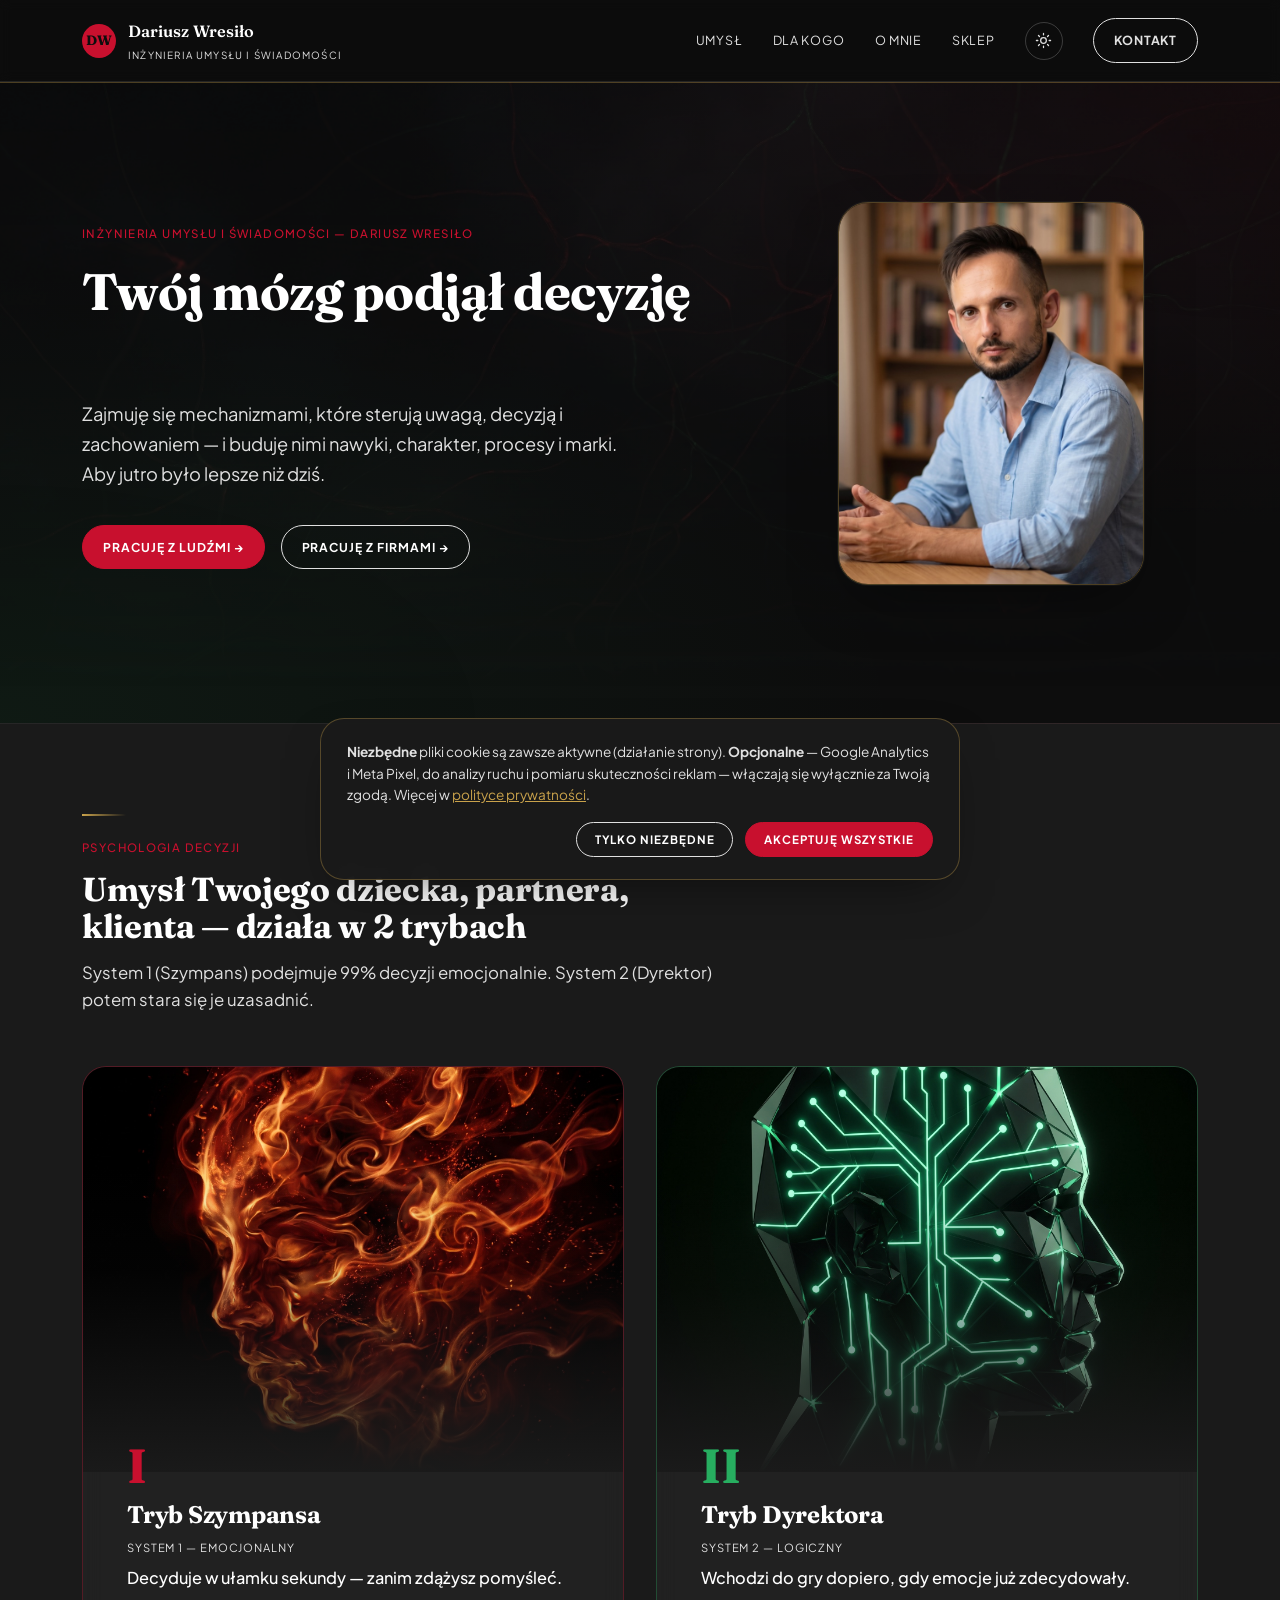
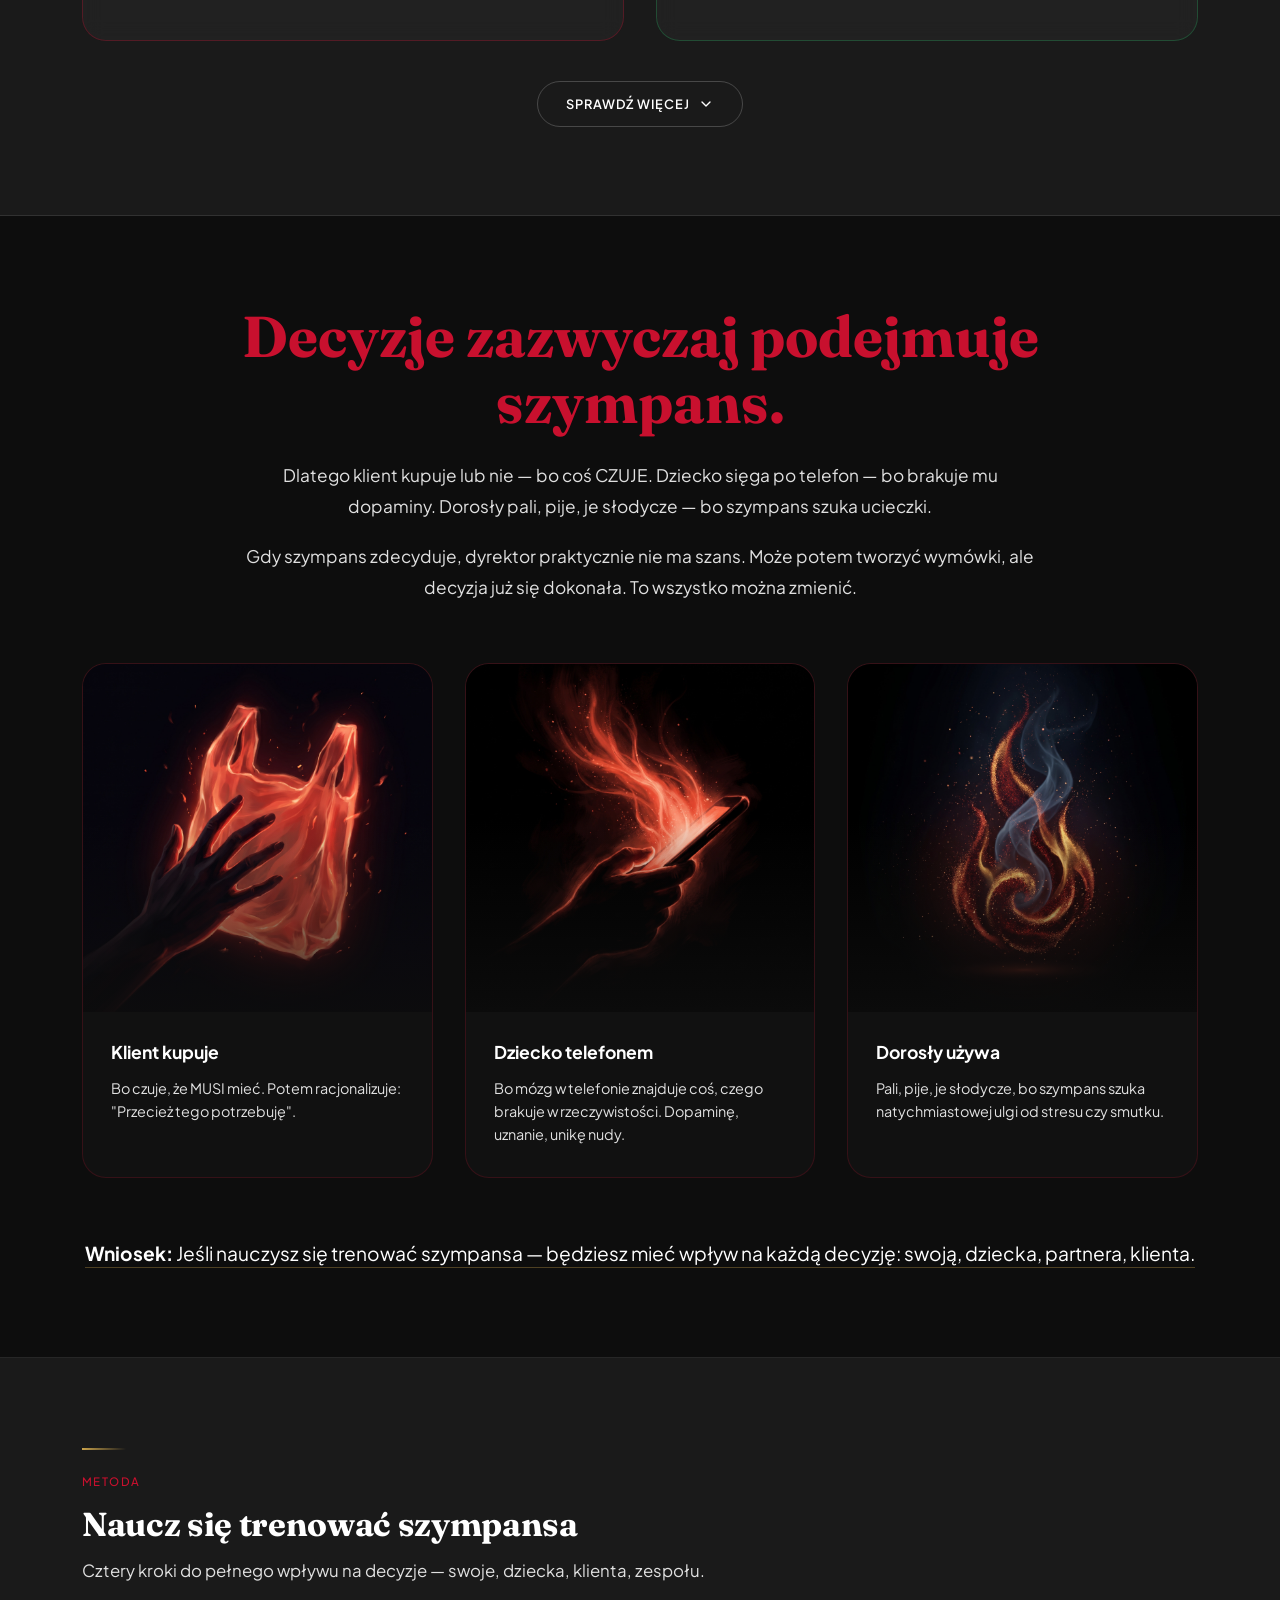
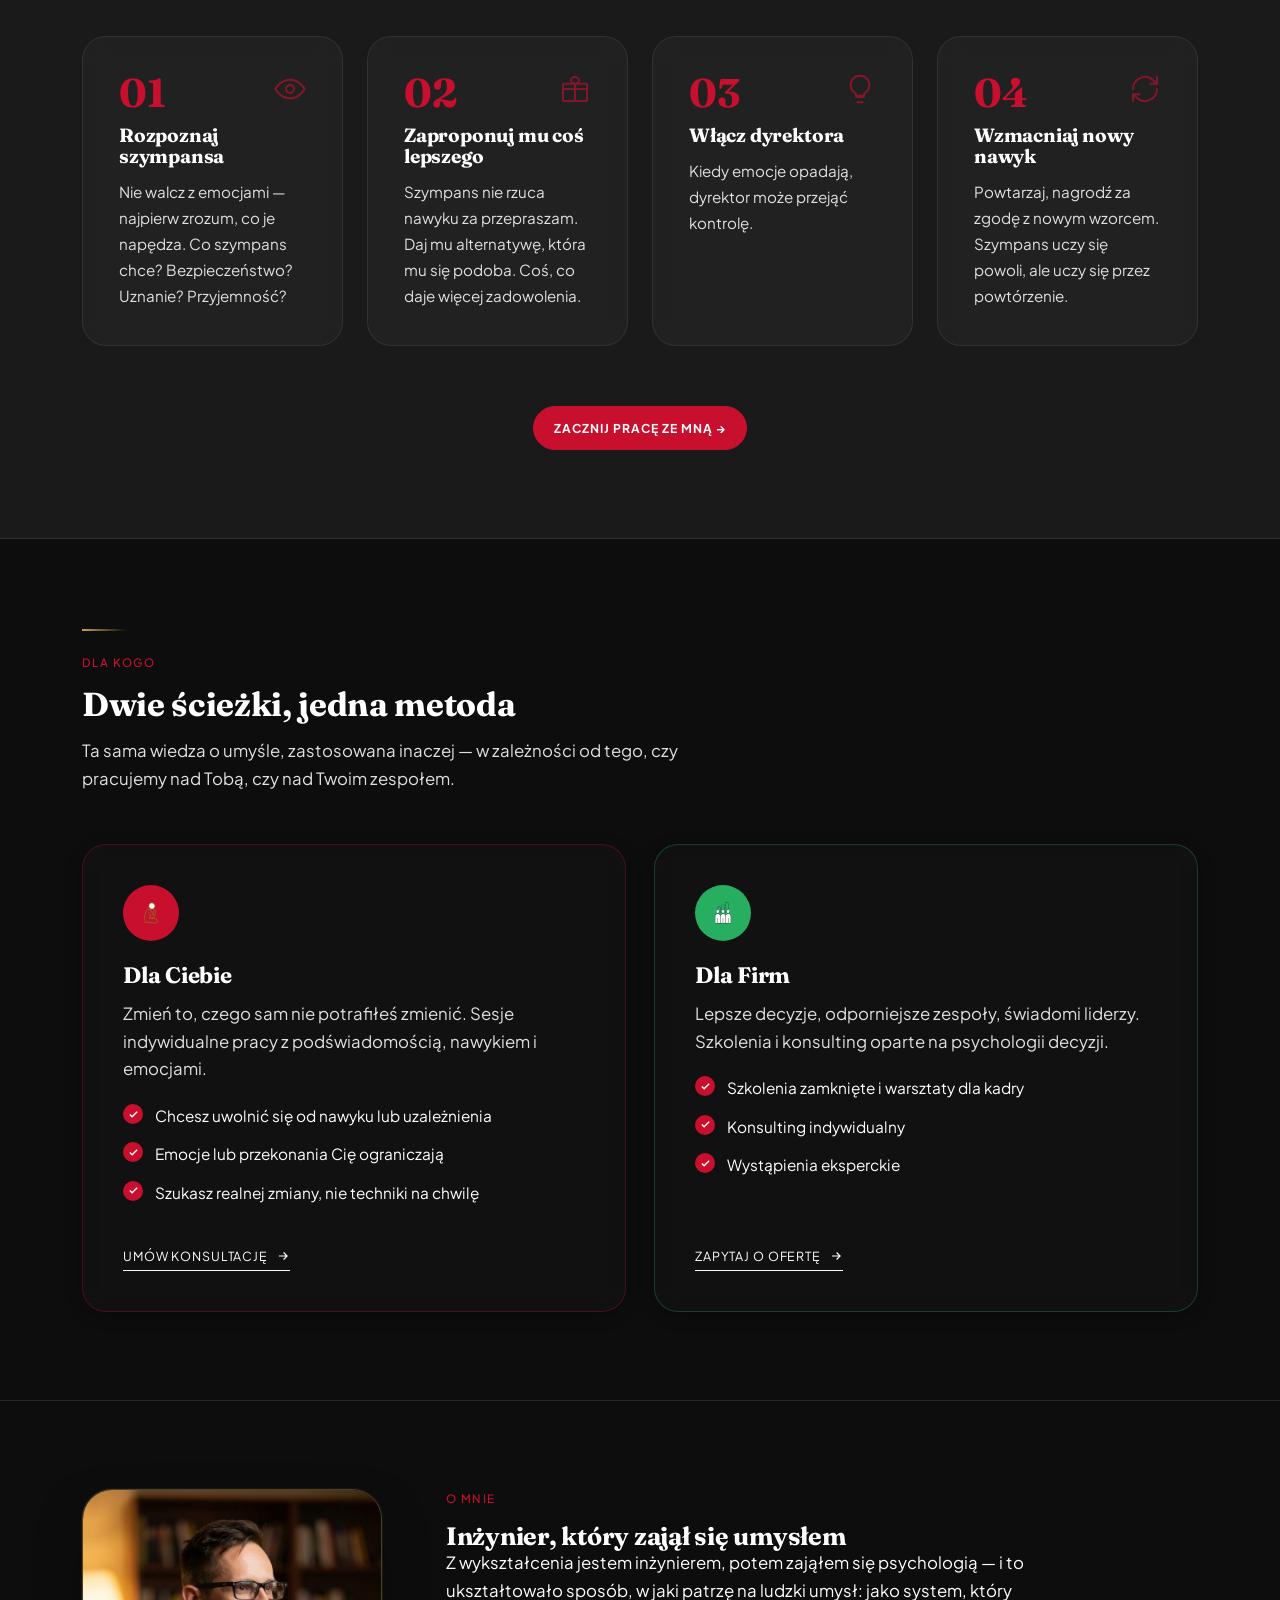
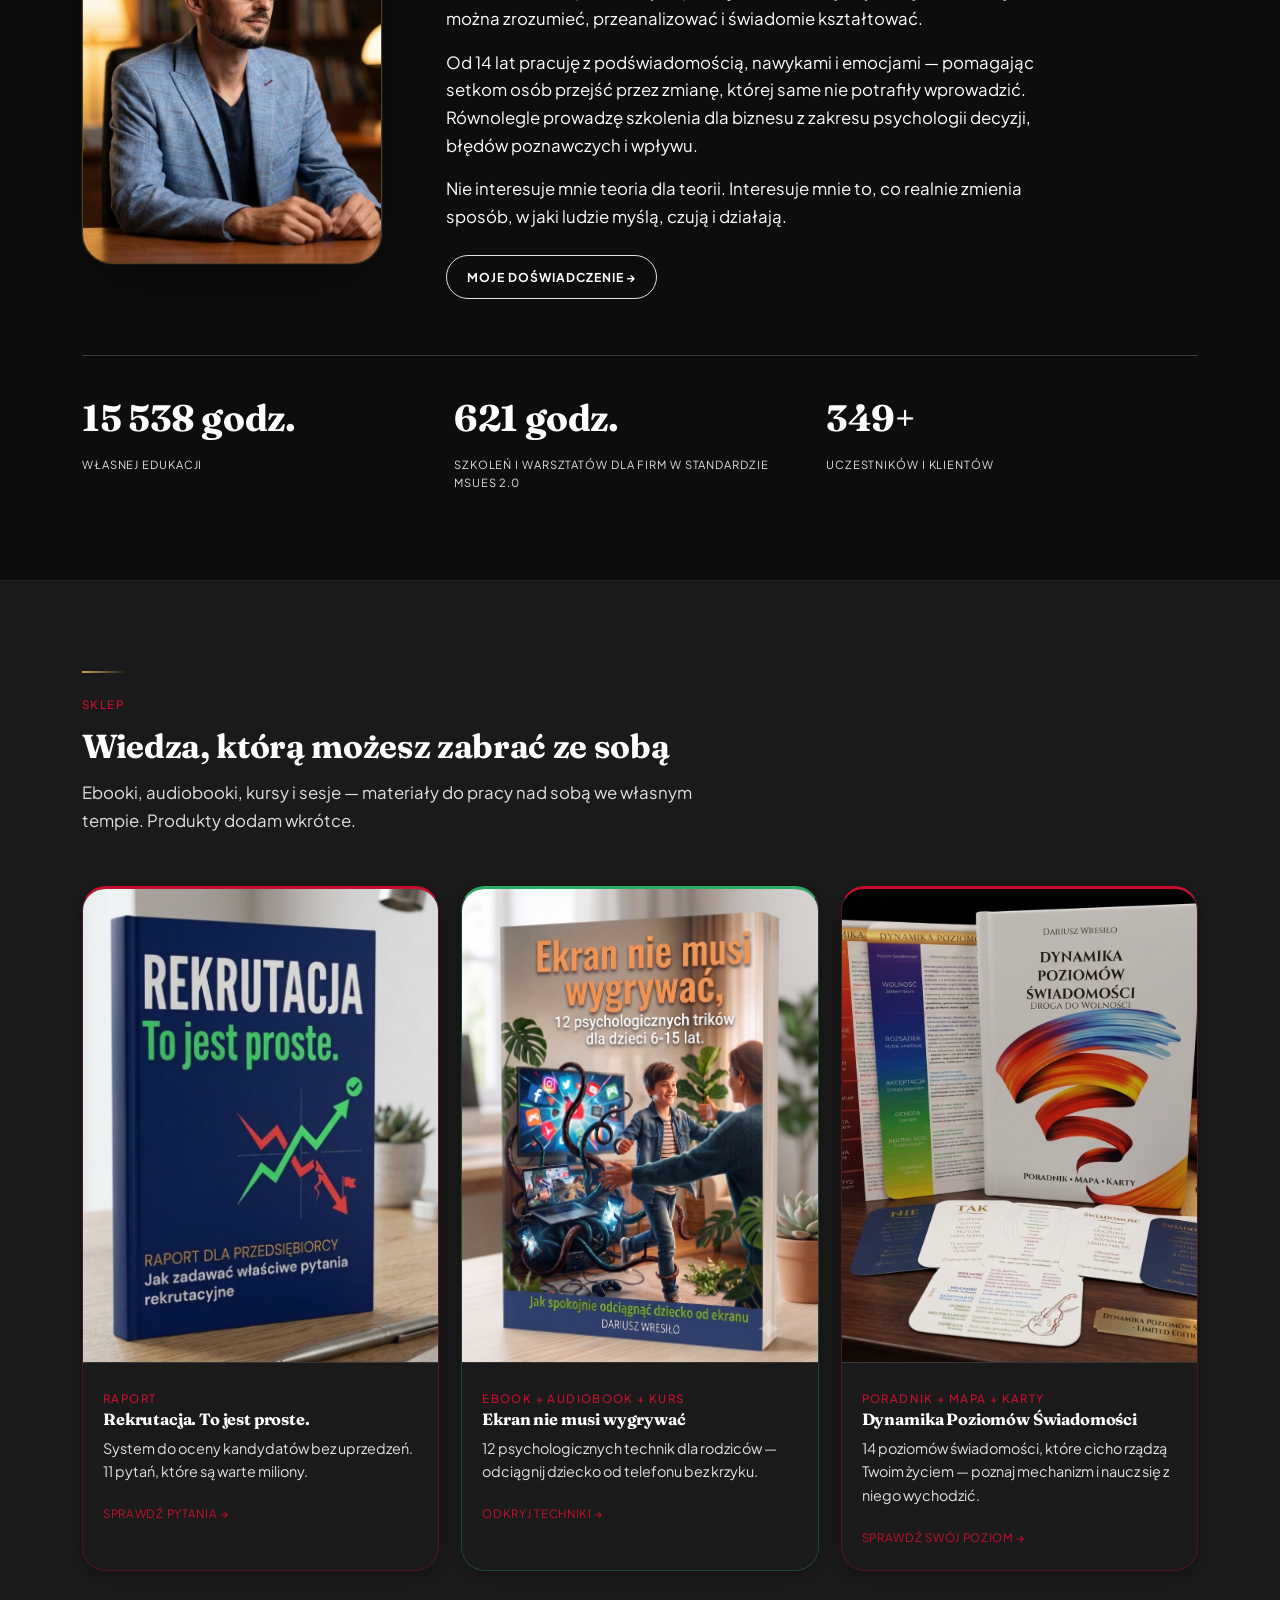
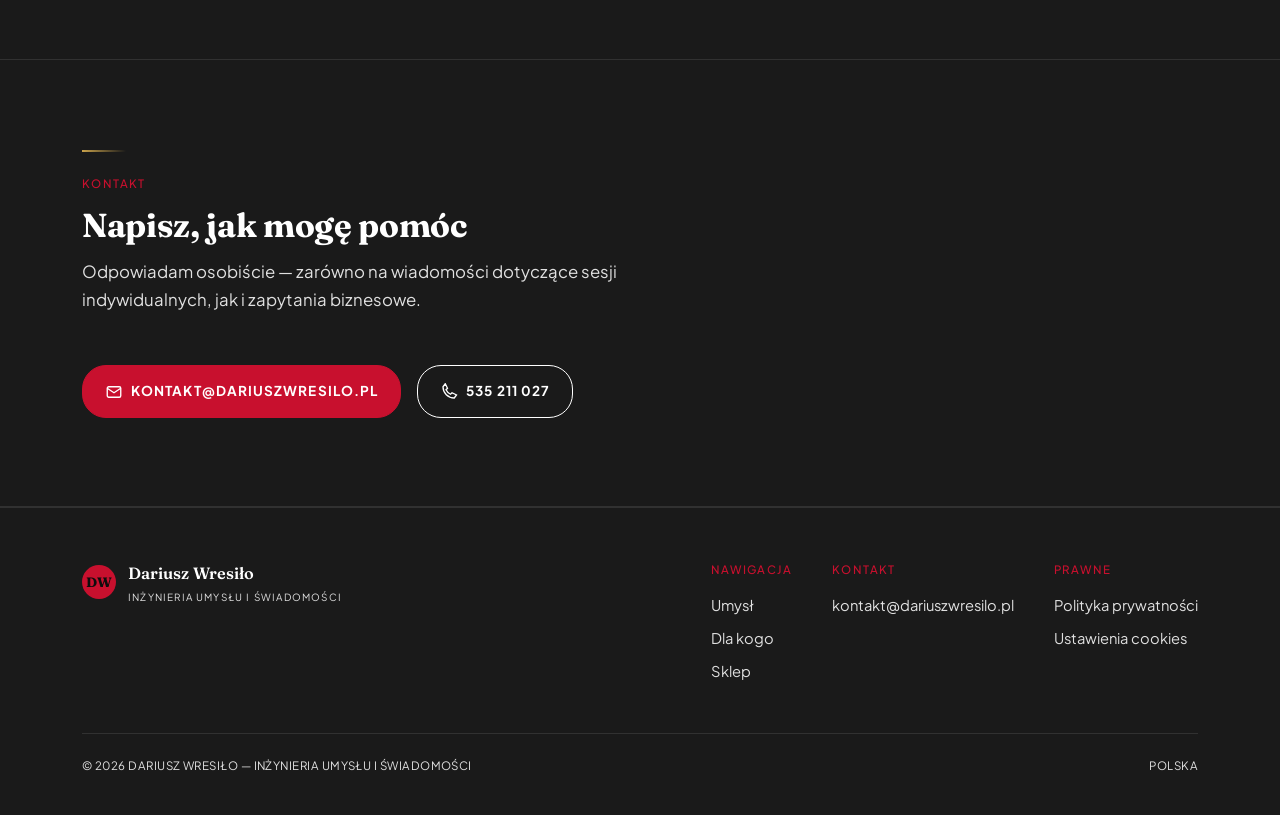
==== commit 57f29541: "Dodaj granularny baner cookies, Meta Pixel i rozszerz Google Analytics na wszystkie strony Baner coo" ====
--- a/index.html
+++ b/index.html
@@ -843,6 +843,7 @@
         <div class="footer-col">
           <span class="eyebrow">Prawne</span>
           <a href="polityka-prywatnosci.html">Polityka prywatności</a>
+          <a href="#" class="cookie-settings-link">Ustawienia cookies</a>
         </div>
       </div>
     </div>
@@ -853,12 +854,12 @@
   </div>
 </footer>
 
-<div class="cookie-banner" id="cookieBanner" role="dialog" aria-live="polite" aria-label="Zgoda na pliki cookies">
+<div class="cookie-banner" id="cookieBanner" role="dialog" aria-live="polite" aria-label="Ustawienia plików cookie">
   <div class="cookie-banner-inner">
-    <p>Używam plików cookie do analizy ruchu na stronie (Google Analytics). Możesz zaakceptować lub odrzucić — nie wpływa to na dostępność treści. Więcej w <a href="polityka-prywatnosci.html">polityce prywatności</a>.</p>
+    <p><strong>Niezbędne</strong> pliki cookie są zawsze aktywne (działanie strony). <strong>Opcjonalne</strong> — Google Analytics i Meta Pixel, do analizy ruchu i pomiaru skuteczności reklam — włączają się wyłącznie za Twoją zgodą. Więcej w <a href="polityka-prywatnosci.html">polityce prywatności</a>.</p>
     <div class="cookie-banner-actions">
-      <button type="button" class="btn btn-outline" id="cookieDecline">Odrzuć</button>
-      <button type="button" class="btn btn-brass" id="cookieAccept">Akceptuję</button>
+      <button type="button" class="btn btn-outline" id="cookieNecessaryOnly">Tylko niezbędne</button>
+      <button type="button" class="btn btn-brass" id="cookieAcceptAll">Akceptuję wszystkie</button>
     </div>
   </div>
 </div>
@@ -926,21 +927,44 @@
   else { rootEl.setAttribute('data-theme','light'); localStorage.setItem('theme','light'); }
 });
 
-/* ---------- COOKIE CONSENT ---------- */
+/* ---------- COOKIE CONSENT (niezbędne / opcjonalne) ---------- */
 const cookieBanner = document.getElementById('cookieBanner');
 const cookieConsent = localStorage.getItem('cookie_consent');
+
+function loadMetaPixel(){
+  if(window.fbq) return;
+  var pixelId = '2106886550205962';
+  !function(f,b,e,v,n,t,s){if(f.fbq)return;n=f.fbq=function(){n.callMethod?
+  n.callMethod.apply(n,arguments):n.queue.push(arguments)};if(!f._fbq)f._fbq=n;
+  n.push=n;n.loaded=!0;n.version='2.0';n.queue=[];t=b.createElement(e);t.async=!0;
+  t.src=v;s=b.getElementsByTagName(e)[0];s.parentNode.insertBefore(t,s)}(window,
+  document,'script','https://connect.facebook.net/en_US/fbevents.js');
+  fbq('init', pixelId);
+  fbq('track', 'PageView');
+}
+
+function grantOptionalCookies(){
+  gtag('consent', 'update', { 'analytics_storage': 'granted' });
+  loadMetaPixel();
+}
+
 if(!cookieConsent){
   setTimeout(()=>{ cookieBanner.classList.add('is-visible'); }, 800);
-}
-document.getElementById('cookieAccept').addEventListener('click', ()=>{
+} else if(cookieConsent === 'granted'){
+  grantOptionalCookies();
+}
+document.getElementById('cookieAcceptAll').addEventListener('click', ()=>{
   localStorage.setItem('cookie_consent', 'granted');
-  gtag('consent', 'update', { 'analytics_storage': 'granted' });
+  grantOptionalCookies();
   cookieBanner.classList.remove('is-visible');
 });
-document.getElementById('cookieDecline').addEventListener('click', ()=>{
+document.getElementById('cookieNecessaryOnly').addEventListener('click', ()=>{
   localStorage.setItem('cookie_consent', 'denied');
   cookieBanner.classList.remove('is-visible');
 });
+document.querySelectorAll('.cookie-settings-link').forEach(function(link){
+  link.addEventListener('click', function(e){ e.preventDefault(); cookieBanner.classList.add('is-visible'); });
+});
 </script>
 
 </body>
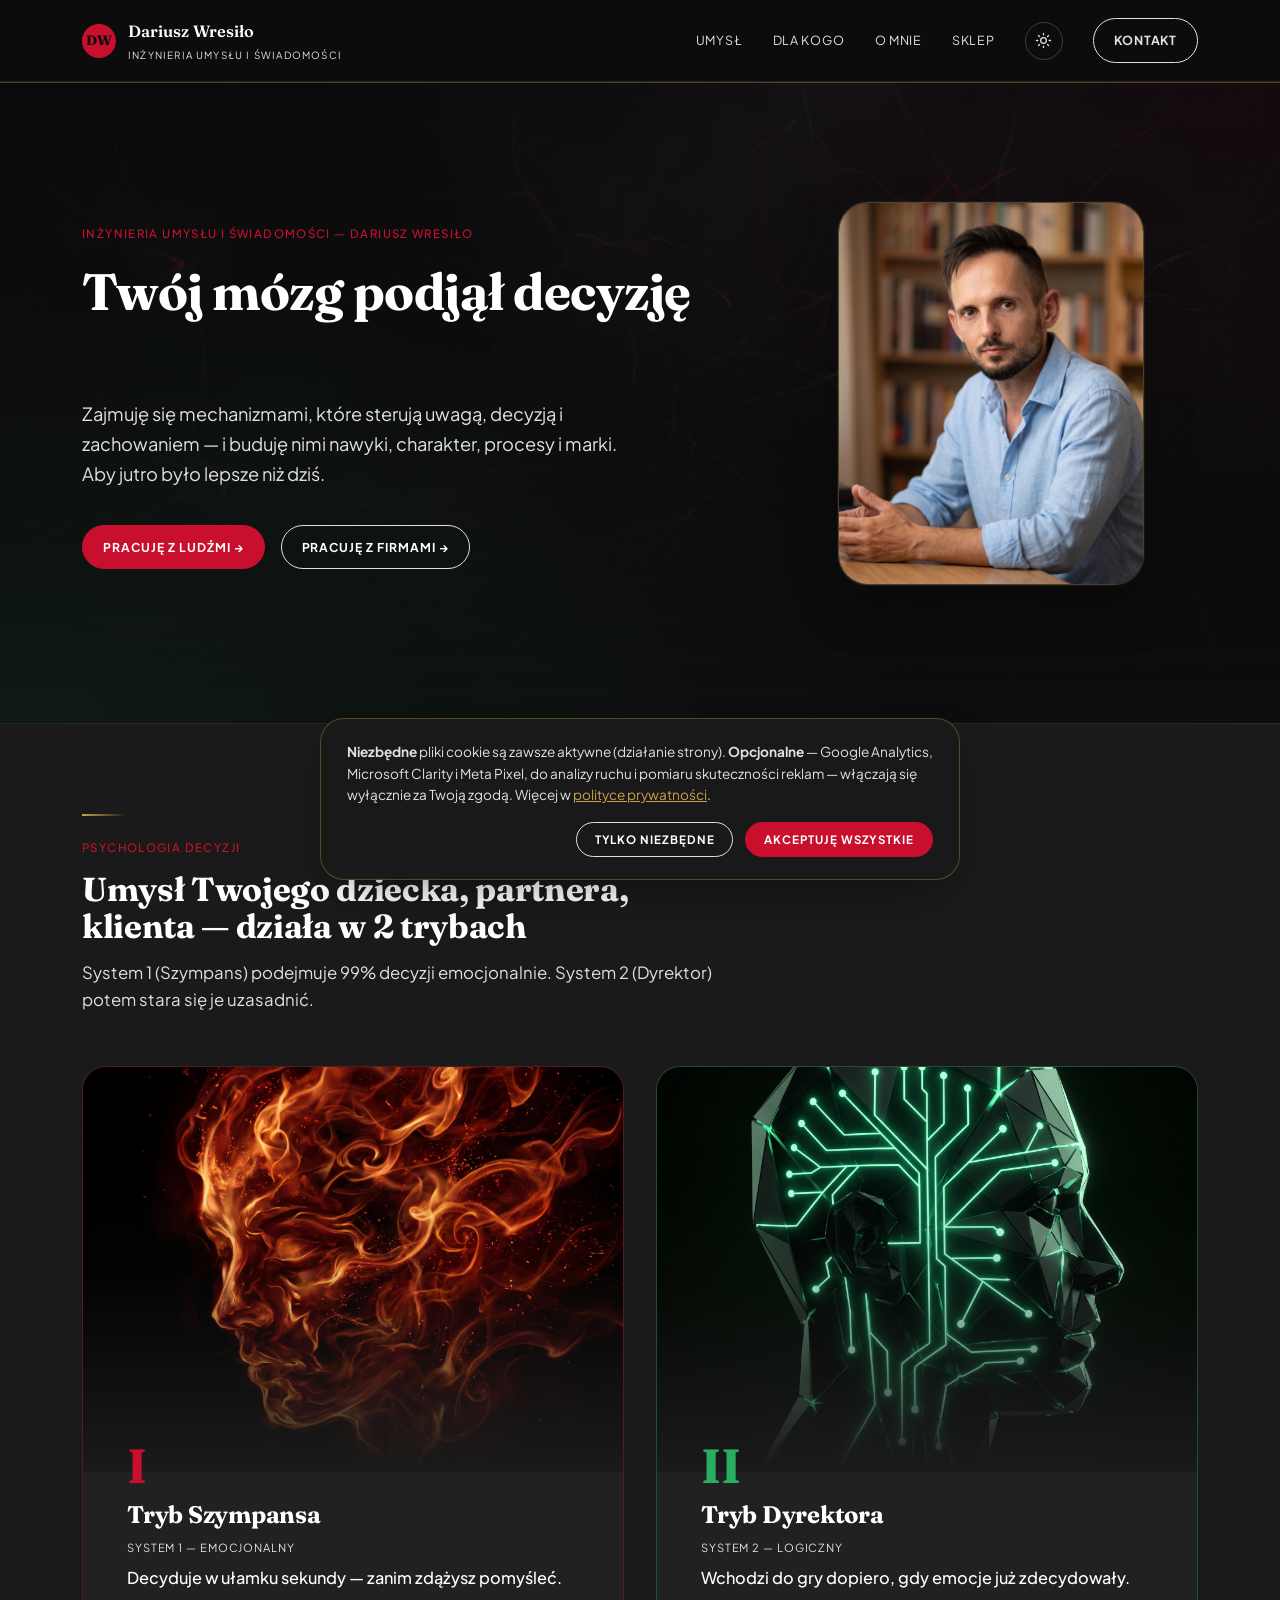
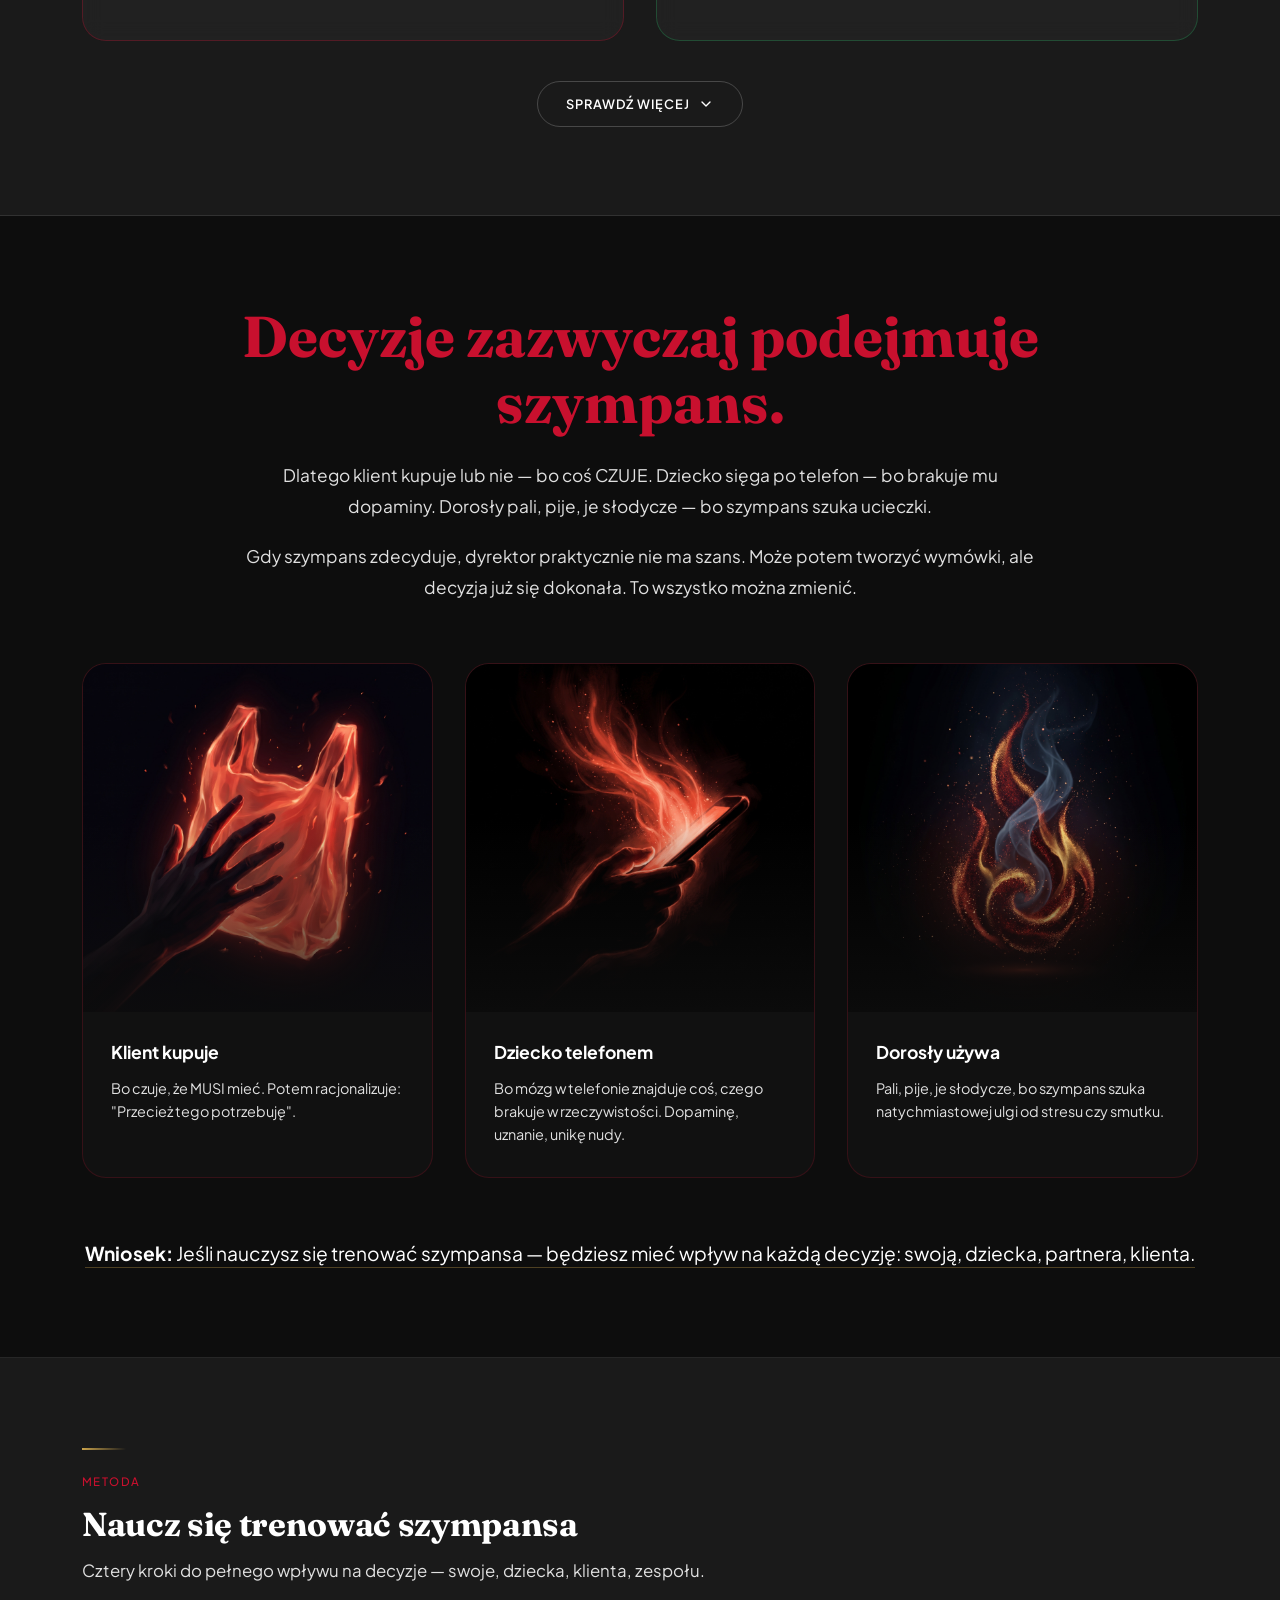
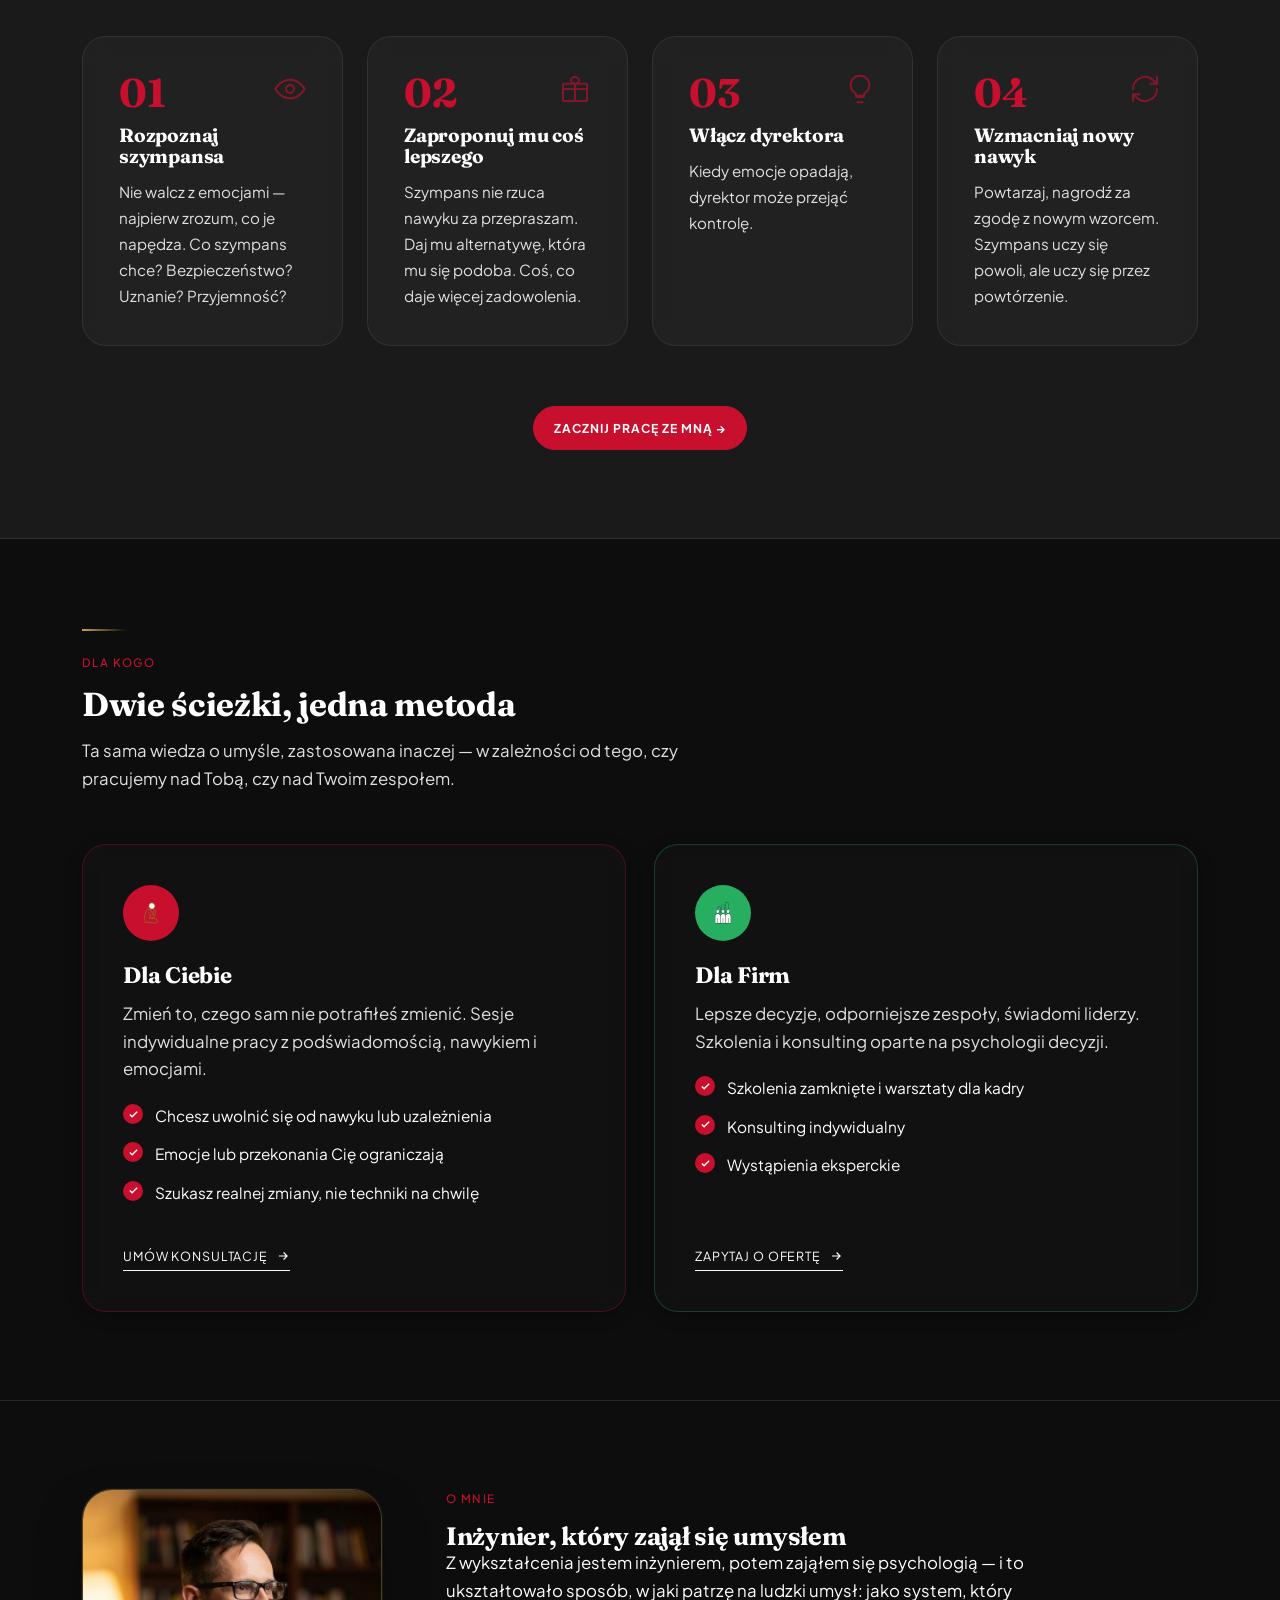
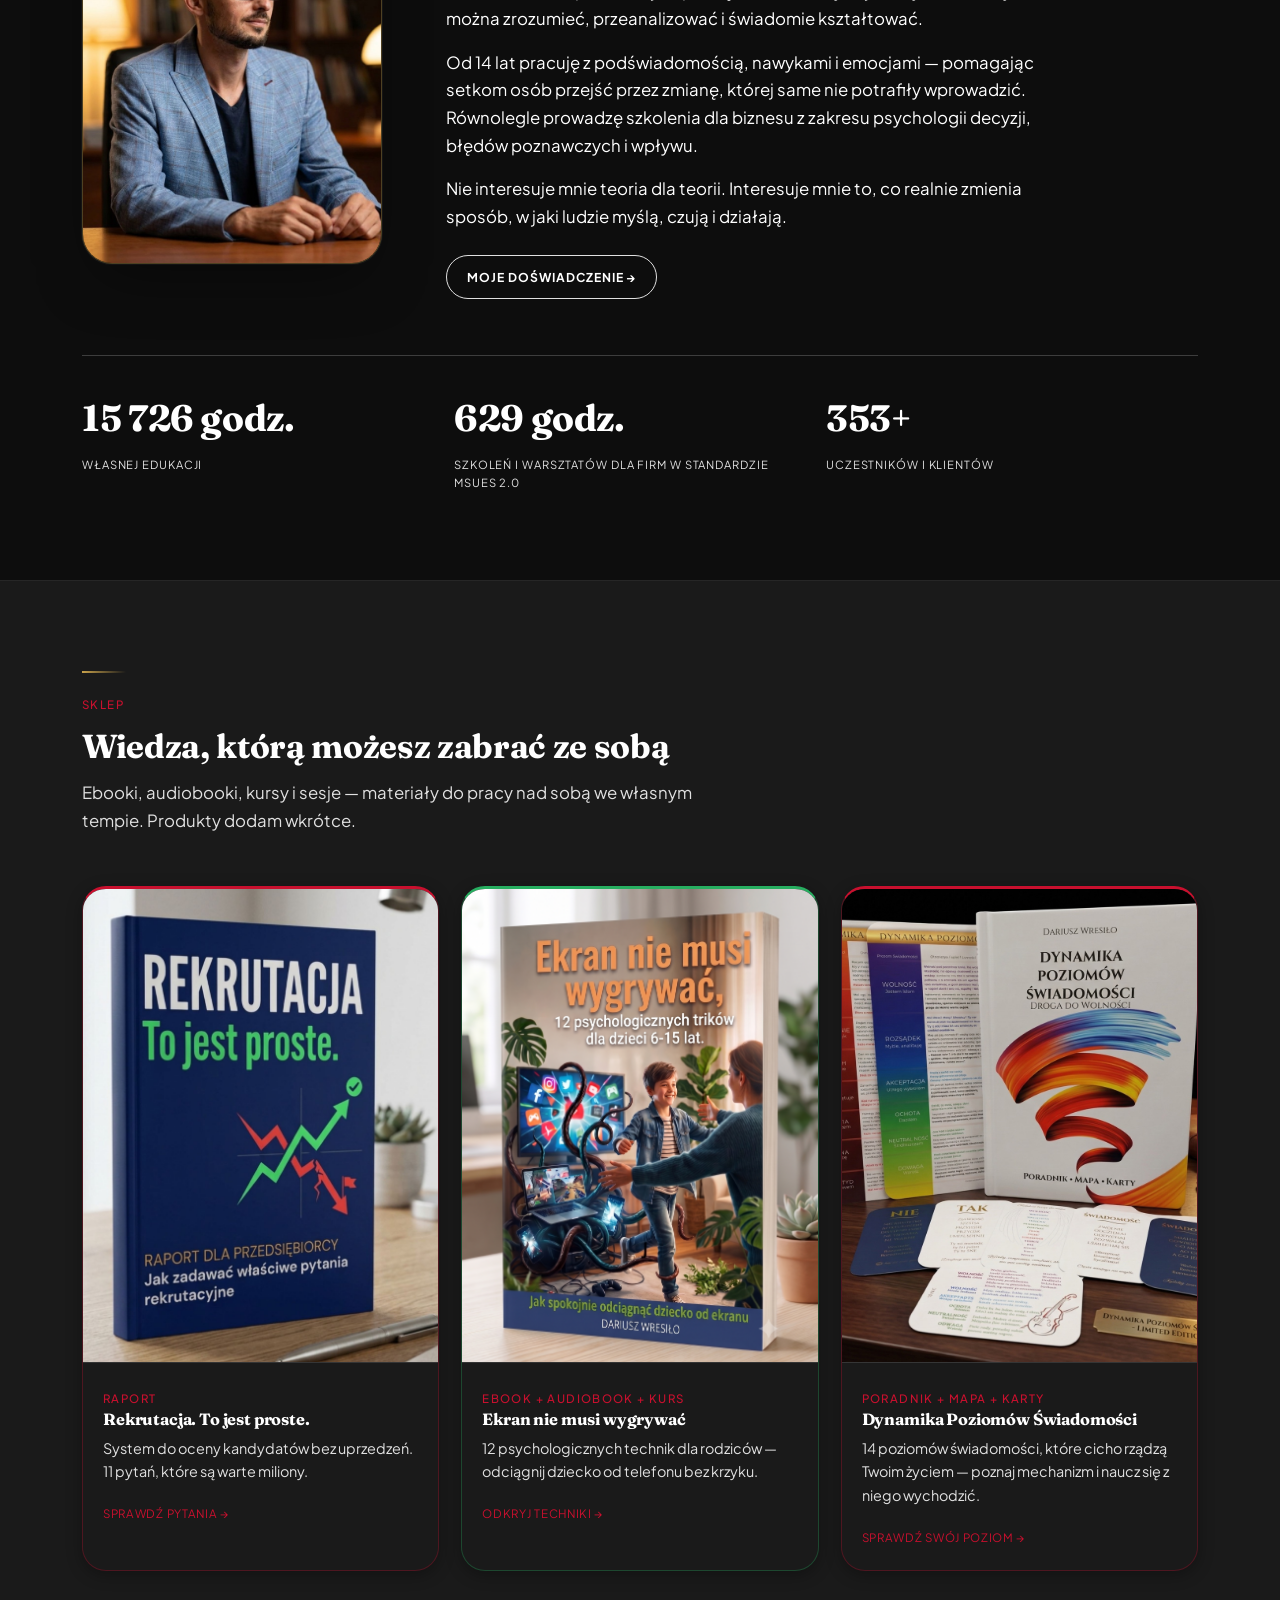
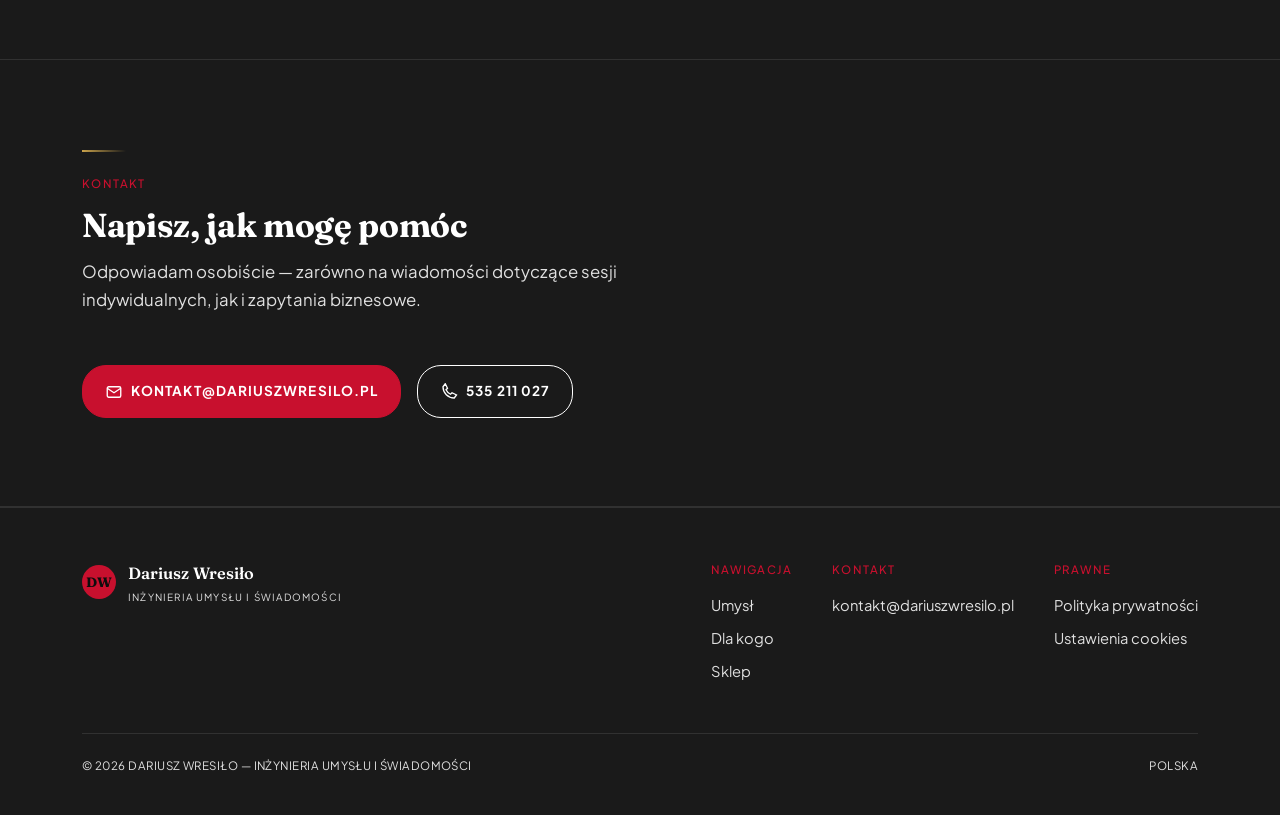
==== commit b904919b: "Dodaj Microsoft Clarity na całej stronie, zgodnie z banerem zgody na cookies; zaktualizuj polityki p" ====
--- a/index.html
+++ b/index.html
@@ -856,7 +856,7 @@
 
 <div class="cookie-banner" id="cookieBanner" role="dialog" aria-live="polite" aria-label="Ustawienia plików cookie">
   <div class="cookie-banner-inner">
-    <p><strong>Niezbędne</strong> pliki cookie są zawsze aktywne (działanie strony). <strong>Opcjonalne</strong> — Google Analytics i Meta Pixel, do analizy ruchu i pomiaru skuteczności reklam — włączają się wyłącznie za Twoją zgodą. Więcej w <a href="polityka-prywatnosci.html">polityce prywatności</a>.</p>
+    <p><strong>Niezbędne</strong> pliki cookie są zawsze aktywne (działanie strony). <strong>Opcjonalne</strong> — Google Analytics, Microsoft Clarity i Meta Pixel, do analizy ruchu i pomiaru skuteczności reklam — włączają się wyłącznie za Twoją zgodą. Więcej w <a href="polityka-prywatnosci.html">polityce prywatności</a>.</p>
     <div class="cookie-banner-actions">
       <button type="button" class="btn btn-outline" id="cookieNecessaryOnly">Tylko niezbędne</button>
       <button type="button" class="btn btn-brass" id="cookieAcceptAll">Akceptuję wszystkie</button>
@@ -943,9 +943,19 @@
   fbq('track', 'PageView');
 }
 
+function loadClarity(){
+  if(window.clarity) return;
+  (function(c,l,a,r,i,t,y){
+    c[a]=c[a]||function(){(c[a].q=c[a].q||[]).push(arguments)};
+    t=l.createElement(r);t.async=1;t.src="https://www.clarity.ms/tag/"+i;
+    y=l.getElementsByTagName(r)[0];y.parentNode.insertBefore(t,y);
+  })(window, document, "clarity", "script", "z472dy9i2h");
+}
+
 function grantOptionalCookies(){
   gtag('consent', 'update', { 'analytics_storage': 'granted' });
   loadMetaPixel();
+  loadClarity();
 }
 
 if(!cookieConsent){
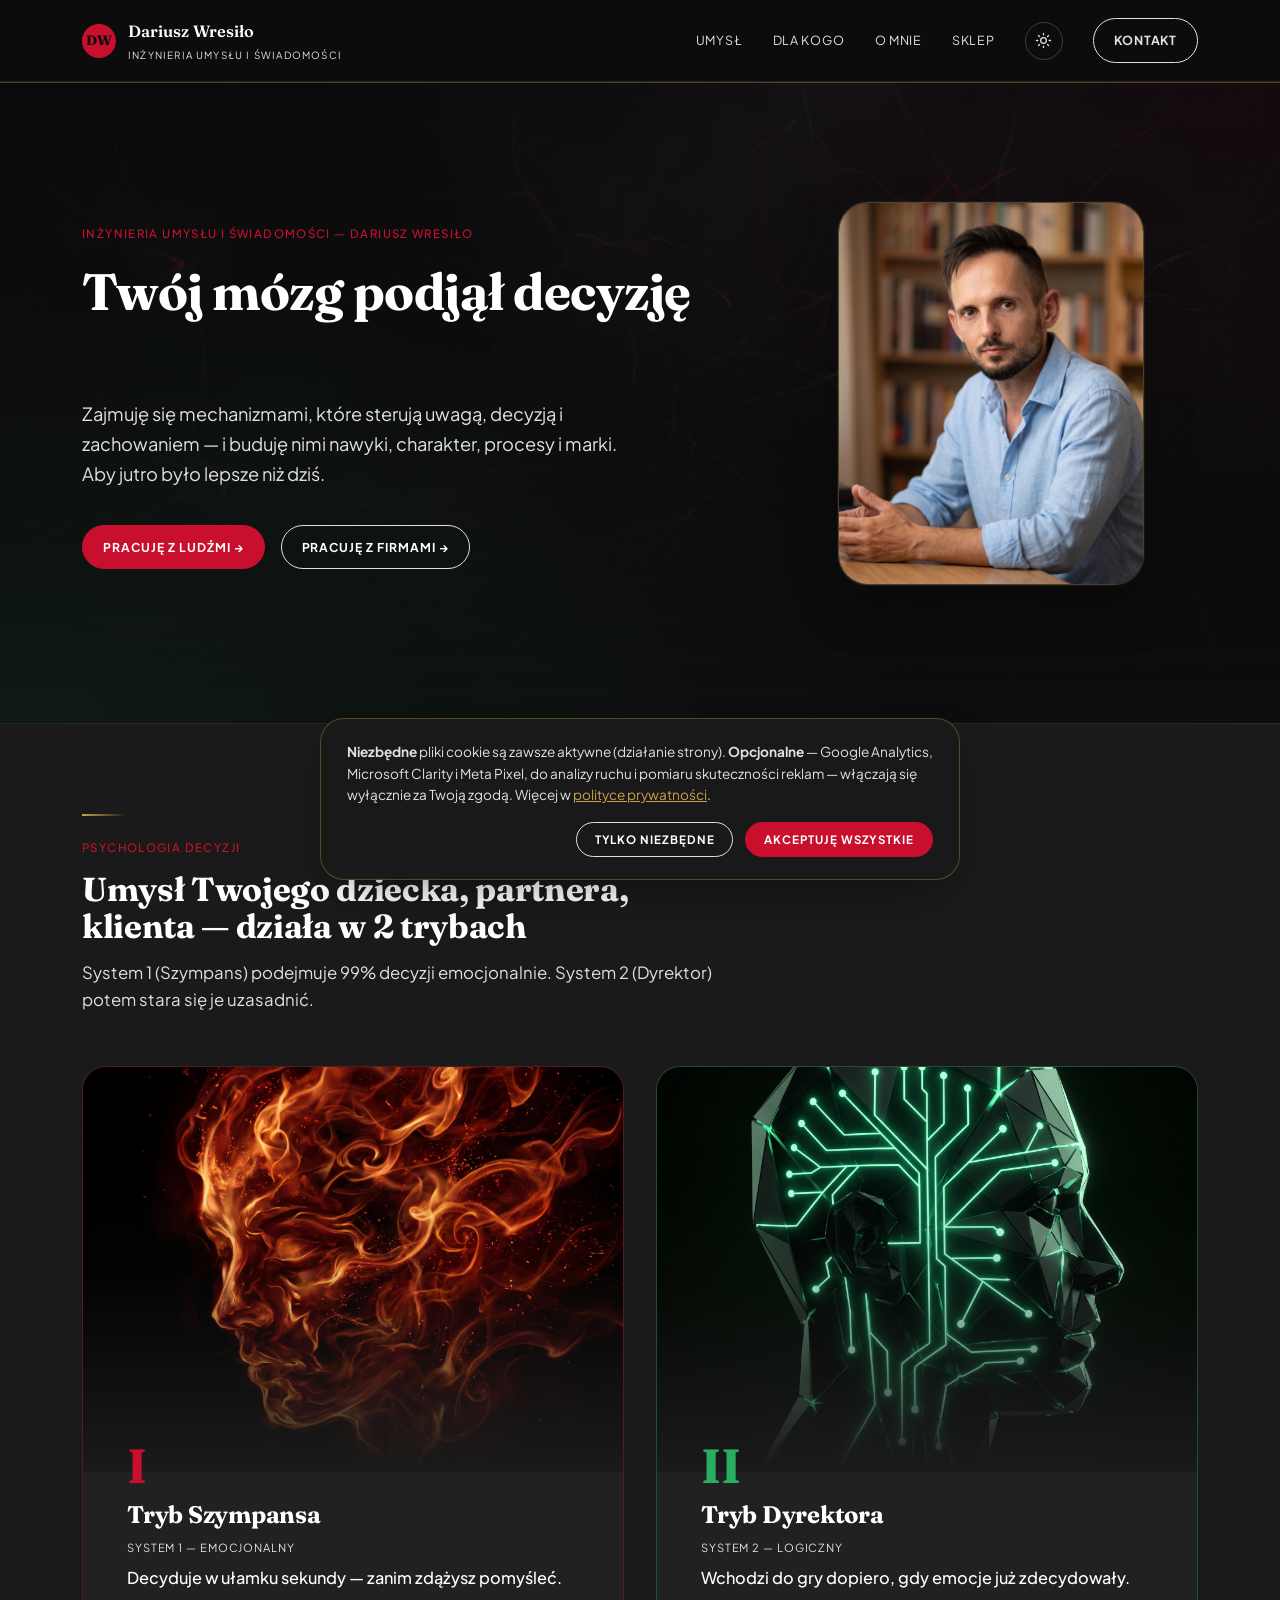
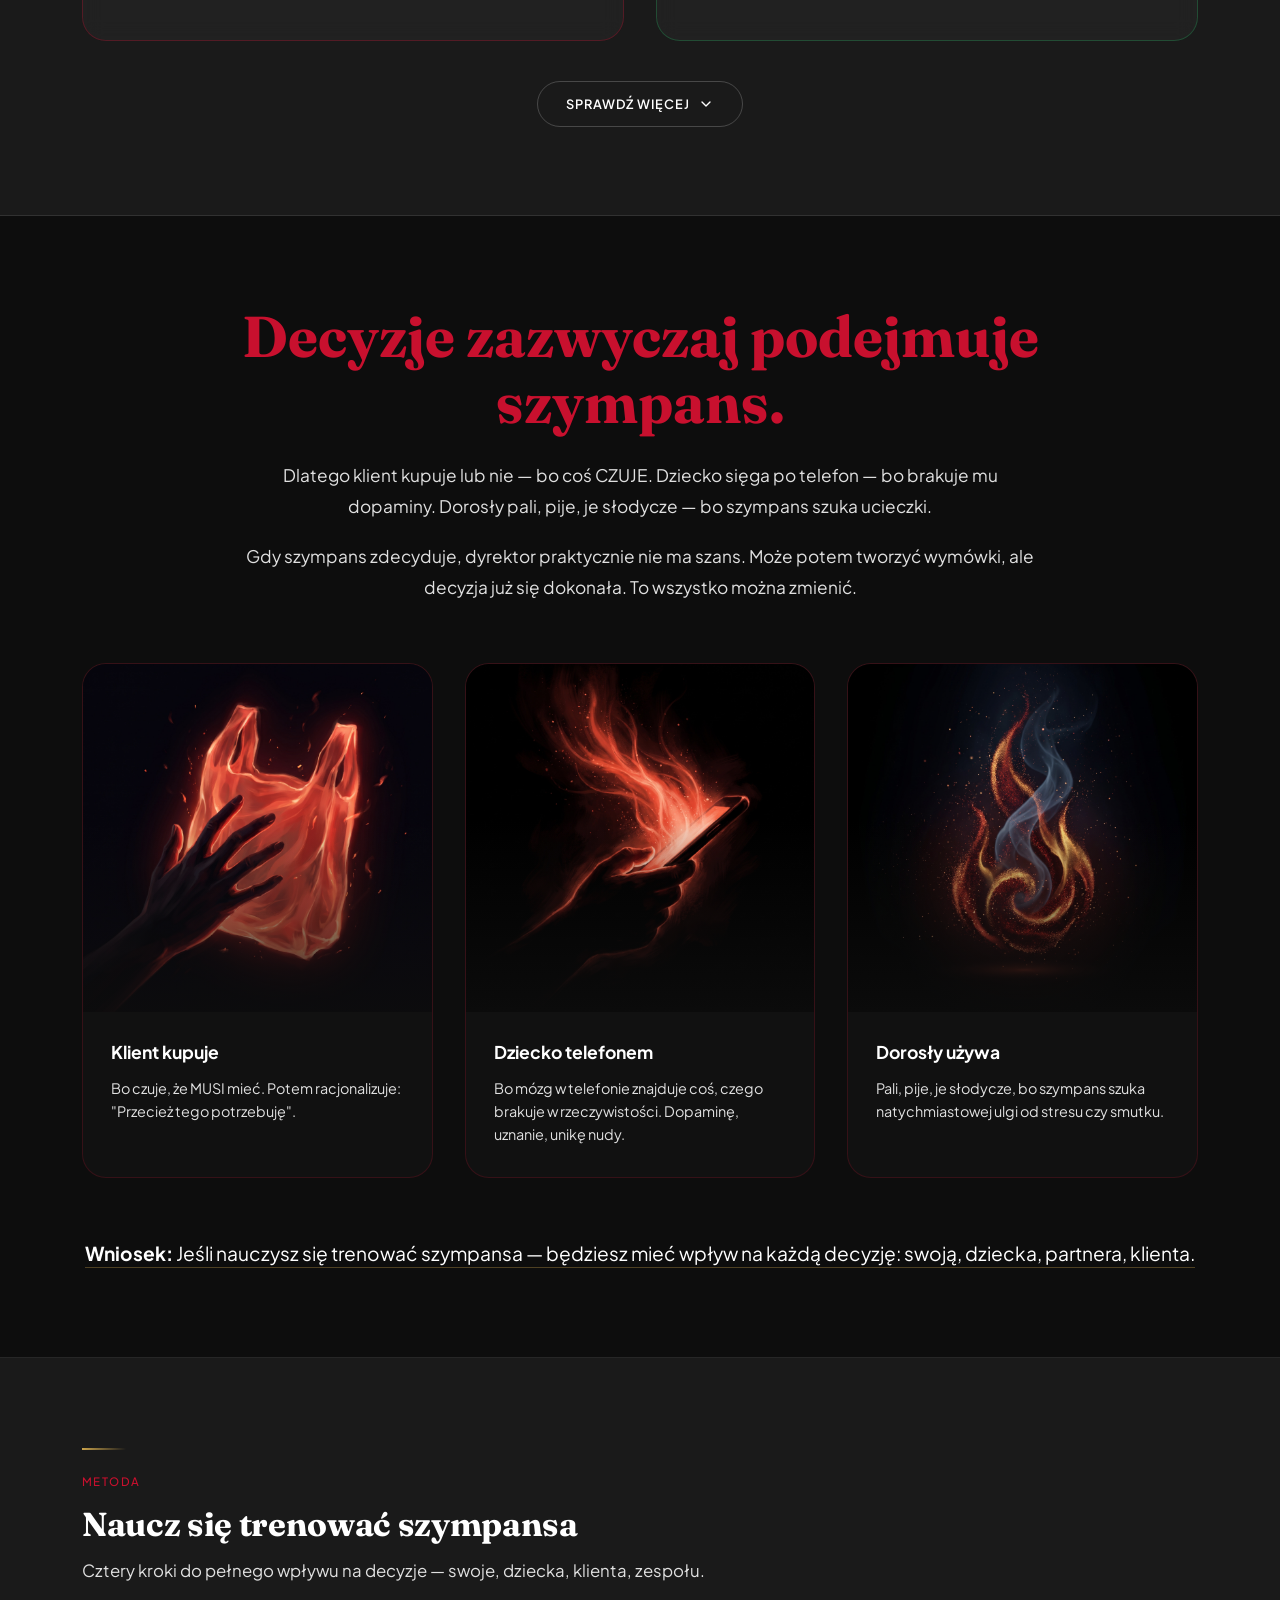
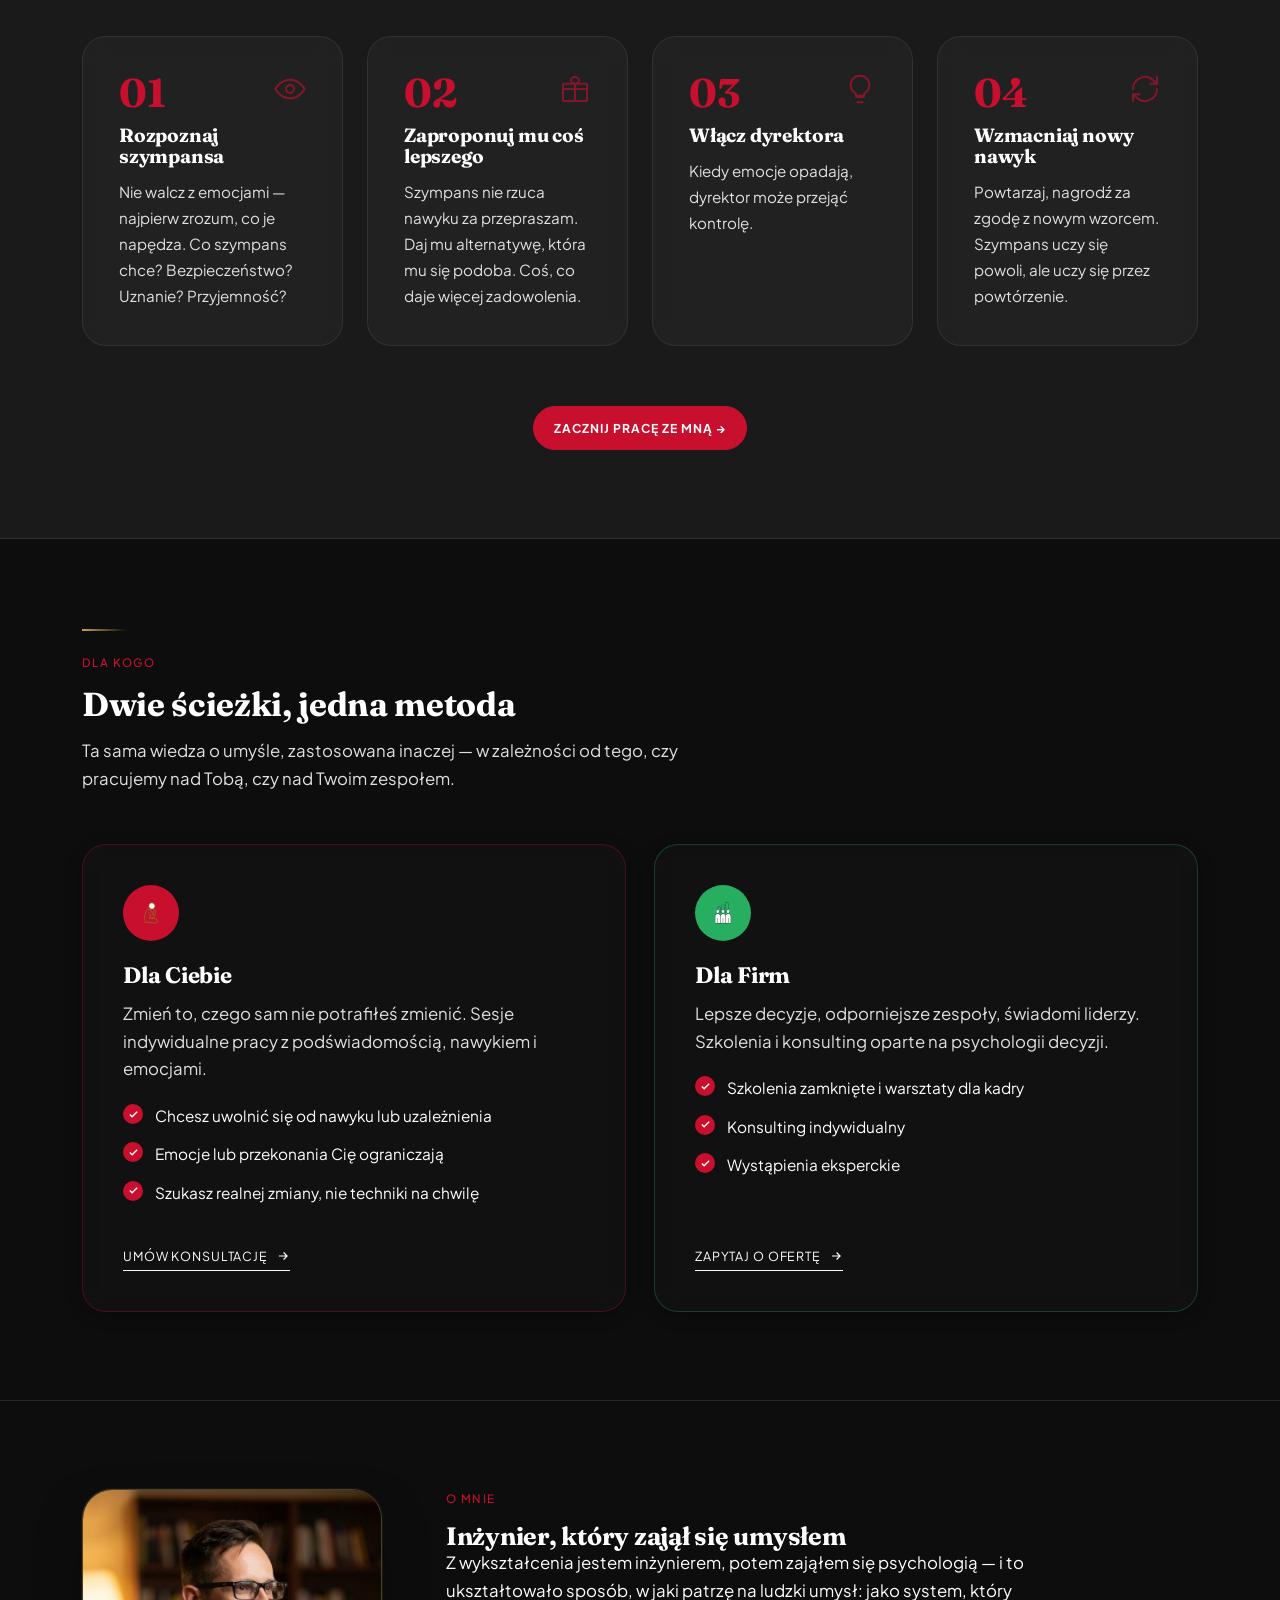
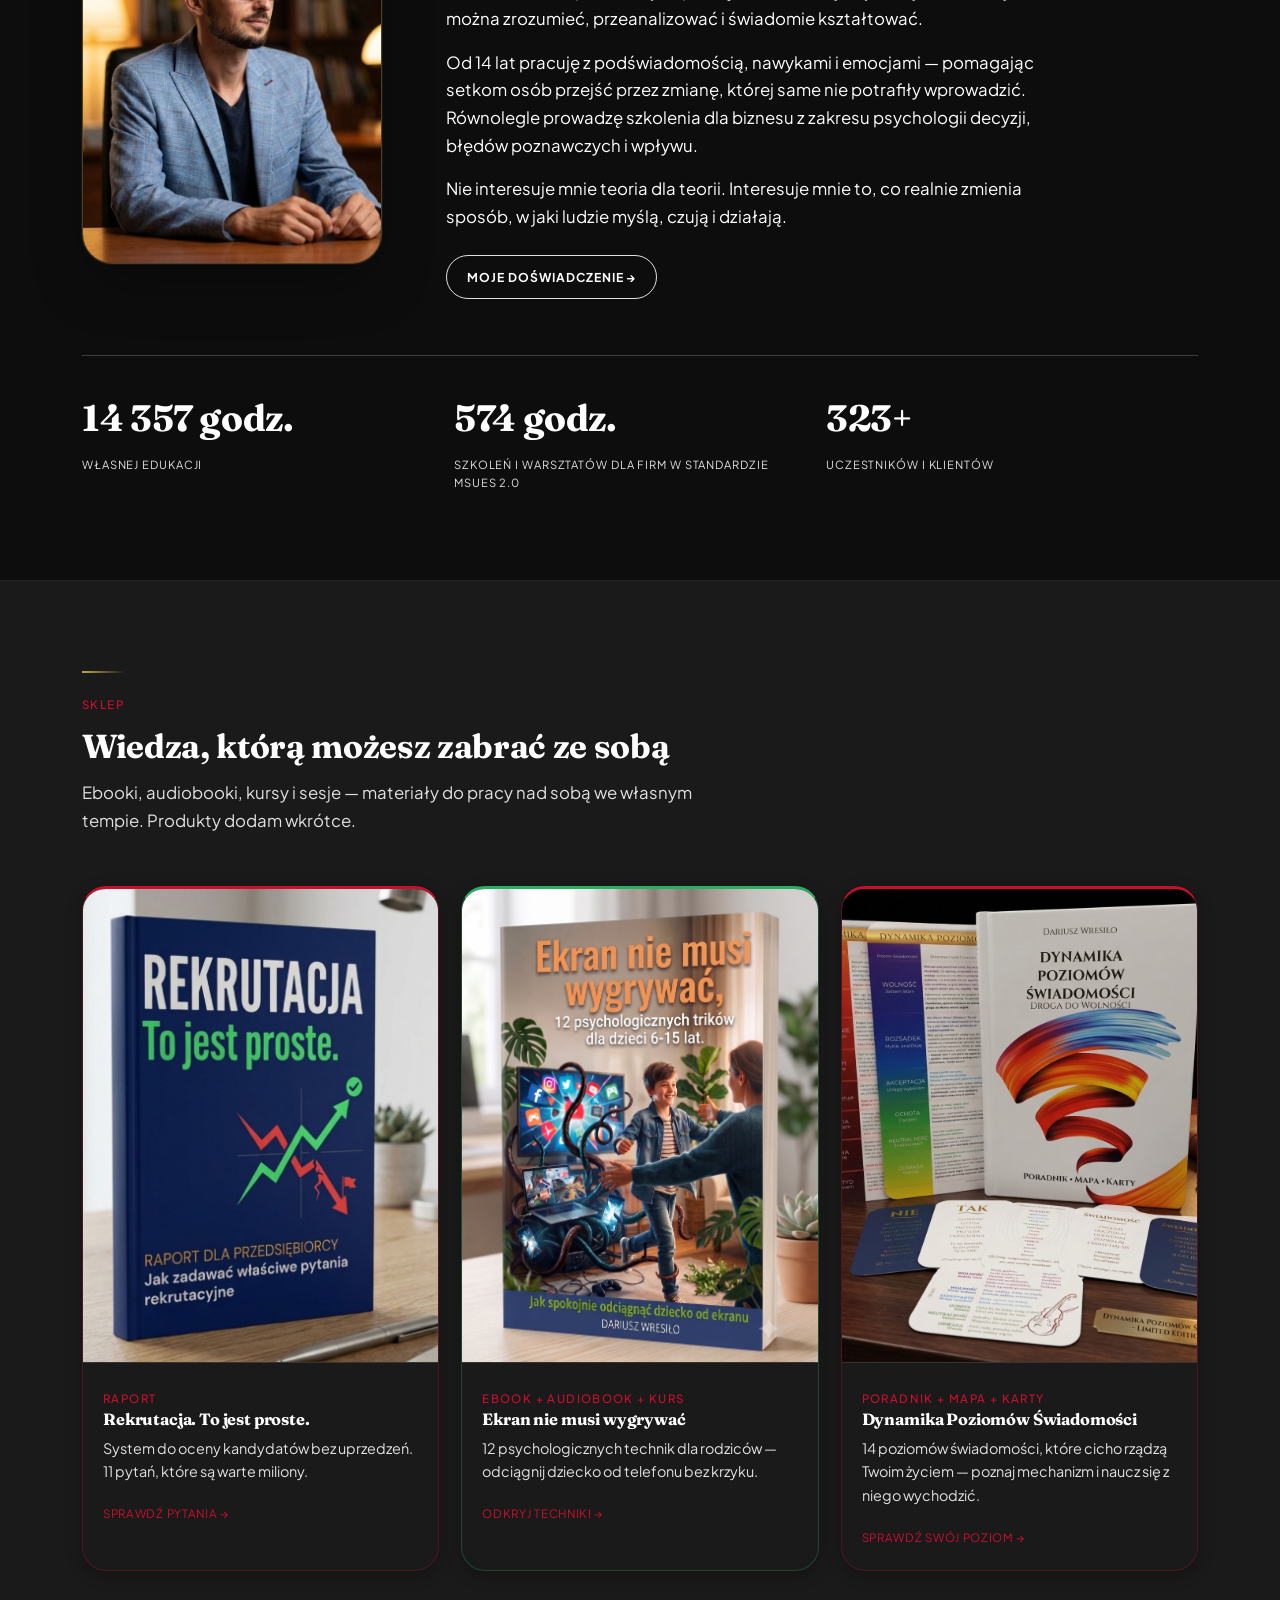
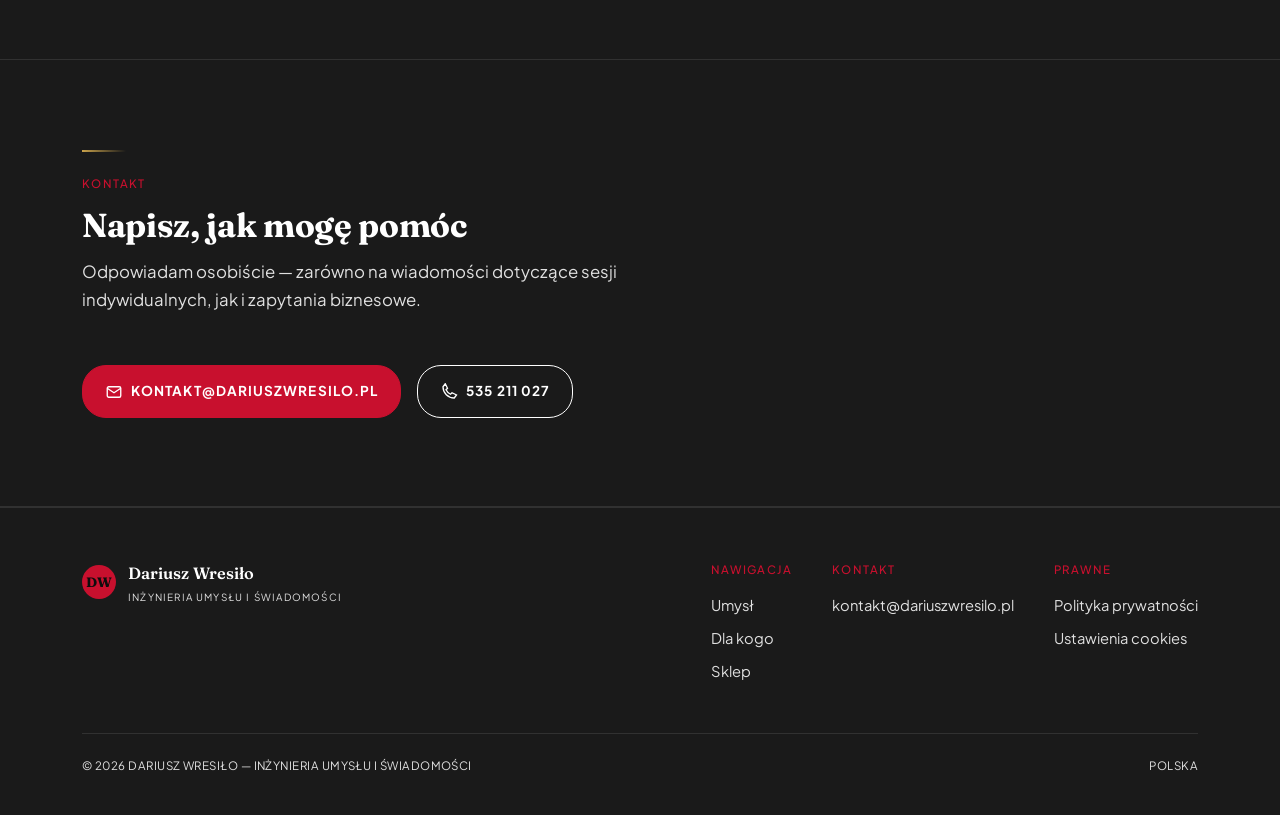
==== commit fbe7e977: "Popraw śledzenie konwersji: dodaj ViewContent i InitiateCheckout na wszystkich stronach, przekazuj U" ====
--- a/index.html
+++ b/index.html
@@ -941,6 +941,7 @@
   document,'script','https://connect.facebook.net/en_US/fbevents.js');
   fbq('init', pixelId);
   fbq('track', 'PageView');
+  fbq('track', 'ViewContent');
 }
 
 function loadClarity(){
@@ -977,5 +978,24 @@
 });
 </script>
 
+<script>
+(function(){
+  // przekazuje parametry UTM i fbclid z adresu strony do linków zakupowych (naffy.io),
+  // żeby panel sprzedaży widział, z jakiej reklamy przyszedł klient
+  var params = new URLSearchParams(window.location.search);
+  var keys = ['utm_source','utm_medium','utm_campaign','utm_content','utm_term','fbclid'];
+  var utm = new URLSearchParams();
+  keys.forEach(function(k){ var v = params.get(k); if(v) utm.set(k, v); });
+  if(!utm.toString()) return;
+  document.querySelectorAll('a[href*="naffy.io"]').forEach(function(link){
+    try{
+      var url = new URL(link.href);
+      utm.forEach(function(v,k){ url.searchParams.set(k, v); });
+      link.href = url.toString();
+    }catch(e){}
+  });
+})();
+</script>
+
 </body>
 </html>
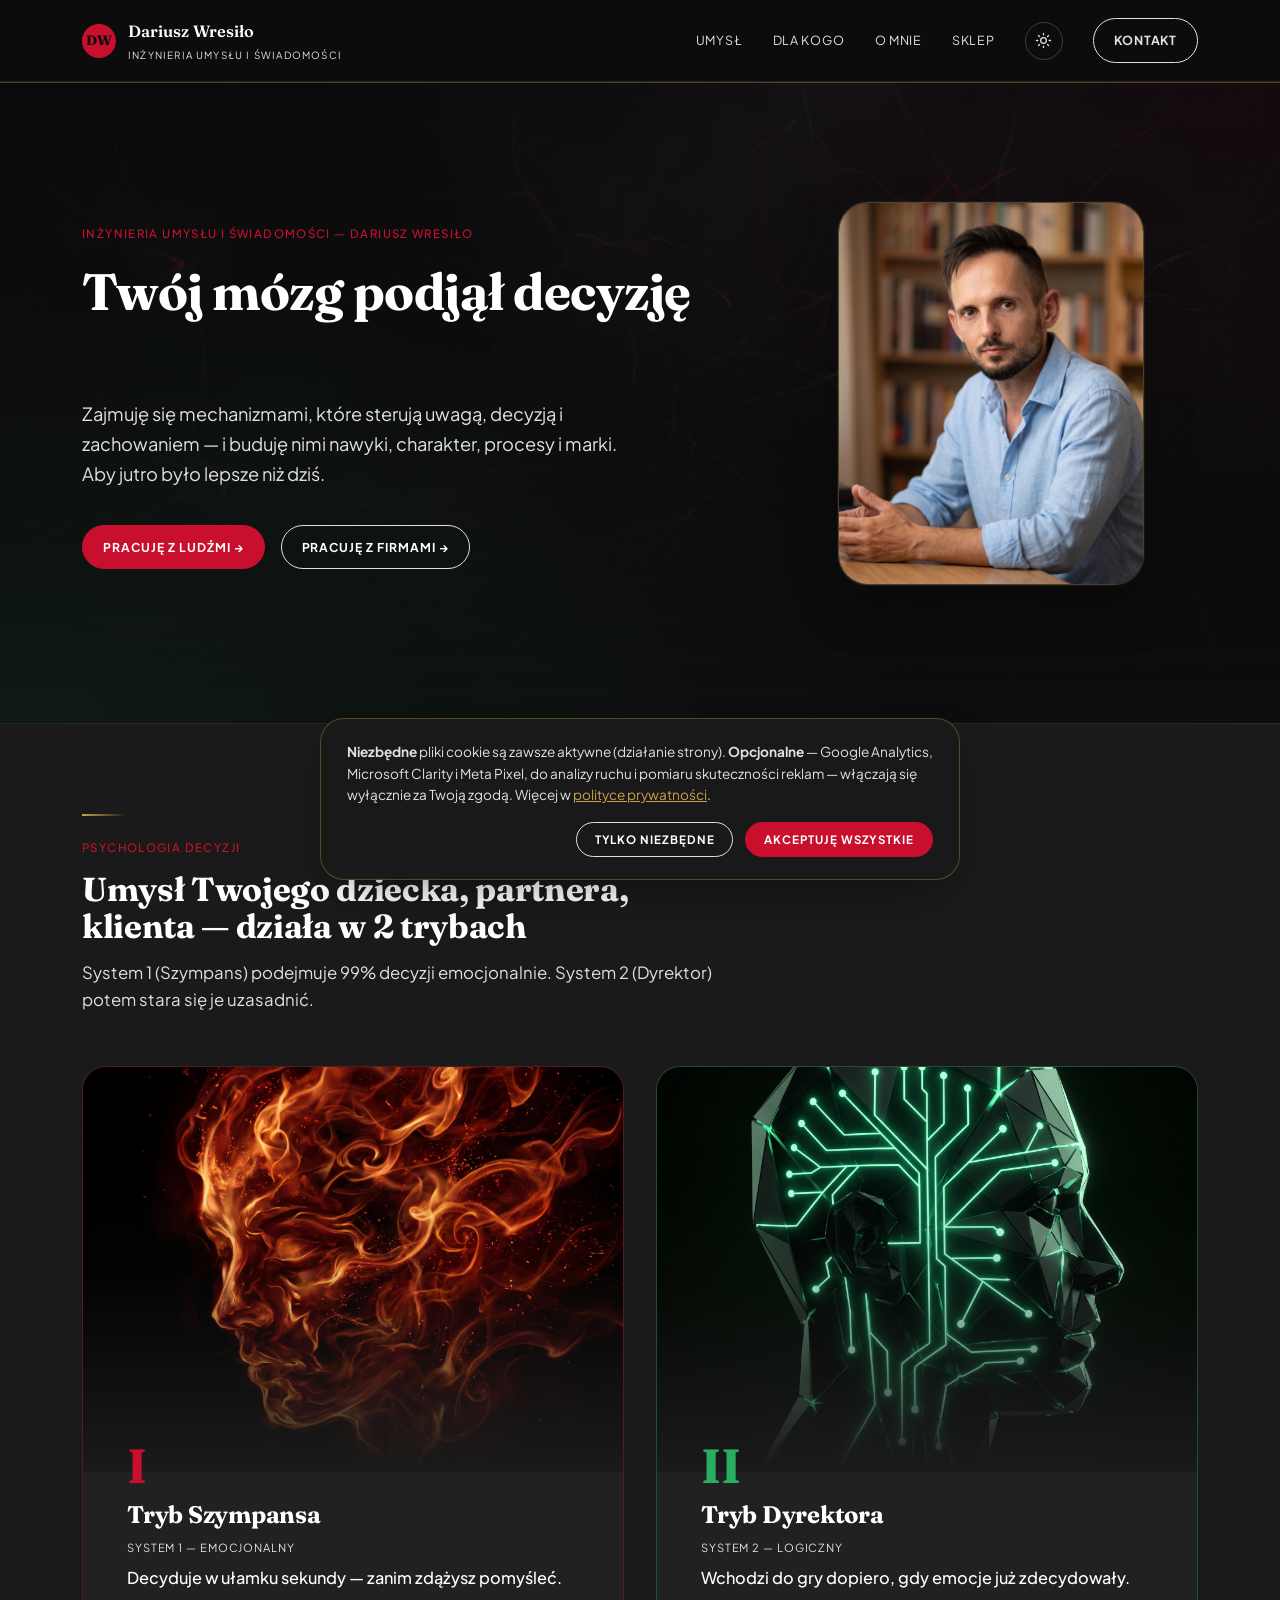
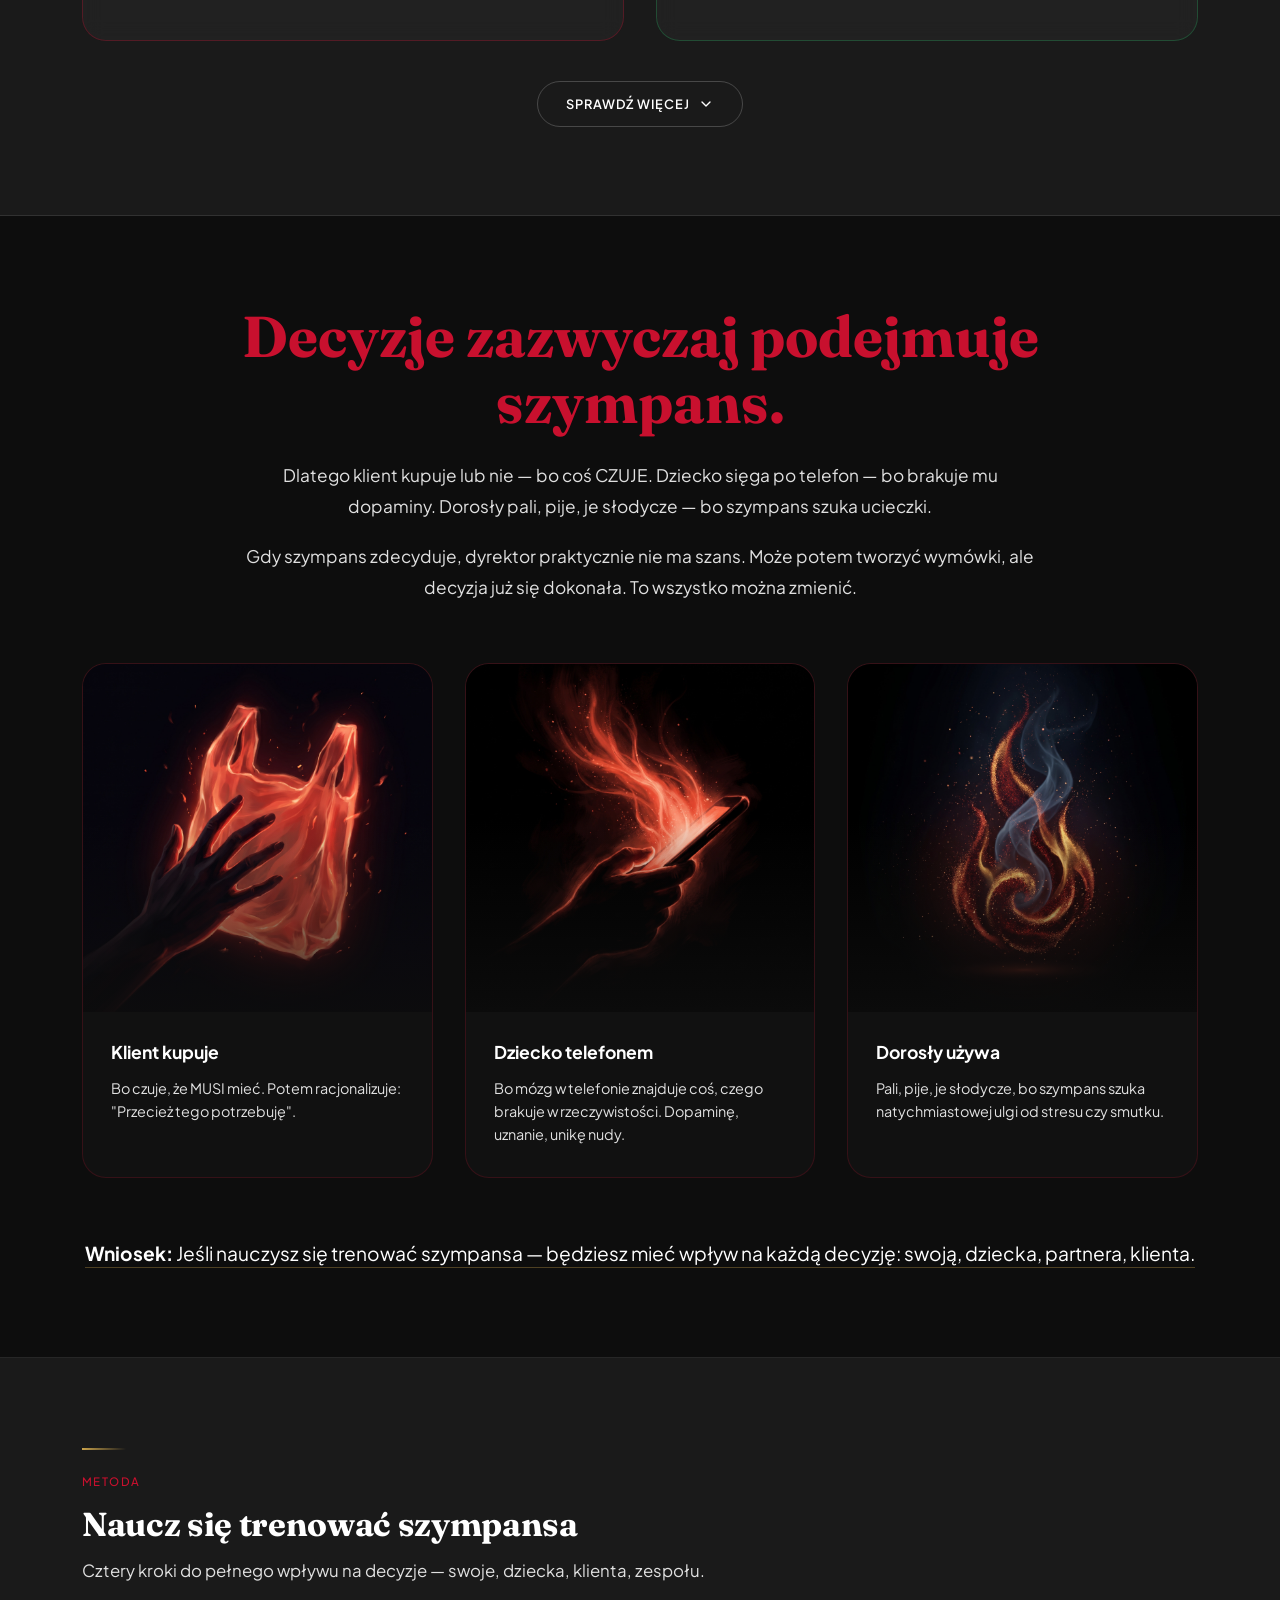
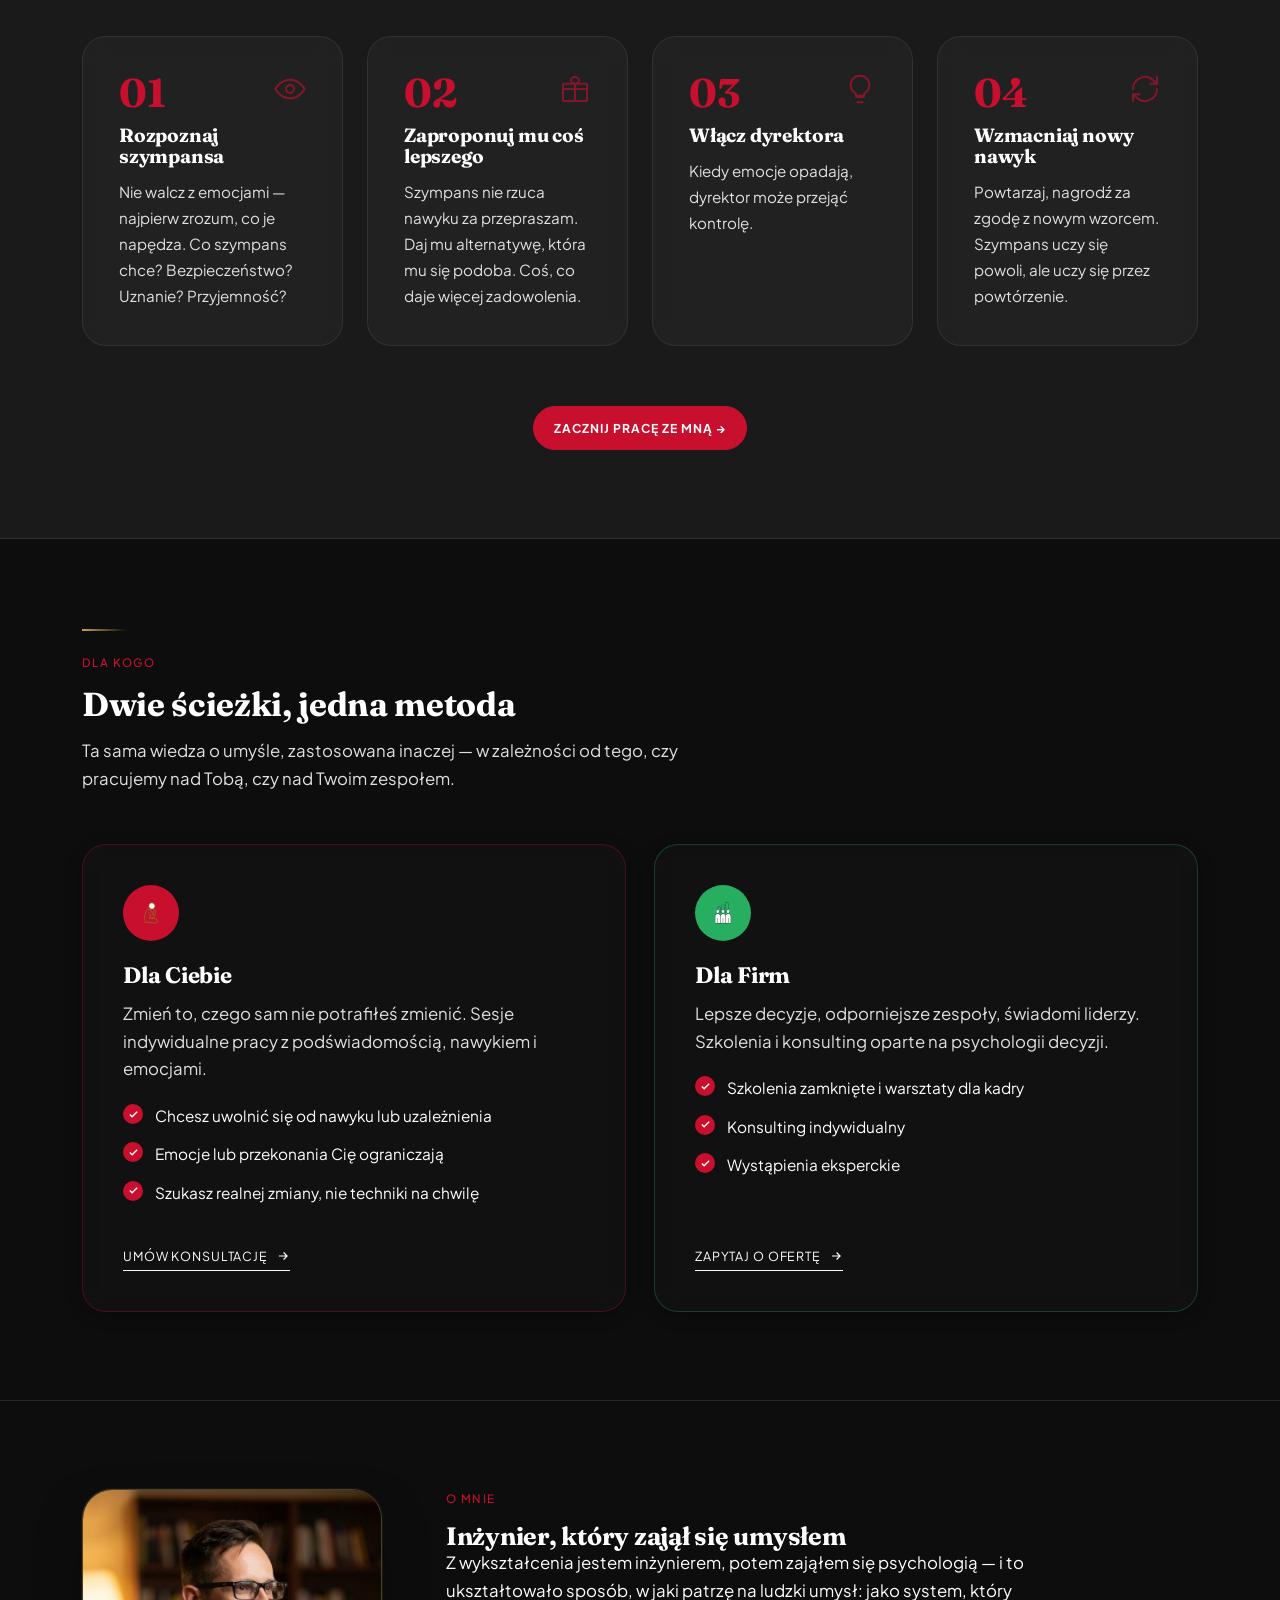
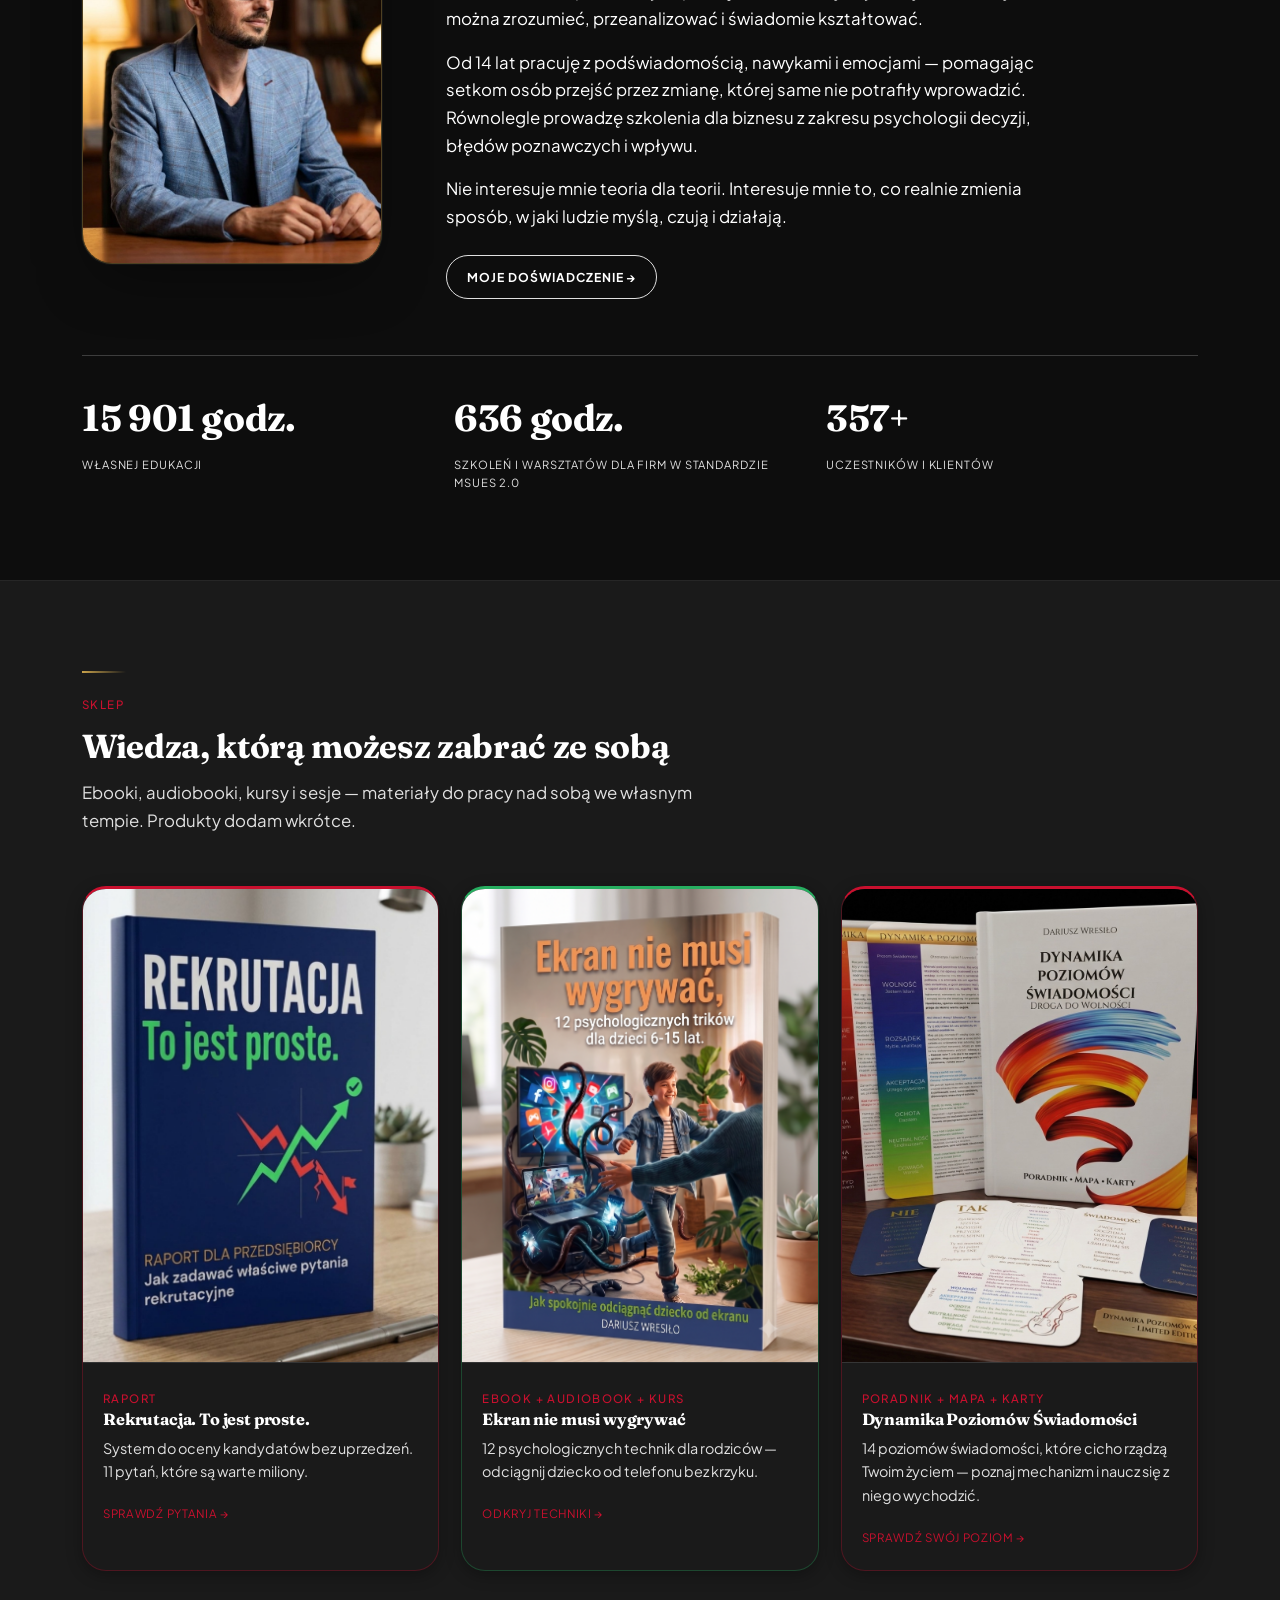
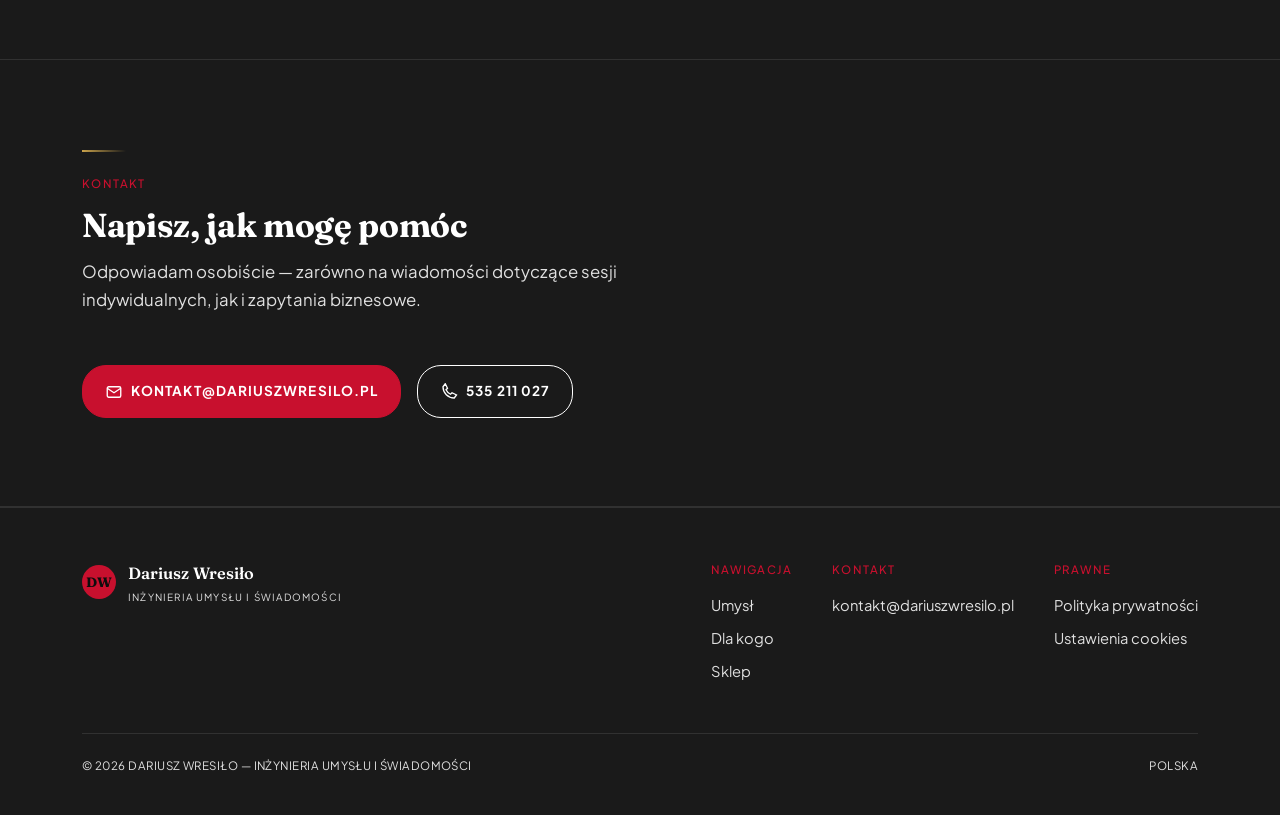
==== commit 597a883d: "Napraw poziome przewijanie na mobile na stronie głównej (rotator w nagłówku H1 nie mieścił się w ekr" ====
--- a/index.html
+++ b/index.html
@@ -193,6 +193,11 @@
 .rotator span:nth-child(1){ animation-delay:0s; }
 .rotator span:nth-child(2){ animation-delay:3s; }
 .rotator span:nth-child(3){ animation-delay:6s; }
+@media(max-width:600px){
+  .rotator{ display:block; min-width:0; width:100%; height:auto; min-height:1.3em; }
+  .rotator span{ position:static; white-space:normal; }
+  .rotator span:not(:first-child){ display:none; }
+}
 @keyframes rotateWord{
   0%{ opacity:0; transform:translateY(10px); }
   8%{ opacity:1; transform:translateY(0); }
